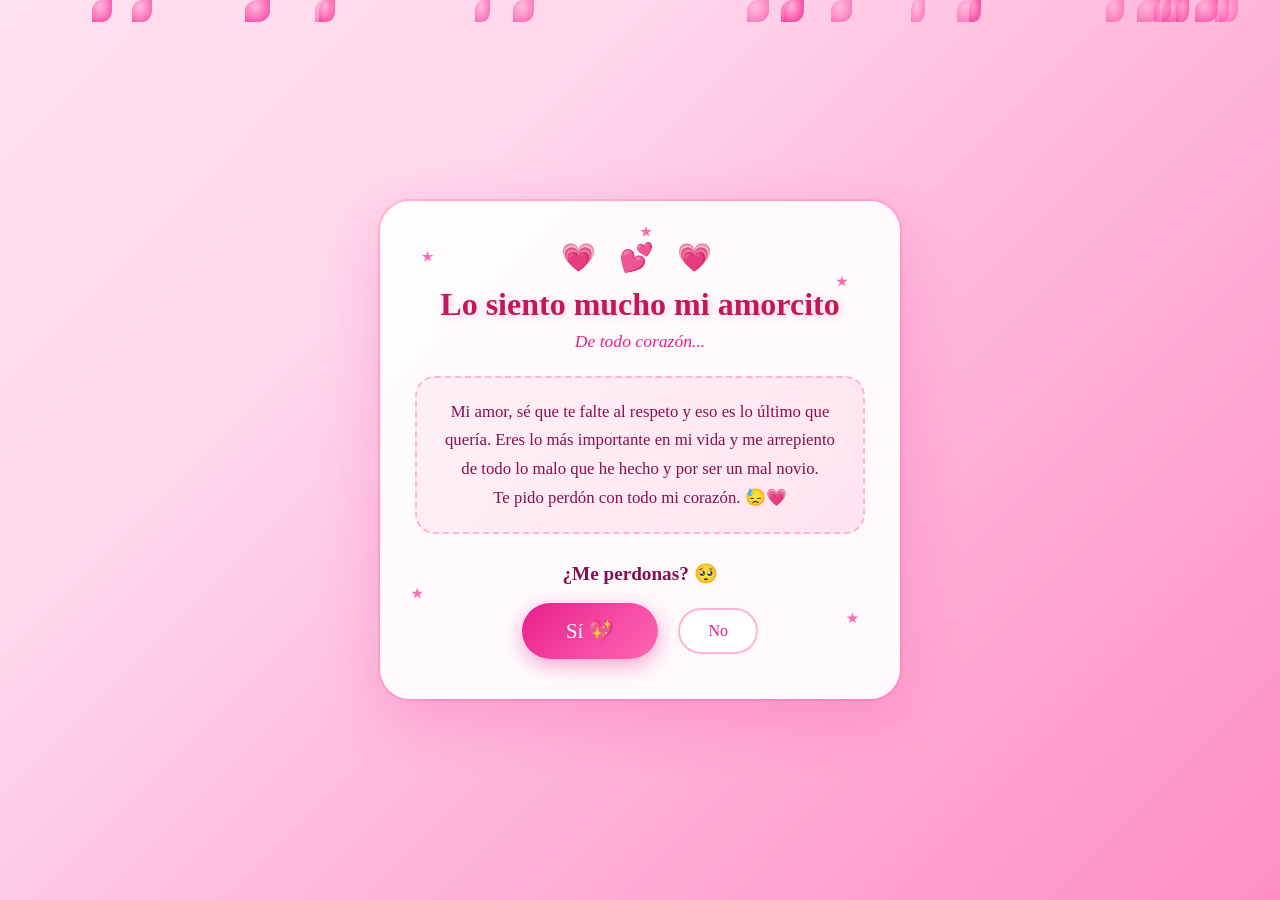
==== index.html @ a2af0051 "Add files via upload" ====
<!DOCTYPE html>
<html>
<head>
<meta charset="UTF-8">
<meta name="viewport" content="width=device-width, initial-scale=1.0">
<style>
  * { margin: 0; padding: 0; box-sizing: border-box; }

  body {
    font-family: 'Georgia', serif;
    background: linear-gradient(135deg, #ffe0f0 0%, #ffd6eb 30%, #ffb3d9 60%, #ff8fc4 100%);
    min-height: 100vh;
    overflow-x: hidden;
    position: relative;
  }

  .petals-container {
    position: fixed; top: 0; left: 0; width: 100%; height: 100%;
    pointer-events: none; z-index: 0; overflow: hidden;
  }

  .petal {
    position: absolute;
    width: 18px; height: 22px;
    background: radial-gradient(ellipse at 40% 30%, #ffb3d9, #ff69b4, #e91e8c);
    border-radius: 50% 0 50% 0;
    animation: fall linear infinite;
    opacity: 0.7;
  }

  @keyframes fall {
    0% { transform: translateY(-60px) rotate(0deg); opacity: 0.8; }
    100% { transform: translateY(110vh) rotate(720deg); opacity: 0; }
  }

  @keyframes float {
    0%, 100% { transform: translateY(0px) rotate(-2deg); }
    50% { transform: translateY(-12px) rotate(2deg); }
  }

  @keyframes pulse-heart {
    0%, 100% { transform: scale(1); }
    50% { transform: scale(1.15); }
  }

  @keyframes sparkle {
    0%, 100% { opacity: 0; transform: scale(0) rotate(0deg); }
    50% { opacity: 1; transform: scale(1) rotate(180deg); }
  }

  @keyframes shake {
    0%, 100% { transform: translateX(0); }
    20% { transform: translateX(-8px) rotate(-3deg); }
    40% { transform: translateX(8px) rotate(3deg); }
    60% { transform: translateX(-5px) rotate(-2deg); }
    80% { transform: translateX(5px) rotate(2deg); }
  }

  @keyframes confetti-fall {
    0% { transform: translateY(-20px) rotate(0deg); opacity: 1; }
    100% { transform: translateY(200px) rotate(720deg); opacity: 0; }
  }

  .page {
    position: relative; z-index: 1;
    min-height: 100vh;
    display: flex; flex-direction: column; align-items: center;
    justify-content: center;
    padding: 30px 20px;
  }

  .card {
    background: rgba(255,255,255,0.92);
    border-radius: 30px;
    padding: 40px 35px;
    max-width: 520px; width: 100%;
    box-shadow: 0 20px 60px rgba(233,30,140,0.2), 0 0 0 2px rgba(255,105,180,0.3);
    text-align: center;
    position: relative;
  }

  .hearts-deco {
    font-size: 28px;
    letter-spacing: 8px;
    animation: pulse-heart 1.5s ease-in-out infinite;
    margin-bottom: 12px;
    display: block;
  }

  h1 {
    font-size: 2rem;
    color: #c2185b;
    margin-bottom: 8px;
    text-shadow: 2px 2px 8px rgba(194,24,91,0.2);
  }

  .subtitle {
    color: #e91e8c;
    font-size: 1.1rem;
    font-style: italic;
    margin-bottom: 24px;
  }

  .message-box {
    background: linear-gradient(135deg, #fff0f7, #ffe4f0);
    border: 2px dashed #ffb3d9;
    border-radius: 20px;
    padding: 20px;
    margin-bottom: 28px;
    font-size: 1.05rem;
    color: #880e4f;
    line-height: 1.7;
  }

  .buttons-row {
    display: flex; justify-content: center; gap: 20px;
    margin-top: 10px;
    align-items: center;
    flex-wrap: wrap;
  }

  .btn-yes {
    background: linear-gradient(135deg, #e91e8c, #ff69b4);
    color: white;
    border: none;
    border-radius: 50px;
    padding: 16px 44px;
    font-size: 1.3rem;
    font-family: 'Georgia', serif;
    cursor: pointer;
    box-shadow: 0 6px 20px rgba(233,30,140,0.4);
    transition: transform 0.15s, box-shadow 0.15s;
    animation: pulse-heart 2s ease-in-out infinite;
    position: relative; z-index: 2;
  }

  .btn-yes:hover {
    transform: scale(1.08);
    box-shadow: 0 10px 30px rgba(233,30,140,0.5);
  }

  .btn-no {
    background: white;
    color: #e91e8c;
    border: 2px solid #ffb3d9;
    border-radius: 50px;
    padding: 12px 28px;
    font-size: 1rem;
    font-family: 'Georgia', serif;
    cursor: pointer;
    transition: all 0.3s ease;
    position: relative; z-index: 1;
  }

  .btn-no:hover { border-color: #e91e8c; }

  .question {
    font-size: 1.2rem;
    color: #880e4f;
    margin-bottom: 18px;
    font-weight: bold;
  }

  .sparkles {
    position: absolute; top: 0; left: 0; width: 100%; height: 100%;
    pointer-events: none; overflow: hidden; border-radius: 30px;
  }

  .sp {
    position: absolute;
    width: 12px; height: 12px;
    background: #ff69b4;
    clip-path: polygon(50% 0%, 61% 35%, 98% 35%, 68% 57%, 79% 91%, 50% 70%, 21% 91%, 32% 57%, 2% 35%, 39% 35%);
    animation: sparkle 2.5s ease-in-out infinite;
  }

  .yes-screen {
    display: none;
    flex-direction: column; align-items: center;
    justify-content: center;
    padding: 30px 20px;
  }

  .yes-heart {
    font-size: 5rem;
    animation: pulse-heart 0.7s ease-in-out infinite;
    margin-bottom: 16px;
  }

  .yes-title {
    font-size: 1.8rem; color: #c2185b;
    margin-bottom: 12px;
  }

  .yes-msg {
    font-size: 1.1rem; color: #880e4f;
    line-height: 1.7; max-width: 380px;
  }

  .confetti-piece {
    position: fixed;
    width: 10px; height: 10px;
    border-radius: 2px;
    pointer-events: none;
    animation: confetti-fall 2s ease-in forwards;
    z-index: 999;
  }

  @media (max-width: 400px) {
    h1 { font-size: 1.5rem; }
    .btn-yes { padding: 14px 32px; font-size: 1.1rem; }
  }
</style>
</head>
<body>

<audio id="musica" autoplay loop muted>
  <source src="diquesi.mp3" type="audio/mpeg">
</audio>

<div class="petals-container" id="petalsContainer"></div>

<div class="page" id="mainPage">
  <div class="card">
    <div class="sparkles">
      <div class="sp" style="top:10%;left:8%;animation-delay:0s;"></div>
      <div class="sp" style="top:15%;right:10%;animation-delay:0.6s;"></div>
      <div class="sp" style="top:5%;left:50%;animation-delay:1.2s;"></div>
      <div class="sp" style="bottom:20%;left:6%;animation-delay:1.8s;"></div>
      <div class="sp" style="bottom:15%;right:8%;animation-delay:0.9s;"></div>
    </div>

    <span class="hearts-deco">💗 💕 💗</span>
    <h1>Lo siento mucho mi amorcito</h1>
    <p class="subtitle">De todo corazón...</p>

    <div class="message-box" id="messageBox">
      Mi amor, sé que te falte al respeto y eso es lo último que quería.
      Eres lo más importante en mi vida y me arrepiento de todo lo malo que he hecho y por ser un mal novio.
      <br>Te pido perdón con todo mi corazón. 😓💗
    </div>

    <p class="question">¿Me perdonas? 🥺</p>

    <div class="buttons-row">
      <button class="btn-yes" id="btnYes" onclick="yesClicked()">Sí 💖</button>
      <button class="btn-no" id="btnNo" onclick="noClicked()">No</button>
    </div>
  </div>
</div>

<div class="page yes-screen" id="yesPage">
  <div class="card">
    <div class="yes-heart">💖</div>
    <h2 class="yes-title">Ya sabia que si mi amor, te mueres por este bombon 🤭💗</h2>
    <p class="yes-msg">
      Ño cieto amor, gracias mi amor. Prometo ser mejor cada día para ti.
      Te amo como eres y seras y como seas mi vida. Eres mi todo 💕🌸💕
    </p>
    <br>
    <span class="hearts-deco" style="font-size:2rem;">💗💖💗💖💗</span>
  </div>
</div>

<script>
  let noSize = 1;
  let yesSizeMultiplier = 1;

  function noClicked() {
    const btnNo = document.getElementById('btnNo');
    const btnYes = document.getElementById('btnYes');
    noSize = Math.max(0.4, noSize - 0.15);
    yesSizeMultiplier = Math.min(2.2, yesSizeMultiplier + 0.2);
    btnNo.style.transform = `scale(${noSize})`;
    btnNo.style.opacity = Math.max(0.3, noSize);
    btnYes.style.transform = `scale(${yesSizeMultiplier})`;
    btnYes.style.animation = 'shake 0.4s ease';
    setTimeout(() => btnYes.style.animation = 'pulse-heart 2s ease-in-out infinite', 420);
    if (noSize <= 0.4) { btnNo.style.display = 'none'; }
  }

  function yesClicked() {
    launchConfetti();
    setTimeout(() => {
      document.getElementById('mainPage').style.display = 'none';
      const yp = document.getElementById('yesPage');
      yp.style.display = 'flex';
      yp.style.animation = 'float 3s ease-in-out infinite';
    }, 600);
  }

  function launchConfetti() {
    const colors = ['#ff69b4','#ffb3d9','#c2185b','#e91e8c','#ff4081','#ff80ab'];
    for (let i = 0; i < 60; i++) {
      setTimeout(() => {
        const c = document.createElement('div');
        c.className = 'confetti-piece';
        c.style.background = colors[Math.floor(Math.random()*colors.length)];
        c.style.left = Math.random()*100 + 'vw';
        c.style.top = (Math.random()*30) + 'vh';
        c.style.transform = `rotate(${Math.random()*360}deg)`;
        c.style.animationDuration = (1.5+Math.random()) + 's';
        document.body.appendChild(c);
        setTimeout(() => c.remove(), 2500);
      }, i*30);
    }
  }

  function makePetals() {
    const container = document.getElementById('petalsContainer');
    for (let i = 0; i < 22; i++) {
      const p = document.createElement('div');
      p.className = 'petal';
      p.style.left = Math.random()*100 + '%';
      p.style.animationDuration = (4+Math.random()*6) + 's';
      p.style.animationDelay = (Math.random()*8) + 's';
      p.style.width = (12+Math.random()*14) + 'px';
      p.style.opacity = 0.5+Math.random()*0.4;
      container.appendChild(p);
    }
  }
  makePetals();

  document.addEventListener('click', function() {
    const audio = document.getElementById('musica');
    audio.muted = false;
    audio.volume = 0.5;
  }, { once: true });
</script>
</body>
</html>
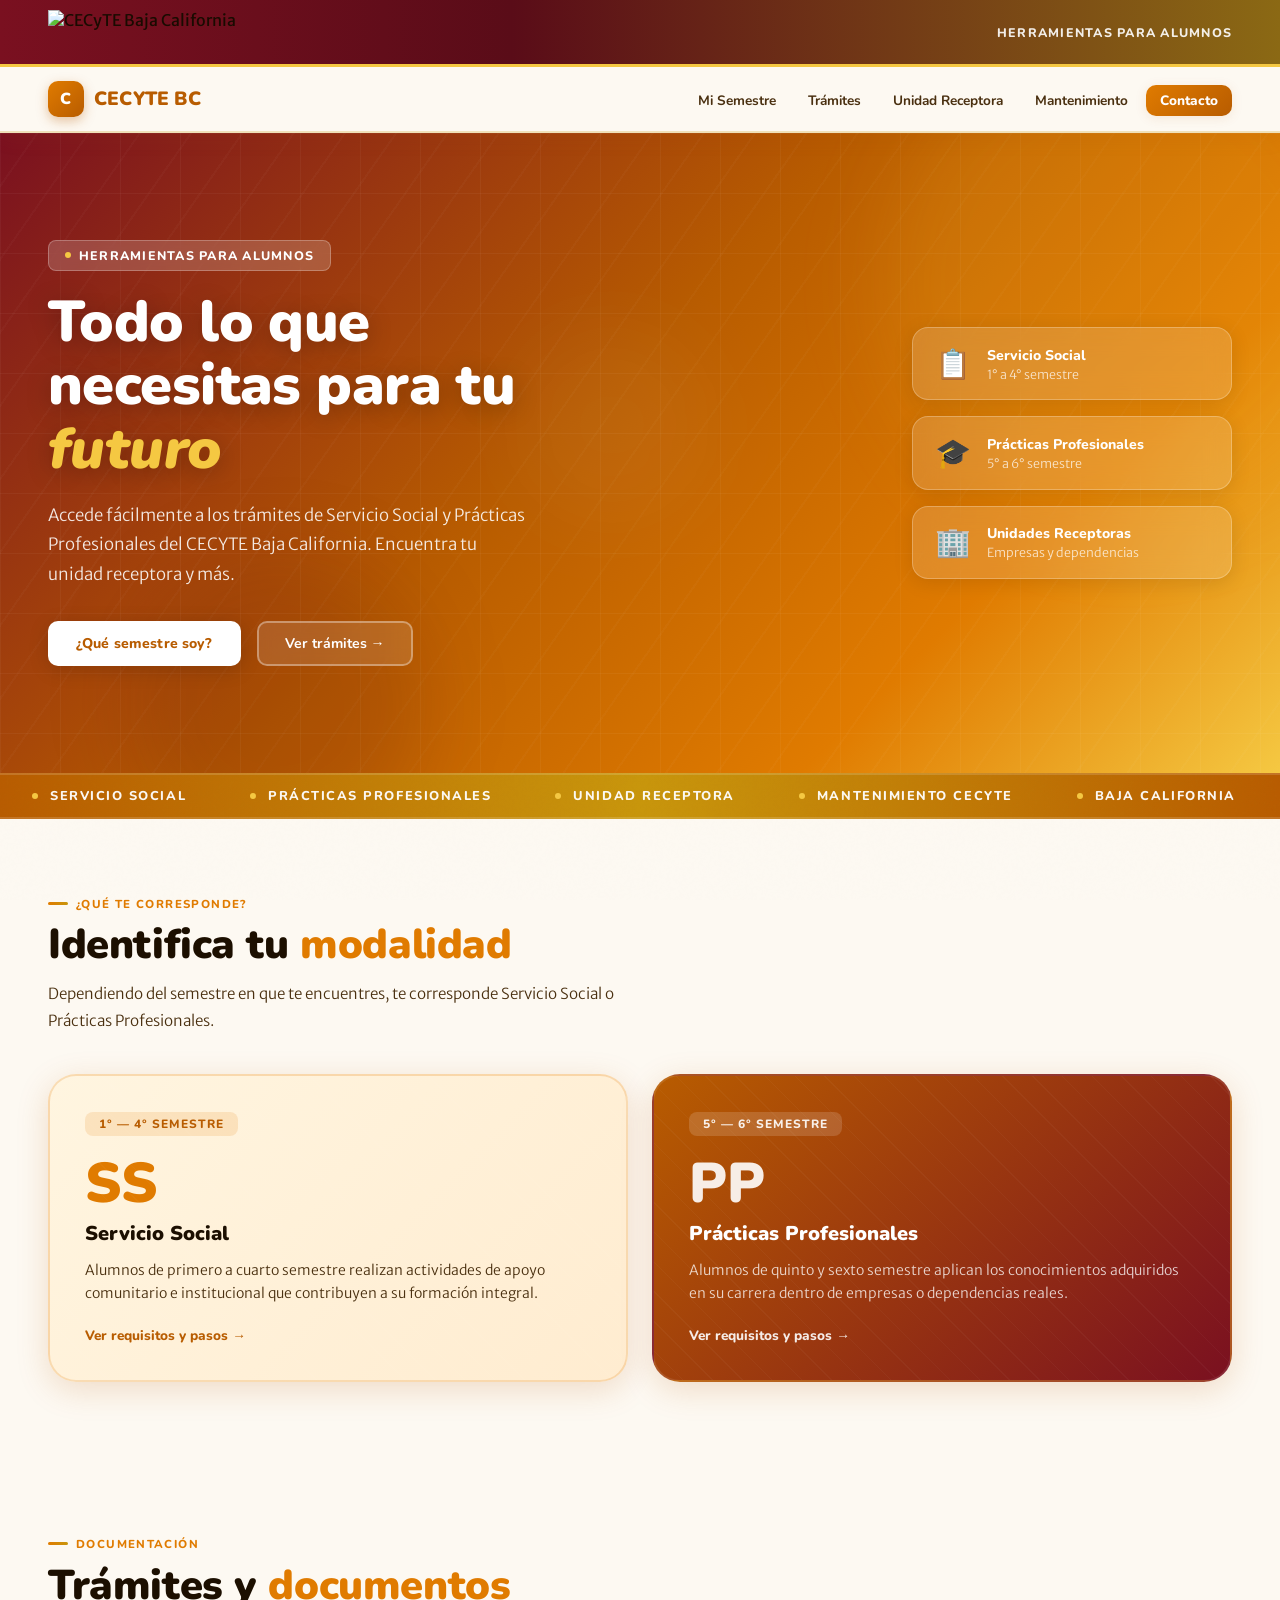
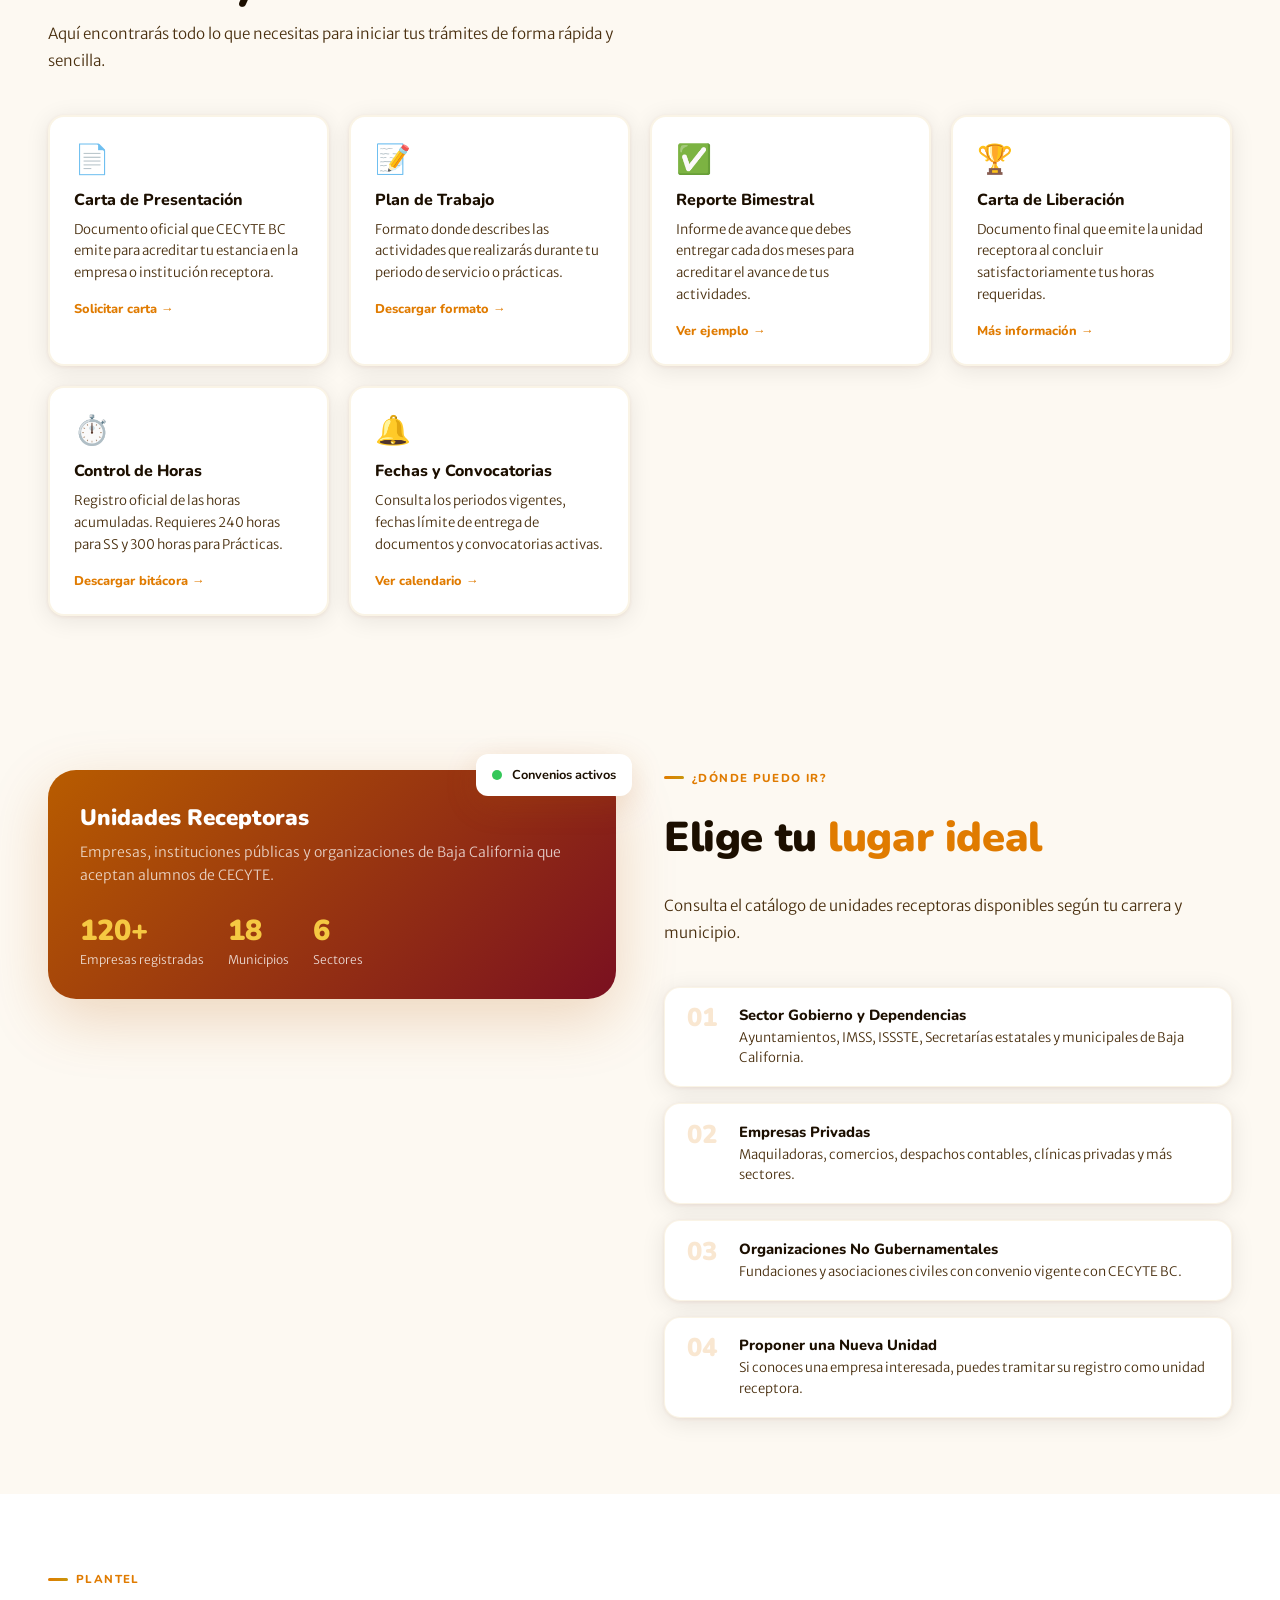
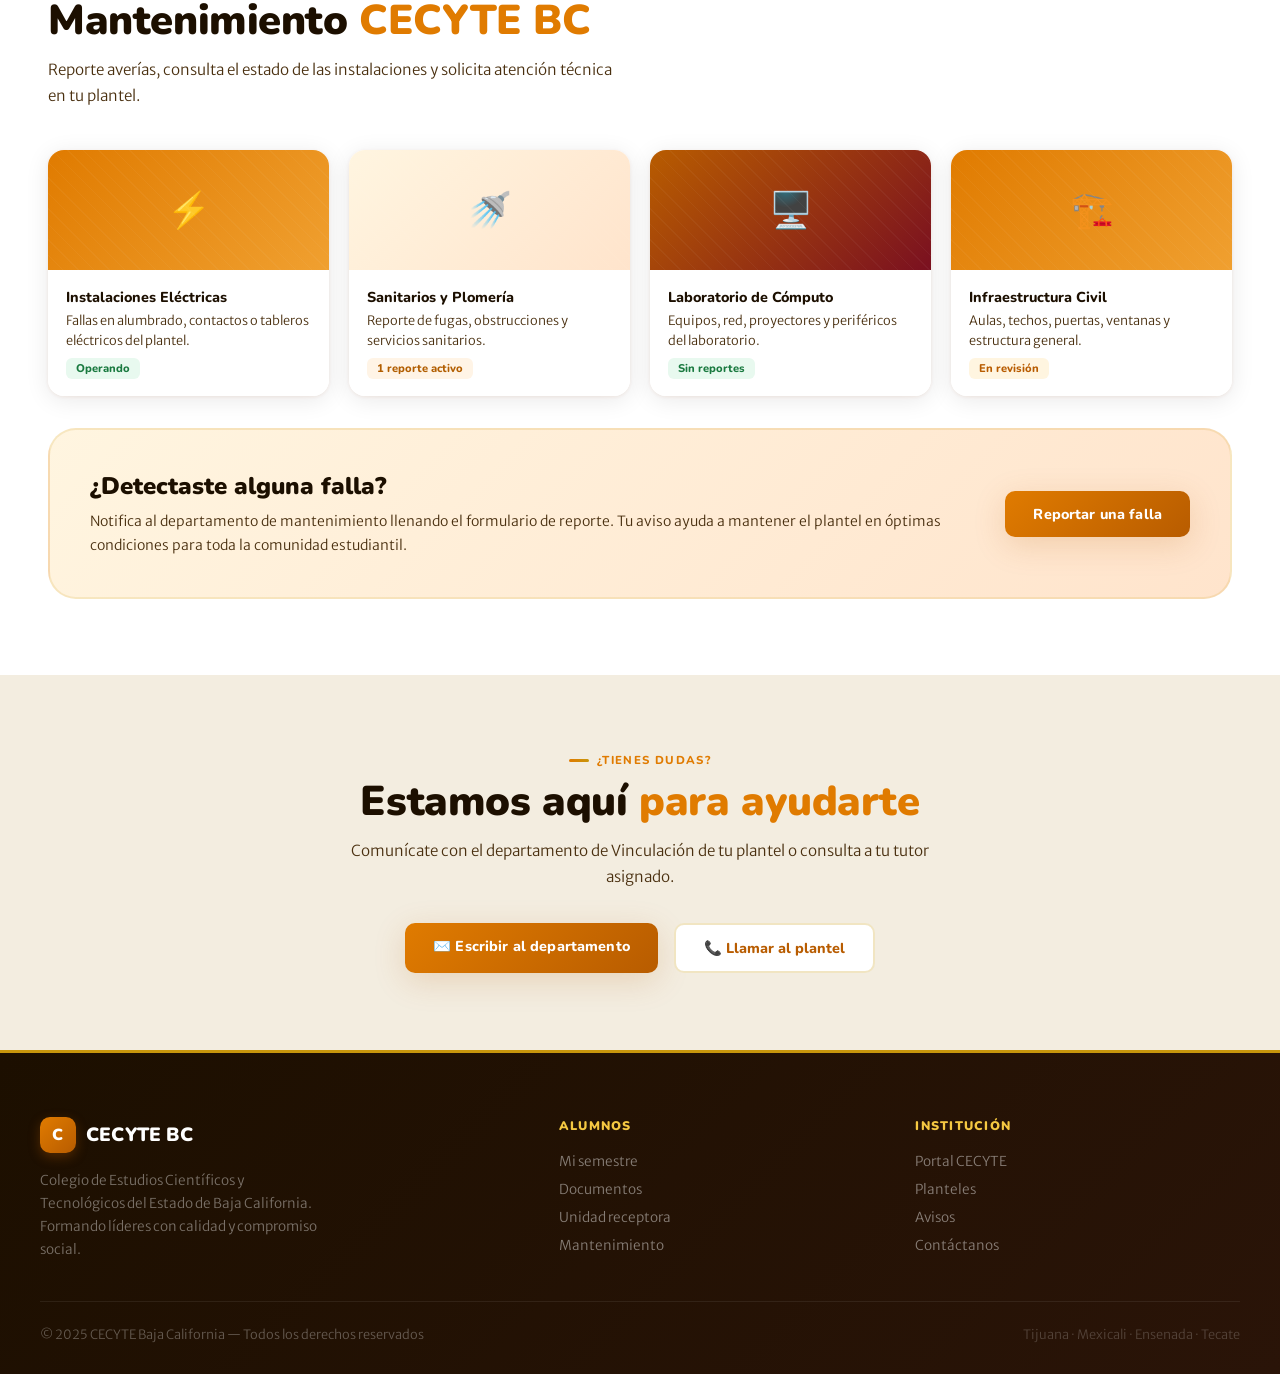
==== commit 6cd9aaaf: "Add files via upload" ====
--- a/index.html
+++ b/index.html
@@ -1,331 +1,418 @@
 <!DOCTYPE html>
-<html>
+<html lang="es">
 <head>
 <meta charset="UTF-8">
 <meta name="viewport" content="width=device-width, initial-scale=1.0">
-<style>
-  * { margin: 0; padding: 0; box-sizing: border-box; }
-
-  body {
-    font-family: 'Georgia', serif;
-    background: linear-gradient(135deg, #ffe0f0 0%, #ffd6eb 30%, #ffb3d9 60%, #ff8fc4 100%);
-    min-height: 100vh;
-    overflow-x: hidden;
-    position: relative;
-  }
-
-  .petals-container {
-    position: fixed; top: 0; left: 0; width: 100%; height: 100%;
-    pointer-events: none; z-index: 0; overflow: hidden;
-  }
-
-  .petal {
-    position: absolute;
-    width: 18px; height: 22px;
-    background: radial-gradient(ellipse at 40% 30%, #ffb3d9, #ff69b4, #e91e8c);
-    border-radius: 50% 0 50% 0;
-    animation: fall linear infinite;
-    opacity: 0.7;
-  }
-
-  @keyframes fall {
-    0% { transform: translateY(-60px) rotate(0deg); opacity: 0.8; }
-    100% { transform: translateY(110vh) rotate(720deg); opacity: 0; }
-  }
-
-  @keyframes float {
-    0%, 100% { transform: translateY(0px) rotate(-2deg); }
-    50% { transform: translateY(-12px) rotate(2deg); }
-  }
-
-  @keyframes pulse-heart {
-    0%, 100% { transform: scale(1); }
-    50% { transform: scale(1.15); }
-  }
-
-  @keyframes sparkle {
-    0%, 100% { opacity: 0; transform: scale(0) rotate(0deg); }
-    50% { opacity: 1; transform: scale(1) rotate(180deg); }
-  }
-
-  @keyframes shake {
-    0%, 100% { transform: translateX(0); }
-    20% { transform: translateX(-8px) rotate(-3deg); }
-    40% { transform: translateX(8px) rotate(3deg); }
-    60% { transform: translateX(-5px) rotate(-2deg); }
-    80% { transform: translateX(5px) rotate(2deg); }
-  }
-
-  @keyframes confetti-fall {
-    0% { transform: translateY(-20px) rotate(0deg); opacity: 1; }
-    100% { transform: translateY(200px) rotate(720deg); opacity: 0; }
-  }
-
-  .page {
-    position: relative; z-index: 1;
-    min-height: 100vh;
-    display: flex; flex-direction: column; align-items: center;
-    justify-content: center;
-    padding: 30px 20px;
-  }
-
-  .card {
-    background: rgba(255,255,255,0.92);
-    border-radius: 30px;
-    padding: 40px 35px;
-    max-width: 520px; width: 100%;
-    box-shadow: 0 20px 60px rgba(233,30,140,0.2), 0 0 0 2px rgba(255,105,180,0.3);
-    text-align: center;
-    position: relative;
-  }
-
-  .hearts-deco {
-    font-size: 28px;
-    letter-spacing: 8px;
-    animation: pulse-heart 1.5s ease-in-out infinite;
-    margin-bottom: 12px;
-    display: block;
-  }
-
-  h1 {
-    font-size: 2rem;
-    color: #c2185b;
-    margin-bottom: 8px;
-    text-shadow: 2px 2px 8px rgba(194,24,91,0.2);
-  }
-
-  .subtitle {
-    color: #e91e8c;
-    font-size: 1.1rem;
-    font-style: italic;
-    margin-bottom: 24px;
-  }
-
-  .message-box {
-    background: linear-gradient(135deg, #fff0f7, #ffe4f0);
-    border: 2px dashed #ffb3d9;
-    border-radius: 20px;
-    padding: 20px;
-    margin-bottom: 28px;
-    font-size: 1.05rem;
-    color: #880e4f;
-    line-height: 1.7;
-  }
-
-  .buttons-row {
-    display: flex; justify-content: center; gap: 20px;
-    margin-top: 10px;
-    align-items: center;
-    flex-wrap: wrap;
-  }
-
-  .btn-yes {
-    background: linear-gradient(135deg, #e91e8c, #ff69b4);
-    color: white;
-    border: none;
-    border-radius: 50px;
-    padding: 16px 44px;
-    font-size: 1.3rem;
-    font-family: 'Georgia', serif;
-    cursor: pointer;
-    box-shadow: 0 6px 20px rgba(233,30,140,0.4);
-    transition: transform 0.15s, box-shadow 0.15s;
-    animation: pulse-heart 2s ease-in-out infinite;
-    position: relative; z-index: 2;
-  }
-
-  .btn-yes:hover {
-    transform: scale(1.08);
-    box-shadow: 0 10px 30px rgba(233,30,140,0.5);
-  }
-
-  .btn-no {
-    background: white;
-    color: #e91e8c;
-    border: 2px solid #ffb3d9;
-    border-radius: 50px;
-    padding: 12px 28px;
-    font-size: 1rem;
-    font-family: 'Georgia', serif;
-    cursor: pointer;
-    transition: all 0.3s ease;
-    position: relative; z-index: 1;
-  }
-
-  .btn-no:hover { border-color: #e91e8c; }
-
-  .question {
-    font-size: 1.2rem;
-    color: #880e4f;
-    margin-bottom: 18px;
-    font-weight: bold;
-  }
-
-  .sparkles {
-    position: absolute; top: 0; left: 0; width: 100%; height: 100%;
-    pointer-events: none; overflow: hidden; border-radius: 30px;
-  }
-
-  .sp {
-    position: absolute;
-    width: 12px; height: 12px;
-    background: #ff69b4;
-    clip-path: polygon(50% 0%, 61% 35%, 98% 35%, 68% 57%, 79% 91%, 50% 70%, 21% 91%, 32% 57%, 2% 35%, 39% 35%);
-    animation: sparkle 2.5s ease-in-out infinite;
-  }
-
-  .yes-screen {
-    display: none;
-    flex-direction: column; align-items: center;
-    justify-content: center;
-    padding: 30px 20px;
-  }
-
-  .yes-heart {
-    font-size: 5rem;
-    animation: pulse-heart 0.7s ease-in-out infinite;
-    margin-bottom: 16px;
-  }
-
-  .yes-title {
-    font-size: 1.8rem; color: #c2185b;
-    margin-bottom: 12px;
-  }
-
-  .yes-msg {
-    font-size: 1.1rem; color: #880e4f;
-    line-height: 1.7; max-width: 380px;
-  }
-
-  .confetti-piece {
-    position: fixed;
-    width: 10px; height: 10px;
-    border-radius: 2px;
-    pointer-events: none;
-    animation: confetti-fall 2s ease-in forwards;
-    z-index: 999;
-  }
-
-  @media (max-width: 400px) {
-    h1 { font-size: 1.5rem; }
-    .btn-yes { padding: 14px 32px; font-size: 1.1rem; }
-  }
-</style>
+<title>CECYTE BC LA PRESA — Herramientas para Alumnos</title>
+<link href="https://fonts.googleapis.com/css2?family=Nunito:ital,wght@0,400;0,600;0,700;0,800;0,900;1,700&family=Merriweather+Sans:ital,wght@0,300;0,400;0,600;0,700;1,300&display=swap" rel="stylesheet">
+<link rel="stylesheet" href="style.css">
 </head>
 <body>
 
-<audio id="musica" autoplay loop muted>
-  <source src="diquesi.mp3" type="audio/mpeg">
-</audio>
-
-<div class="petals-container" id="petalsContainer"></div>
-
-<div class="page" id="mainPage">
-  <div class="card">
-    <div class="sparkles">
-      <div class="sp" style="top:10%;left:8%;animation-delay:0s;"></div>
-      <div class="sp" style="top:15%;right:10%;animation-delay:0.6s;"></div>
-      <div class="sp" style="top:5%;left:50%;animation-delay:1.2s;"></div>
-      <div class="sp" style="bottom:20%;left:6%;animation-delay:1.8s;"></div>
-      <div class="sp" style="bottom:15%;right:8%;animation-delay:0.9s;"></div>
-    </div>
-
-    <span class="hearts-deco">💗 💕 💗</span>
-    <h1>Lo siento mucho mi amorcito</h1>
-    <p class="subtitle">De todo corazón...</p>
-
-    <div class="message-box" id="messageBox">
-      Mi amor, sé que te falte al respeto y eso es lo último que quería.
-      Eres lo más importante en mi vida y me arrepiento de todo lo malo que he hecho y por ser un mal novio.
-      <br>Te pido perdón con todo mi corazón. 😓💗
-    </div>
-
-    <p class="question">¿Me perdonas? 🥺</p>
-
-    <div class="buttons-row">
-      <button class="btn-yes" id="btnYes" onclick="yesClicked()">Sí 💖</button>
-      <button class="btn-no" id="btnNo" onclick="noClicked()">No</button>
-    </div>
-  </div>
+<!-- INSTITUTIONAL BAR -->
+<div class="inst-bar">
+  <div class="inst-bar-logos">
+    <img src="img/cecytebc_horizontal.png" alt="CECyTE Baja California">
+  </div>
+  <div class="inst-bar-title">Herramientas para Alumnos</div>
 </div>
 
-<div class="page yes-screen" id="yesPage">
-  <div class="card">
-    <div class="yes-heart">💖</div>
-    <h2 class="yes-title">Ya sabia que si mi amor, te mueres por este bombon 🤭💗</h2>
-    <p class="yes-msg">
-      Ño cieto amor, gracias mi amor. Prometo ser mejor cada día para ti.
-      Te amo como eres y seras y como seas mi vida. Eres mi todo 💕🌸💕
-    </p>
-    <br>
-    <span class="hearts-deco" style="font-size:2rem;">💗💖💗💖💗</span>
-  </div>
+<!-- NAV -->
+<nav>
+  <div class="nav-inner">
+    <a class="nav-logo" href="#">
+      <div class="logo-badge">C</div>
+      CECYTE BC
+    </a>
+    <ul class="nav-links">
+      <li><a href="#semestre">Mi Semestre</a></li>
+      <li><a href="#tramites">Trámites</a></li>
+      <li><a href="#receptora">Unidad Receptora</a></li>
+      <li><a href="#mantenimiento">Mantenimiento</a></li>
+      <li><a href="#contacto" class="nav-cta">Contacto</a></li>
+    </ul>
+    <button class="hamburger" onclick="toggleMenu()" aria-label="Menú">
+      <span></span><span></span><span></span>
+    </button>
+  </div>
+</nav>
+<div class="mobile-menu" id="mobileMenu">
+  <a href="#semestre" onclick="toggleMenu()">Mi Semestre</a>
+  <a href="#tramites" onclick="toggleMenu()">Trámites</a>
+  <a href="#receptora" onclick="toggleMenu()">Unidad Receptora</a>
+  <a href="#mantenimiento" onclick="toggleMenu()">Mantenimiento</a>
+  <a href="#contacto" onclick="toggleMenu()">Contacto</a>
 </div>
 
-<script>
-  let noSize = 1;
-  let yesSizeMultiplier = 1;
-
-  function noClicked() {
-    const btnNo = document.getElementById('btnNo');
-    const btnYes = document.getElementById('btnYes');
-    noSize = Math.max(0.4, noSize - 0.15);
-    yesSizeMultiplier = Math.min(2.2, yesSizeMultiplier + 0.2);
-    btnNo.style.transform = `scale(${noSize})`;
-    btnNo.style.opacity = Math.max(0.3, noSize);
-    btnYes.style.transform = `scale(${yesSizeMultiplier})`;
-    btnYes.style.animation = 'shake 0.4s ease';
-    setTimeout(() => btnYes.style.animation = 'pulse-heart 2s ease-in-out infinite', 420);
-    if (noSize <= 0.4) { btnNo.style.display = 'none'; }
-  }
-
-  function yesClicked() {
-    launchConfetti();
-    setTimeout(() => {
-      document.getElementById('mainPage').style.display = 'none';
-      const yp = document.getElementById('yesPage');
-      yp.style.display = 'flex';
-      yp.style.animation = 'float 3s ease-in-out infinite';
-    }, 600);
-  }
-
-  function launchConfetti() {
-    const colors = ['#ff69b4','#ffb3d9','#c2185b','#e91e8c','#ff4081','#ff80ab'];
-    for (let i = 0; i < 60; i++) {
-      setTimeout(() => {
-        const c = document.createElement('div');
-        c.className = 'confetti-piece';
-        c.style.background = colors[Math.floor(Math.random()*colors.length)];
-        c.style.left = Math.random()*100 + 'vw';
-        c.style.top = (Math.random()*30) + 'vh';
-        c.style.transform = `rotate(${Math.random()*360}deg)`;
-        c.style.animationDuration = (1.5+Math.random()) + 's';
-        document.body.appendChild(c);
-        setTimeout(() => c.remove(), 2500);
-      }, i*30);
-    }
-  }
-
-  function makePetals() {
-    const container = document.getElementById('petalsContainer');
-    for (let i = 0; i < 22; i++) {
-      const p = document.createElement('div');
-      p.className = 'petal';
-      p.style.left = Math.random()*100 + '%';
-      p.style.animationDuration = (4+Math.random()*6) + 's';
-      p.style.animationDelay = (Math.random()*8) + 's';
-      p.style.width = (12+Math.random()*14) + 'px';
-      p.style.opacity = 0.5+Math.random()*0.4;
-      container.appendChild(p);
-    }
-  }
-  makePetals();
-
-  document.addEventListener('click', function() {
-    const audio = document.getElementById('musica');
-    audio.muted = false;
-    audio.volume = 0.5;
-  }, { once: true });
-</script>
+<!-- HERO -->
+<section class="hero">
+  <div class="hero-bg"></div>
+  <div class="hero-blob1"></div>
+  <div class="hero-blob2"></div>
+  <div class="hero-blob3"></div>
+  <div class="hero-grid"></div>
+  <div class="hero-inner container">
+    <div class="hero-text">
+      <div class="hero-tag">
+        <span></span>
+        Herramientas para Alumnos
+      </div>
+      <h1 class="hero-title">
+        Todo lo que<br>necesitas para tu <em>futuro</em>
+      </h1>
+      <p class="hero-desc">
+        Accede fácilmente a los trámites de Servicio Social y Prácticas Profesionales del CECYTE Baja California. Encuentra tu unidad receptora y más.
+      </p>
+      <div class="hero-btns">
+        <a href="#semestre" class="btn-white">¿Qué semestre soy?</a>
+        <a href="#tramites" class="btn-ghost">Ver trámites →</a>
+      </div>
+    </div>
+    <div class="hero-visual">
+      <div class="hero-card">
+        <div class="hero-card-icon">📋</div>
+        <div class="hero-card-text">
+          <strong>Servicio Social</strong>
+          <span>1° a 4° semestre</span>
+        </div>
+      </div>
+      <div class="hero-card">
+        <div class="hero-card-icon">🎓</div>
+        <div class="hero-card-text">
+          <strong>Prácticas Profesionales</strong>
+          <span>5° a 6° semestre</span>
+        </div>
+      </div>
+      <div class="hero-card">
+        <div class="hero-card-icon">🏢</div>
+        <div class="hero-card-text">
+          <strong>Unidades Receptoras</strong>
+          <span>Empresas y dependencias</span>
+        </div>
+      </div>
+    </div>
+  </div>
+</section>
+
+<!-- MARQUEE -->
+<div class="checker-strip">
+  <div class="checker-inner">
+    <div class="checker-item"><span class="checker-dot"></span>Servicio Social</div>
+    <div class="checker-item"><span class="checker-dot"></span>Prácticas Profesionales</div>
+    <div class="checker-item"><span class="checker-dot"></span>Unidad Receptora</div>
+    <div class="checker-item"><span class="checker-dot"></span>Mantenimiento CECYTE</div>
+    <div class="checker-item"><span class="checker-dot"></span>Baja California</div>
+    <div class="checker-item"><span class="checker-dot"></span>Servicio Social</div>
+    <div class="checker-item"><span class="checker-dot"></span>Prácticas Profesionales</div>
+    <div class="checker-item"><span class="checker-dot"></span>Unidad Receptora</div>
+    <div class="checker-item"><span class="checker-dot"></span>Mantenimiento CECYTE</div>
+    <div class="checker-item"><span class="checker-dot"></span>Baja California</div>
+  </div>
+</div>
+
+<!-- SEMESTRE SELECTOR -->
+<section class="semestre-section section-pad" id="semestre">
+  <div class="container">
+    <div class="section-label">¿Qué te corresponde?</div>
+    <h2 class="section-title">Identifica tu <span>modalidad</span></h2>
+    <p class="section-desc">Dependiendo del semestre en que te encuentres, te corresponde Servicio Social o Prácticas Profesionales.</p>
+
+    <div class="semestre-wrap">
+      <div class="semestre-card ss fade-up" onclick="openModal('ss')">
+        <div class="semestre-badge">1° — 4° semestre</div>
+        <div class="semestre-number">SS</div>
+        <div class="card-title">Servicio Social</div>
+        <p class="card-desc">Alumnos de primero a cuarto semestre realizan actividades de apoyo comunitario e institucional que contribuyen a su formación integral.</p>
+        <div class="semestre-arrow">Ver requisitos y pasos →</div>
+      </div>
+
+      <div class="semestre-card pp fade-up" onclick="openModal('pp')">
+        <div class="semestre-badge">5° — 6° semestre</div>
+        <div class="semestre-number">PP</div>
+        <div class="card-title">Prácticas Profesionales</div>
+        <p class="card-desc">Alumnos de quinto y sexto semestre aplican los conocimientos adquiridos en su carrera dentro de empresas o dependencias reales.</p>
+        <div class="semestre-arrow">Ver requisitos y pasos →</div>
+      </div>
+    </div>
+  </div>
+</section>
+
+<!-- TRÁMITES -->
+<section class="section-pad" id="tramites" style="background: var(--offwhite);">
+  <div class="container">
+    <div class="section-label">Documentación</div>
+    <h2 class="section-title">Trámites y <span>documentos</span></h2>
+    <p class="section-desc">Aquí encontrarás todo lo que necesitas para iniciar tus trámites de forma rápida y sencilla.</p>
+
+    <div class="info-grid">
+      <div class="info-card fade-up">
+        <div class="info-card-icon">📄</div>
+        <h3>Carta de Presentación</h3>
+        <p>Documento oficial que CECYTE BC emite para acreditar tu estancia en la empresa o institución receptora.</p>
+        <a href="#" class="info-card-link">Solicitar carta →</a>
+      </div>
+      <div class="info-card fade-up">
+        <div class="info-card-icon">📝</div>
+        <h3>Plan de Trabajo</h3>
+        <p>Formato donde describes las actividades que realizarás durante tu periodo de servicio o prácticas.</p>
+        <a href="#" class="info-card-link">Descargar formato →</a>
+      </div>
+      <div class="info-card fade-up">
+        <div class="info-card-icon">✅</div>
+        <h3>Reporte Bimestral</h3>
+        <p>Informe de avance que debes entregar cada dos meses para acreditar el avance de tus actividades.</p>
+        <a href="#" class="info-card-link">Ver ejemplo →</a>
+      </div>
+      <div class="info-card fade-up">
+        <div class="info-card-icon">🏆</div>
+        <h3>Carta de Liberación</h3>
+        <p>Documento final que emite la unidad receptora al concluir satisfactoriamente tus horas requeridas.</p>
+        <a href="#" class="info-card-link">Más información →</a>
+      </div>
+      <div class="info-card fade-up">
+        <div class="info-card-icon">⏱️</div>
+        <h3>Control de Horas</h3>
+        <p>Registro oficial de las horas acumuladas. Requieres 240 horas para SS y 300 horas para Prácticas.</p>
+        <a href="#" class="info-card-link">Descargar bitácora →</a>
+      </div>
+      <div class="info-card fade-up">
+        <div class="info-card-icon">🔔</div>
+        <h3>Fechas y Convocatorias</h3>
+        <p>Consulta los periodos vigentes, fechas límite de entrega de documentos y convocatorias activas.</p>
+        <a href="#" class="info-card-link">Ver calendario →</a>
+      </div>
+    </div>
+  </div>
+</section>
+
+<!-- UNIDAD RECEPTORA -->
+<section class="receptora-section section-pad" id="receptora">
+  <div class="container">
+    <div class="receptora-grid">
+      <div class="receptora-visual">
+        <div class="receptora-main-card">
+          <h3>Unidades Receptoras</h3>
+          <p>Empresas, instituciones públicas y organizaciones de Baja California que aceptan alumnos de CECYTE.</p>
+          <div class="counter-row">
+            <div class="counter-item"><span class="num">120+</span><span class="lbl">Empresas registradas</span></div>
+            <div class="counter-item"><span class="num">18</span><span class="lbl">Municipios</span></div>
+            <div class="counter-item"><span class="num">6</span><span class="lbl">Sectores</span></div>
+          </div>
+        </div>
+        <div class="receptora-float">
+          <span class="dot"></span>
+          <span>Convenios activos</span>
+        </div>
+      </div>
+
+      <div class="receptora-list">
+        <div class="section-label" style="margin-bottom:0.75rem;">¿Dónde puedo ir?</div>
+        <h2 class="section-title" style="margin-bottom:1rem;">Elige tu <span>lugar ideal</span></h2>
+        <p class="section-desc" style="margin-bottom:1.5rem;">Consulta el catálogo de unidades receptoras disponibles según tu carrera y municipio.</p>
+
+        <div class="receptora-item fade-up">
+          <div class="receptora-num">01</div>
+          <div>
+            <h4>Sector Gobierno y Dependencias</h4>
+            <p>Ayuntamientos, IMSS, ISSSTE, Secretarías estatales y municipales de Baja California.</p>
+          </div>
+        </div>
+        <div class="receptora-item fade-up">
+          <div class="receptora-num">02</div>
+          <div>
+            <h4>Empresas Privadas</h4>
+            <p>Maquiladoras, comercios, despachos contables, clínicas privadas y más sectores.</p>
+          </div>
+        </div>
+        <div class="receptora-item fade-up">
+          <div class="receptora-num">03</div>
+          <div>
+            <h4>Organizaciones No Gubernamentales</h4>
+            <p>Fundaciones y asociaciones civiles con convenio vigente con CECYTE BC.</p>
+          </div>
+        </div>
+        <div class="receptora-item fade-up">
+          <div class="receptora-num">04</div>
+          <div>
+            <h4>Proponer una Nueva Unidad</h4>
+            <p>Si conoces una empresa interesada, puedes tramitar su registro como unidad receptora.</p>
+          </div>
+        </div>
+      </div>
+    </div>
+  </div>
+</section>
+
+<!-- MANTENIMIENTO -->
+<section class="mant-section section-pad" id="mantenimiento">
+  <div class="container">
+    <div class="mant-header">
+      <div>
+        <div class="section-label">Plantel</div>
+        <h2 class="section-title">Mantenimiento <span>CECYTE BC</span></h2>
+        <p class="section-desc" style="margin-bottom:0;">Reporte averías, consulta el estado de las instalaciones y solicita atención técnica en tu plantel.</p>
+      </div>
+    </div>
+
+    <div class="mant-grid">
+      <div class="mant-card fade-up">
+        <div class="mant-card-top orange">⚡</div>
+        <div class="mant-card-body">
+          <h4>Instalaciones Eléctricas</h4>
+          <p>Fallas en alumbrado, contactos o tableros eléctricos del plantel.</p>
+          <span class="mant-status ok">Operando</span>
+        </div>
+      </div>
+      <div class="mant-card fade-up">
+        <div class="mant-card-top pale">🚿</div>
+        <div class="mant-card-body">
+          <h4>Sanitarios y Plomería</h4>
+          <p>Reporte de fugas, obstrucciones y servicios sanitarios.</p>
+          <span class="mant-status warn">1 reporte activo</span>
+        </div>
+      </div>
+      <div class="mant-card fade-up">
+        <div class="mant-card-top dark">🖥️</div>
+        <div class="mant-card-body">
+          <h4>Laboratorio de Cómputo</h4>
+          <p>Equipos, red, proyectores y periféricos del laboratorio.</p>
+          <span class="mant-status ok">Sin reportes</span>
+        </div>
+      </div>
+      <div class="mant-card fade-up">
+        <div class="mant-card-top orange">🏗️</div>
+        <div class="mant-card-body">
+          <h4>Infraestructura Civil</h4>
+          <p>Aulas, techos, puertas, ventanas y estructura general.</p>
+          <span class="mant-status info">En revisión</span>
+        </div>
+      </div>
+    </div>
+
+    <div class="mant-report">
+      <div class="mant-report-text">
+        <h3>¿Detectaste alguna falla?</h3>
+        <p>Notifica al departamento de mantenimiento llenando el formulario de reporte. Tu aviso ayuda a mantener el plantel en óptimas condiciones para toda la comunidad estudiantil.</p>
+      </div>
+      <a href="#" class="btn-orange">Reportar una falla</a>
+    </div>
+  </div>
+</section>
+
+<!-- CONTACT -->
+<section class="section-pad" id="contacto" style="background:var(--gray-light);">
+  <div class="container" style="text-align:center; max-width:640px;">
+    <div class="section-label" style="justify-content:center;">¿Tienes dudas?</div>
+    <h2 class="section-title">Estamos aquí <span>para ayudarte</span></h2>
+    <p class="section-desc" style="margin:0 auto 2rem; text-align:center;">Comunícate con el departamento de Vinculación de tu plantel o consulta a tu tutor asignado.</p>
+    <div style="display:flex; gap:1rem; justify-content:center; flex-wrap:wrap;">
+      <a href="mailto:vinculacion@cecytebc.edu.mx" class="btn-orange">✉️ Escribir al departamento</a>
+      <a href="tel:6641234567" class="btn-ghost" style="background:white;color:var(--orange-deep);border:2px solid rgba(200,150,12,0.25);font-family:'Nunito',sans-serif;font-weight:800;font-size:0.9rem;padding:13px 28px;border-radius:10px;text-decoration:none;display:inline-block;transition:all 0.25s;">📞 Llamar al plantel</a>
+    </div>
+  </div>
+</section>
+
+<!-- FOOTER -->
+<footer id="contacto2">
+  <div class="container">
+    <div class="footer-grid">
+      <div class="footer-brand">
+        <a class="nav-logo" href="#">
+          <div class="logo-badge">C</div>
+          CECYTE BC
+        </a>
+        <p>Colegio de Estudios Científicos y Tecnológicos del Estado de Baja California. Formando líderes con calidad y compromiso social.</p>
+      </div>
+      <div class="footer-col">
+        <h5>Alumnos</h5>
+        <ul>
+          <li><a href="#semestre">Mi semestre</a></li>
+          <li><a href="#tramites">Documentos</a></li>
+          <li><a href="#receptora">Unidad receptora</a></li>
+          <li><a href="#mantenimiento">Mantenimiento</a></li>
+        </ul>
+      </div>
+      <div class="footer-col">
+        <h5>Institución</h5>
+        <ul>
+          <li><a href="#">Portal CECYTE</a></li>
+          <li><a href="#">Planteles</a></li>
+          <li><a href="#">Avisos</a></li>
+          <li><a href="#">Contáctanos</a></li>
+        </ul>
+      </div>
+    </div>
+    <div class="footer-bottom">
+      <p>© 2025 CECYTE Baja California — Todos los derechos reservados</p>
+      <p style="color:rgba(255,255,255,0.2);">Tijuana · Mexicali · Ensenada · Tecate</p>
+    </div>
+  </div>
+</footer>
+
+<!-- MODAL SS -->
+<div class="modal-overlay" id="modalSS" onclick="closeModal(event,'modalSS')">
+  <div class="modal">
+    <button class="modal-close" onclick="document.getElementById('modalSS').classList.remove('open')">✕</button>
+    <div style="display:inline-block;background:var(--orange-pale);border-radius:8px;padding:6px 14px;font-size:0.75rem;font-weight:800;color:var(--orange-deep);letter-spacing:0.06em;text-transform:uppercase;margin-bottom:0.75rem;font-family:'Nunito',sans-serif;">1° – 4° Semestre</div>
+    <h2>Servicio Social</h2>
+    <p class="modal-sub">Conoce los pasos para iniciar y concluir tu Servicio Social en CECYTE BC.</p>
+    <div class="modal-steps">
+      <div class="modal-step">
+        <div class="step-num">1</div>
+        <div><h4>Solicita la carta de presentación</h4><p>Acércate al Departamento de Vinculación de tu plantel con tu número de matrícula.</p></div>
+      </div>
+      <div class="modal-step">
+        <div class="step-num">2</div>
+        <div><h4>Elige tu unidad receptora</h4><p>Consulta el catálogo de empresas e instituciones disponibles con convenio vigente.</p></div>
+      </div>
+      <div class="modal-step">
+        <div class="step-num">3</div>
+        <div><h4>Elabora tu plan de trabajo</h4><p>Con apoyo de tu tutor, define las actividades que realizarás durante las 240 horas.</p></div>
+      </div>
+      <div class="modal-step">
+        <div class="step-num">4</div>
+        <div><h4>Entrega reportes bimestrales</h4><p>Reporta tu avance cada dos meses al Departamento de Vinculación.</p></div>
+      </div>
+      <div class="modal-step">
+        <div class="step-num">5</div>
+        <div><h4>Obtén la carta de liberación</h4><p>Al completar las 240 horas, solicita la carta de liberación firmada y sellada.</p></div>
+      </div>
+    </div>
+  </div>
+</div>
+
+<!-- MODAL PP -->
+<div class="modal-overlay" id="modalPP" onclick="closeModal(event,'modalPP')">
+  <div class="modal">
+    <button class="modal-close" onclick="document.getElementById('modalPP').classList.remove('open')">✕</button>
+    <div style="display:inline-block;background:linear-gradient(135deg,var(--orange),var(--orange-deep));border-radius:8px;padding:6px 14px;font-size:0.75rem;font-weight:800;color:white;letter-spacing:0.06em;text-transform:uppercase;margin-bottom:0.75rem;font-family:'Nunito',sans-serif;">5° – 6° Semestre</div>
+    <h2>Prácticas Profesionales</h2>
+    <p class="modal-sub">Sigue estos pasos para completar tus Prácticas Profesionales en CECYTE BC.</p>
+    <div class="modal-steps">
+      <div class="modal-step">
+        <div class="step-num">1</div>
+        <div><h4>Verifica que cursas 5° o 6°</h4><p>Las Prácticas Profesionales se realizan en los dos últimos semestres de tu carrera técnica.</p></div>
+      </div>
+      <div class="modal-step">
+        <div class="step-num">2</div>
+        <div><h4>Solicita tu carta al plantel</h4><p>El Departamento de Vinculación emitirá tu carta de presentación oficial.</p></div>
+      </div>
+      <div class="modal-step">
+        <div class="step-num">3</div>
+        <div><h4>Selecciona la empresa</h4><p>Elige una empresa del catálogo relacionada con tu especialidad técnica.</p></div>
+      </div>
+      <div class="modal-step">
+        <div class="step-num">4</div>
+        <div><h4>Cumple las 300 horas</h4><p>Registra tu asistencia diariamente y mantén comunicación con tu asesor en el plantel.</p></div>
+      </div>
+      <div class="modal-step">
+        <div class="step-num">5</div>
+        <div><h4>Presenta tu informe final</h4><p>Elabora y entrega el informe técnico de las actividades realizadas para obtener la liberación.</p></div>
+      </div>
+    </div>
+  </div>
+</div>
+
+<script src="javascript.js"></script>
 </body>
-</html>+</html>
--- a/style.css
+++ b/style.css
@@ -0,0 +1,646 @@
+@import url('https://fonts.googleapis.com/css2?family=Nunito:ital,wght@0,400;0,600;0,700;0,800;0,900;1,700&family=Merriweather+Sans:ital,wght@0,300;0,400;0,600;0,700;1,300&display=swap');
+
+:root {
+  --orange:       #E07B00;
+  --orange-deep:  #B85C00;
+  --orange-soft:  #F0A030;
+  --orange-glow:  rgba(224,123,0,0.18);
+  --orange-pale:  #FFF5E0;
+  --gold:         #C8960C;
+  --gold-light:   #F5C842;
+  --white:        #FFFFFF;
+  --offwhite:     #FDF9F2;
+  --gray-light:   #F3EDE0;
+  --gray-mid:     #C4AD8A;
+  --text-dark:    #1C0F00;
+  --text-mid:     #4A3010;
+  --shadow-sm:    0 2px 12px rgba(180,90,0,0.12);
+  --shadow-md:    0 8px 32px rgba(180,90,0,0.18);
+  --shadow-lg:    0 20px 60px rgba(180,90,0,0.22);
+  --shadow-card:  0 4px 24px rgba(26,15,0,0.09), 0 1px 4px rgba(180,90,0,0.09);
+  --radius:       16px;
+  --radius-lg:    28px;
+  --font-display: 'Nunito', sans-serif;
+  --font-body:    'Merriweather Sans', sans-serif;
+}
+
+*, *::before, *::after { box-sizing: border-box; margin: 0; padding: 0; }
+html { scroll-behavior: smooth; }
+
+body {
+  font-family: var(--font-body);
+  background: var(--offwhite);
+  color: var(--text-dark);
+  overflow-x: hidden;
+  min-height: 100vh;
+}
+
+/* ─── NOISE TEXTURE OVERLAY ─── */
+body::before {
+  content: '';
+  position: fixed; inset: 0;
+  background-image: url("data:image/svg+xml,%3Csvg viewBox='0 0 256 256' xmlns='http://www.w3.org/2000/svg'%3E%3Cfilter id='n'%3E%3CfeTurbulence type='fractalNoise' baseFrequency='0.9' numOctaves='4' stitchTiles='stitch'/%3E%3C/filter%3E%3Crect width='100%25' height='100%25' filter='url(%23n)' opacity='0.025'/%3E%3C/svg%3E");
+  pointer-events: none;
+  z-index: 0;
+  opacity: 0.4;
+}
+
+/* ─── INSTITUTIONAL HEADER BAR ─── */
+.inst-bar {
+  background: linear-gradient(90deg, #7A1020 0%, #5A0C18 40%, #8B6914 100%);
+  padding: 10px clamp(1rem,5vw,3rem);
+  display: flex; align-items: center; justify-content: space-between;
+  border-bottom: 3px solid var(--gold-light);
+  position: relative; z-index: 101;
+}
+.inst-bar-logos {
+  display: flex; align-items: center; gap: 2rem;
+}
+.inst-bar-logos img {
+  height: 44px; width: auto; object-fit: contain;
+  filter: brightness(1.08) contrast(1.05);
+}
+.inst-bar-divider {
+  width: 1px; height: 40px; background: rgba(255,255,255,0.25);
+}
+.inst-bar-title {
+  font-family: var(--font-display);
+  font-weight: 800; font-size: 0.78rem; letter-spacing: 0.1em;
+  color: rgba(255,255,255,0.9); text-transform: uppercase;
+}
+
+/* ─── NAV ─── */
+nav {
+  position: sticky; top: 0; z-index: 100;
+  background: rgba(253,249,242,0.92);
+  backdrop-filter: blur(16px);
+  -webkit-backdrop-filter: blur(16px);
+  border-bottom: 2px solid rgba(200,150,12,0.25);
+  box-shadow: 0 2px 24px rgba(180,90,0,0.10);
+  padding: 0 clamp(1rem,5vw,3rem);
+}
+.nav-inner {
+  max-width: 1200px; margin: 0 auto;
+  display: flex; align-items: center; justify-content: space-between;
+  height: 64px; gap: 1rem;
+}
+.nav-logo {
+  font-family: var(--font-display);
+  font-weight: 900; font-size: 1.2rem;
+  color: var(--orange-deep);
+  letter-spacing: 0.01em;
+  text-decoration: none;
+  display: flex; align-items: center; gap: 10px;
+  flex-shrink: 0;
+}
+.logo-badge {
+  width: 36px; height: 36px; border-radius: 10px;
+  background: linear-gradient(135deg, var(--orange), var(--orange-deep));
+  display: flex; align-items: center; justify-content: center;
+  box-shadow: 0 4px 12px rgba(180,90,0,0.35);
+  font-size: 1rem; color: white; font-weight: 900;
+  font-family: var(--font-display);
+}
+.nav-links {
+  display: flex; gap: 0.25rem; align-items: center;
+  list-style: none;
+}
+.nav-links a {
+  font-family: var(--font-display);
+  font-size: 0.85rem; font-weight: 700;
+  color: var(--text-mid);
+  text-decoration: none;
+  padding: 6px 14px; border-radius: 10px;
+  transition: all 0.2s ease;
+  white-space: nowrap;
+}
+.nav-links a:hover {
+  background: var(--orange-glow);
+  color: var(--orange-deep);
+}
+.nav-cta {
+  background: linear-gradient(135deg, var(--orange), var(--orange-deep)) !important;
+  color: white !important;
+  box-shadow: var(--shadow-sm);
+  font-weight: 800 !important;
+}
+.nav-cta:hover {
+  background: var(--orange-deep) !important;
+  transform: translateY(-1px);
+  box-shadow: var(--shadow-md) !important;
+}
+
+/* hamburger */
+.hamburger {
+  display: none; flex-direction: column; gap: 5px;
+  background: none; border: none; cursor: pointer; padding: 8px;
+}
+.hamburger span {
+  display: block; width: 24px; height: 2.5px;
+  background: var(--orange-deep); border-radius: 2px;
+  transition: all 0.3s ease;
+}
+.mobile-menu {
+  display: none; flex-direction: column;
+  padding: 1rem clamp(1rem,5vw,3rem) 1.5rem;
+  background: rgba(253,249,242,0.97);
+  border-bottom: 2px solid rgba(200,150,12,0.2);
+  gap: 0.5rem;
+}
+.mobile-menu.open { display: flex; }
+.mobile-menu a {
+  font-family: var(--font-display);
+  font-size: 0.95rem; font-weight: 700;
+  color: var(--text-mid); text-decoration: none;
+  padding: 10px 16px; border-radius: 10px;
+  transition: all 0.2s;
+}
+.mobile-menu a:hover { background: var(--orange-pale); color: var(--orange-deep); }
+
+/* ─── HERO ─── */
+.hero {
+  position: relative; overflow: hidden;
+  min-height: min(640px, 90vh);
+  display: flex; align-items: center;
+  padding: clamp(3rem,8vw,6rem) clamp(1rem,5vw,3rem);
+}
+.hero-bg {
+  position: absolute; inset: 0;
+  background: linear-gradient(135deg, #7A1020 0%, var(--orange-deep) 45%, var(--orange) 75%, var(--gold-light) 100%);
+  z-index: 0;
+}
+/* Diagonal band overlay */
+.hero-bg::after {
+  content: '';
+  position: absolute; inset: 0;
+  background: repeating-linear-gradient(
+    -55deg,
+    transparent,
+    transparent 40px,
+    rgba(255,255,255,0.025) 40px,
+    rgba(255,255,255,0.025) 42px
+  );
+}
+.hero-blob1, .hero-blob2, .hero-blob3 {
+  position: absolute; border-radius: 50%;
+  background: rgba(255,255,255,0.06);
+  filter: blur(40px);
+}
+.hero-blob1 { width: 500px; height: 500px; top: -100px; right: -100px; background: rgba(255,200,50,0.12); }
+.hero-blob2 { width: 300px; height: 300px; bottom: -80px; left: 10%; background: rgba(90,12,24,0.15); }
+.hero-blob3 { width: 200px; height: 200px; top: 30%; left: 40%; background: rgba(255,255,255,0.04); }
+
+/* grid lines deco */
+.hero-grid {
+  position: absolute; inset: 0; z-index: 0;
+  background-image:
+    linear-gradient(rgba(255,255,255,0.04) 1px, transparent 1px),
+    linear-gradient(90deg, rgba(255,255,255,0.04) 1px, transparent 1px);
+  background-size: 60px 60px;
+}
+.hero-inner {
+  position: relative; z-index: 1;
+  max-width: 1200px; margin: 0 auto; width: 100%;
+  display: grid; grid-template-columns: 1fr 1fr; gap: 3rem; align-items: center;
+}
+.hero-tag {
+  display: inline-flex; align-items: center; gap: 8px;
+  background: rgba(255,255,255,0.18); color: white;
+  font-family: var(--font-display);
+  font-size: 0.78rem; font-weight: 800; letter-spacing: 0.1em; text-transform: uppercase;
+  padding: 6px 16px; border-radius: 8px;
+  border: 1px solid rgba(255,255,255,0.25);
+  margin-bottom: 1.25rem;
+  backdrop-filter: blur(8px);
+}
+.hero-tag span { width: 6px; height: 6px; background: var(--gold-light); border-radius: 50%; display: block; animation: pulse 2s infinite; }
+@keyframes pulse { 0%,100%{opacity:1;transform:scale(1)} 50%{opacity:0.5;transform:scale(1.5)} }
+
+.hero-title {
+  font-family: var(--font-display);
+  font-size: clamp(2.2rem, 5vw, 3.6rem);
+  font-weight: 900; color: white;
+  line-height: 1.1; letter-spacing: -0.01em;
+  text-shadow: 0 4px 24px rgba(0,0,0,0.25);
+  margin-bottom: 1.25rem;
+}
+.hero-title em { font-style: italic; color: var(--gold-light); }
+
+.hero-desc {
+  font-size: clamp(0.9rem, 2vw, 1.05rem);
+  color: rgba(255,255,255,0.88);
+  line-height: 1.75; font-weight: 300;
+  margin-bottom: 2rem; max-width: 480px;
+}
+.hero-btns { display: flex; gap: 1rem; flex-wrap: wrap; }
+
+.btn-white {
+  background: white; color: var(--orange-deep);
+  font-family: var(--font-display); font-weight: 800;
+  font-size: 0.88rem; padding: 13px 28px;
+  border-radius: 10px; border: none; cursor: pointer;
+  text-decoration: none; display: inline-block;
+  box-shadow: 0 4px 20px rgba(0,0,0,0.15);
+  transition: all 0.25s;
+  letter-spacing: 0.01em;
+}
+.btn-white:hover { transform: translateY(-2px); box-shadow: 0 8px 32px rgba(0,0,0,0.2); }
+
+.btn-ghost {
+  background: rgba(255,255,255,0.12);
+  color: white; border: 2px solid rgba(255,255,255,0.35);
+  font-family: var(--font-display); font-weight: 700;
+  font-size: 0.88rem; padding: 11px 26px;
+  border-radius: 10px; cursor: pointer;
+  text-decoration: none; display: inline-block;
+  backdrop-filter: blur(8px);
+  transition: all 0.25s;
+}
+.btn-ghost:hover { background: rgba(255,255,255,0.22); transform: translateY(-2px); }
+
+/* Hero cards */
+.hero-visual {
+  display: flex; flex-direction: column; gap: 1rem; align-items: flex-end;
+}
+.hero-card {
+  background: rgba(255,255,255,0.15);
+  backdrop-filter: blur(12px);
+  border: 1px solid rgba(255,255,255,0.25);
+  border-radius: var(--radius);
+  padding: 1.1rem 1.4rem;
+  display: flex; align-items: center; gap: 1rem;
+  max-width: 320px; width: 100%;
+  transition: all 0.3s;
+  box-shadow: 0 4px 20px rgba(0,0,0,0.1);
+}
+.hero-card:hover { transform: translateX(-6px); background: rgba(255,255,255,0.22); }
+.hero-card-icon { font-size: 1.8rem; flex-shrink: 0; }
+.hero-card-text { display: flex; flex-direction: column; gap: 2px; }
+.hero-card-text strong {
+  font-family: var(--font-display); font-weight: 800; font-size: 0.88rem; color: white;
+}
+.hero-card-text span { font-size: 0.78rem; color: rgba(255,255,255,0.75); font-weight: 300; }
+
+/* ─── MARQUEE STRIP ─── */
+.checker-strip {
+  background: linear-gradient(90deg, var(--orange-deep) 0%, var(--gold) 50%, var(--orange-deep) 100%);
+  padding: 12px 0; overflow: hidden;
+  border-top: 2px solid rgba(255,255,255,0.15);
+  border-bottom: 2px solid rgba(255,255,255,0.15);
+}
+.checker-inner {
+  display: flex; gap: 0; white-space: nowrap;
+  animation: scroll 30s linear infinite;
+  width: max-content;
+}
+@keyframes scroll { 0%{transform:translateX(0)} 100%{transform:translateX(-50%)} }
+.checker-item {
+  display: flex; align-items: center; gap: 12px;
+  padding: 0 2rem;
+  font-family: var(--font-display); font-weight: 800;
+  font-size: 0.8rem; letter-spacing: 0.12em; text-transform: uppercase;
+  color: rgba(255,255,255,0.95);
+}
+.checker-dot { width: 6px; height: 6px; border-radius: 50%; background: var(--gold-light); flex-shrink: 0; }
+
+/* ─── SECTIONS ─── */
+.section-pad { padding: clamp(3rem,6vw,5rem) clamp(1rem,5vw,3rem); }
+.container { max-width: 1200px; margin: 0 auto; }
+
+.section-label {
+  display: flex; align-items: center; gap: 8px;
+  font-family: var(--font-display); font-weight: 800;
+  font-size: 0.72rem; letter-spacing: 0.12em; text-transform: uppercase;
+  color: var(--orange); margin-bottom: 0.6rem;
+}
+.section-label::before {
+  content: ''; display: block;
+  width: 20px; height: 3px; border-radius: 2px;
+  background: linear-gradient(90deg, var(--orange), var(--gold));
+}
+.section-title {
+  font-family: var(--font-display);
+  font-size: clamp(1.7rem, 4vw, 2.6rem);
+  font-weight: 900; color: var(--text-dark);
+  line-height: 1.15; letter-spacing: -0.01em;
+  margin-bottom: 0.75rem;
+}
+.section-title span { color: var(--orange); }
+.section-desc {
+  font-size: 0.95rem; color: var(--text-mid);
+  line-height: 1.75; font-weight: 300; max-width: 580px;
+  margin-bottom: 2.5rem;
+}
+
+/* ─── SEMESTRE CARDS ─── */
+.semestre-section { background: var(--offwhite); }
+.semestre-wrap {
+  display: grid; grid-template-columns: 1fr 1fr; gap: 1.5rem;
+  margin-top: 0.5rem;
+}
+.semestre-card {
+  border-radius: var(--radius-lg); padding: 2.2rem;
+  cursor: pointer; position: relative; overflow: hidden;
+  transition: all 0.35s cubic-bezier(0.34,1.56,0.64,1);
+  box-shadow: var(--shadow-md);
+}
+.semestre-card::before {
+  content: ''; position: absolute; inset: 0;
+  background: repeating-linear-gradient(
+    45deg, transparent, transparent 20px,
+    rgba(255,255,255,0.03) 20px, rgba(255,255,255,0.03) 21px
+  );
+}
+.semestre-card:hover { transform: translateY(-8px) scale(1.01); box-shadow: var(--shadow-lg); }
+.semestre-card.ss {
+  background: linear-gradient(135deg, var(--orange-pale) 0%, #FFECD0 100%);
+  border: 2px solid rgba(224,123,0,0.2);
+}
+.semestre-card.pp {
+  background: linear-gradient(135deg, var(--orange-deep) 0%, #7A1020 100%);
+  border: 2px solid rgba(255,255,255,0.1);
+}
+.semestre-badge {
+  display: inline-block; border-radius: 8px; padding: 4px 14px;
+  font-family: var(--font-display); font-size: 0.75rem; font-weight: 800;
+  letter-spacing: 0.08em; text-transform: uppercase; margin-bottom: 1.25rem;
+}
+.ss .semestre-badge { background: rgba(224,123,0,0.15); color: var(--orange-deep); }
+.pp .semestre-badge { background: rgba(255,255,255,0.15); color: rgba(255,255,255,0.9); }
+.semestre-number {
+  font-family: var(--font-display); font-weight: 900; font-size: 3.5rem;
+  line-height: 1; margin-bottom: 0.5rem;
+}
+.ss .semestre-number { color: var(--orange); }
+.pp .semestre-number { color: rgba(255,255,255,0.9); }
+.card-title {
+  font-family: var(--font-display); font-weight: 900; font-size: 1.25rem;
+  margin-bottom: 0.75rem;
+}
+.ss .card-title { color: var(--text-dark); }
+.pp .card-title { color: white; }
+.card-desc { font-size: 0.875rem; line-height: 1.7; font-weight: 300; margin-bottom: 1.25rem; }
+.ss .card-desc { color: var(--text-mid); }
+.pp .card-desc { color: rgba(255,255,255,0.78); }
+.semestre-arrow {
+  font-family: var(--font-display); font-weight: 800; font-size: 0.85rem;
+  transition: gap 0.2s;
+}
+.ss .semestre-arrow { color: var(--orange-deep); }
+.pp .semestre-arrow { color: rgba(255,255,255,0.9); }
+
+/* ─── INFO CARDS GRID ─── */
+.info-grid {
+  display: grid; grid-template-columns: repeat(auto-fit, minmax(260px, 1fr));
+  gap: 1.25rem;
+}
+.info-card {
+  background: white; border-radius: var(--radius);
+  padding: 1.5rem; border: 2px solid rgba(200,150,12,0.1);
+  box-shadow: var(--shadow-card);
+  transition: all 0.3s;
+}
+.info-card:hover {
+  transform: translateY(-4px); box-shadow: var(--shadow-md);
+  border-color: rgba(224,123,0,0.25);
+}
+.info-card-icon { font-size: 1.8rem; margin-bottom: 0.75rem; }
+.info-card h3 {
+  font-family: var(--font-display); font-weight: 800; font-size: 1rem;
+  color: var(--text-dark); margin-bottom: 0.5rem;
+}
+.info-card p { font-size: 0.83rem; color: var(--text-mid); line-height: 1.65; font-weight: 300; }
+.info-card-link {
+  display: inline-block; margin-top: 1rem;
+  font-family: var(--font-display); font-weight: 800; font-size: 0.8rem;
+  color: var(--orange); text-decoration: none;
+  transition: gap 0.2s;
+}
+.info-card-link:hover { color: var(--orange-deep); }
+
+/* ─── RECEPTORA ─── */
+.receptora-section { background: var(--offwhite); }
+.receptora-grid {
+  display: grid; grid-template-columns: 1fr 1fr; gap: 3rem; align-items: start;
+}
+.receptora-visual { position: relative; }
+.receptora-main-card {
+  background: linear-gradient(135deg, var(--orange-deep) 0%, #7A1020 100%);
+  border-radius: var(--radius-lg); padding: 2rem;
+  box-shadow: var(--shadow-lg);
+}
+.receptora-main-card h3 {
+  font-family: var(--font-display); font-weight: 900; font-size: 1.4rem;
+  color: white; margin-bottom: 0.5rem;
+}
+.receptora-main-card p { font-size: 0.875rem; color: rgba(255,255,255,0.75); line-height: 1.65; font-weight: 300; margin-bottom: 1.5rem; }
+.counter-row { display: flex; gap: 1.5rem; flex-wrap: wrap; }
+.counter-item { display: flex; flex-direction: column; gap: 2px; }
+.counter-item .num {
+  font-family: var(--font-display); font-weight: 900; font-size: 1.8rem;
+  color: var(--gold-light); display: block;
+}
+.counter-item .lbl { font-size: 0.75rem; opacity: 0.8; font-weight: 300; color: white; }
+
+.receptora-float {
+  position: absolute; top: -16px; right: -16px;
+  background: white; border-radius: 12px;
+  padding: 12px 16px; box-shadow: var(--shadow-md);
+  display: flex; align-items: center; gap: 10px;
+}
+.receptora-float .dot { width: 10px; height: 10px; background: #34C759; border-radius: 50%; animation: pulse 2s infinite; }
+.receptora-float span { font-size: 0.8rem; font-weight: 700; color: var(--text-dark); font-family: var(--font-display); }
+
+.receptora-list { display: flex; flex-direction: column; gap: 1rem; }
+.receptora-item {
+  background: white; border-radius: var(--radius);
+  padding: 1.1rem 1.4rem; display: flex; align-items: flex-start; gap: 1rem;
+  box-shadow: var(--shadow-card);
+  border: 1px solid rgba(200,150,12,0.1);
+  transition: all 0.2s;
+}
+.receptora-item:hover { box-shadow: var(--shadow-md); border-color: rgba(224,123,0,0.2); transform: translateX(4px); }
+.receptora-num {
+  font-family: var(--font-display); font-weight: 900;
+  font-size: 1.6rem; color: rgba(224,123,0,0.18);
+  line-height: 1; flex-shrink: 0; min-width: 36px;
+}
+.receptora-item h4 {
+  font-family: var(--font-display); font-weight: 800;
+  font-size: 0.92rem; color: var(--text-dark); margin-bottom: 3px;
+}
+.receptora-item p { font-size: 0.82rem; color: var(--text-mid); line-height: 1.55; font-weight: 300; }
+
+/* ─── MANTENIMIENTO ─── */
+.mant-section { background: var(--white); }
+.mant-header { display: flex; justify-content: space-between; align-items: flex-end; gap: 1rem; margin-bottom: 2.5rem; flex-wrap: wrap; }
+.mant-grid {
+  display: grid; grid-template-columns: repeat(auto-fit, minmax(220px, 1fr));
+  gap: 1.25rem; margin-bottom: 2rem;
+}
+.mant-card {
+  border-radius: var(--radius); overflow: hidden;
+  box-shadow: var(--shadow-card);
+  transition: all 0.3s;
+  cursor: pointer;
+}
+.mant-card:hover { transform: translateY(-4px); box-shadow: var(--shadow-lg); }
+.mant-card-top {
+  height: 120px; display: flex; align-items: center; justify-content: center;
+  font-size: 2.2rem; position: relative; overflow: hidden;
+}
+.mant-card-top::after {
+  content: ''; position: absolute; inset: 0;
+  background: repeating-linear-gradient(
+    45deg, transparent, transparent 10px,
+    rgba(255,255,255,0.04) 10px, rgba(255,255,255,0.04) 11px
+  );
+}
+.mant-card-top.orange { background: linear-gradient(135deg, var(--orange), var(--orange-soft)); }
+.mant-card-top.pale   { background: linear-gradient(135deg, var(--orange-pale), #FFE4CC); }
+.mant-card-top.dark   { background: linear-gradient(135deg, var(--orange-deep), #7A1020); }
+.mant-card-body { background: white; padding: 1.1rem; }
+.mant-card-body h4 {
+  font-family: var(--font-display); font-weight: 800;
+  font-size: 0.9rem; color: var(--text-dark); margin-bottom: 4px;
+}
+.mant-card-body p { font-size: 0.8rem; color: var(--text-mid); line-height: 1.5; font-weight: 300; }
+.mant-status {
+  display: inline-block; font-size: 0.7rem; font-weight: 800;
+  font-family: var(--font-display);
+  padding: 3px 10px; border-radius: 6px; margin-top: 8px;
+}
+.mant-status.ok  { background: #E8F9EF; color: #1A7A40; }
+.mant-status.warn { background: #FFF4E6; color: #B25E00; }
+.mant-status.info { background: var(--orange-pale); color: var(--orange-deep); }
+
+.mant-report {
+  background: linear-gradient(135deg, var(--orange-pale), #FFE4CC);
+  border-radius: var(--radius-lg); padding: clamp(1.5rem,4vw,2.5rem);
+  border: 2px solid rgba(200,150,12,0.15);
+  display: flex; align-items: center; gap: 2rem; flex-wrap: wrap;
+}
+.mant-report-text { flex: 1; min-width: 220px; }
+.mant-report-text h3 {
+  font-family: var(--font-display); font-weight: 900;
+  font-size: clamp(1.2rem,2.5vw,1.5rem); color: var(--text-dark);
+  margin-bottom: 0.5rem;
+}
+.mant-report-text p { font-size: 0.875rem; color: var(--text-mid); line-height: 1.65; font-weight: 300; }
+.btn-orange {
+  background: linear-gradient(135deg, var(--orange), var(--orange-deep));
+  color: white; font-family: var(--font-display); font-weight: 800;
+  font-size: 0.9rem; padding: 13px 28px; border-radius: 10px;
+  border: none; cursor: pointer; text-decoration: none; display: inline-block;
+  box-shadow: var(--shadow-md); transition: all 0.25s;
+  letter-spacing: 0.01em; flex-shrink: 0;
+}
+.btn-orange:hover { transform: translateY(-2px); box-shadow: var(--shadow-lg); }
+
+/* ─── FOOTER ─── */
+footer {
+  background: linear-gradient(135deg, #1C0F00 0%, #2A1408 100%);
+  padding: clamp(2.5rem,5vw,4rem) 0 clamp(1.5rem,3vw,2rem);
+  border-top: 3px solid var(--gold);
+}
+.footer-grid {
+  display: grid; grid-template-columns: 1.5fr 1fr 1fr; gap: 2rem;
+  margin-bottom: 2.5rem;
+}
+.footer-brand .nav-logo { color: white; margin-bottom: 1rem; display: flex; }
+.footer-brand p { font-size: 0.85rem; color: rgba(255,255,255,0.4); line-height: 1.7; font-weight: 300; max-width: 280px; }
+.footer-col h5 {
+  font-family: var(--font-display); font-weight: 900;
+  font-size: 0.78rem; letter-spacing: 0.1em; text-transform: uppercase;
+  color: var(--gold-light); margin-bottom: 1rem;
+}
+.footer-col ul { list-style: none; display: flex; flex-direction: column; gap: 0.5rem; }
+.footer-col a {
+  font-size: 0.85rem; color: rgba(255,255,255,0.45);
+  text-decoration: none; transition: color 0.2s;
+  font-weight: 300;
+}
+.footer-col a:hover { color: var(--orange-soft); }
+.footer-bottom {
+  border-top: 1px solid rgba(255,255,255,0.07);
+  padding-top: 1.5rem; display: flex; justify-content: space-between; align-items: center; flex-wrap: wrap; gap: 1rem;
+}
+.footer-bottom p { font-size: 0.8rem; color: rgba(255,255,255,0.3); font-weight: 300; }
+
+/* ─── MODAL ─── */
+.modal-overlay {
+  position: fixed; inset: 0; z-index: 200;
+  background: rgba(26,15,0,0.6); backdrop-filter: blur(4px);
+  display: none; align-items: center; justify-content: center;
+  padding: 1rem;
+}
+.modal-overlay.open { display: flex; }
+.modal {
+  background: white; border-radius: var(--radius-lg);
+  padding: clamp(1.5rem,4vw,2.5rem); max-width: 560px; width: 100%;
+  box-shadow: 0 40px 80px rgba(0,0,0,0.25);
+  animation: modalIn 0.3s ease;
+  position: relative; max-height: 85vh; overflow-y: auto;
+  border-top: 4px solid var(--orange);
+}
+@keyframes modalIn { from{transform:scale(0.95) translateY(20px);opacity:0} to{transform:scale(1) translateY(0);opacity:1} }
+.modal-close {
+  position: absolute; top: 1rem; right: 1rem;
+  background: var(--gray-light); border: none; width: 32px; height: 32px;
+  border-radius: 8px; cursor: pointer; font-size: 1rem;
+  display: flex; align-items: center; justify-content: center;
+  color: var(--text-mid); transition: all 0.2s;
+}
+.modal-close:hover { background: var(--orange-pale); color: var(--orange-deep); }
+.modal h2 {
+  font-family: var(--font-display); font-weight: 900;
+  font-size: 1.4rem; color: var(--text-dark); margin-bottom: 0.5rem;
+}
+.modal .modal-sub { font-size: 0.875rem; color: var(--text-mid); margin-bottom: 1.5rem; font-weight: 300; }
+.modal-steps { display: flex; flex-direction: column; gap: 1rem; }
+.modal-step {
+  display: flex; align-items: flex-start; gap: 1rem;
+  background: var(--offwhite); border-radius: 12px; padding: 1rem;
+  border: 1px solid rgba(200,150,12,0.12);
+}
+.step-num {
+  width: 28px; height: 28px; border-radius: 8px;
+  background: linear-gradient(135deg, var(--orange), var(--orange-deep));
+  color: white; font-family: var(--font-display); font-weight: 900; font-size: 0.8rem;
+  display: flex; align-items: center; justify-content: center; flex-shrink: 0;
+}
+.modal-step h4 { font-family: var(--font-display); font-weight: 800; font-size: 0.9rem; margin-bottom: 2px; }
+.modal-step p { font-size: 0.82rem; color: var(--text-mid); line-height: 1.5; font-weight: 300; }
+
+/* ─── RESPONSIVE ─── */
+@media (max-width: 768px) {
+  .inst-bar-logos img { height: 32px; }
+  .inst-bar-title { display: none; }
+  .nav-links { display: none; }
+  .hamburger { display: flex; }
+  .hero-inner { grid-template-columns: 1fr; }
+  .hero-visual { align-items: flex-start; }
+  .hero-card { max-width: 100%; }
+  .semestre-wrap { grid-template-columns: 1fr; }
+  .receptora-grid { grid-template-columns: 1fr; }
+  .receptora-float { display: none; }
+  .footer-grid { grid-template-columns: 1fr 1fr; }
+  .footer-brand { grid-column: 1 / -1; }
+}
+@media (max-width: 480px) {
+  .footer-grid { grid-template-columns: 1fr; }
+  .counter-row { gap: 1rem; }
+  .hero-btns { flex-direction: column; }
+  .btn-white, .btn-ghost { text-align: center; }
+  .inst-bar { justify-content: center; }
+}
+
+/* ─── ANIMATIONS ─── */
+.fade-up {
+  opacity: 0; transform: translateY(24px);
+  transition: opacity 0.6s ease, transform 0.6s ease;
+}
+.fade-up.visible { opacity: 1; transform: translateY(0); }
+.fade-up:nth-child(2) { transition-delay: 0.1s; }
+.fade-up:nth-child(3) { transition-delay: 0.2s; }
+.fade-up:nth-child(4) { transition-delay: 0.3s; }
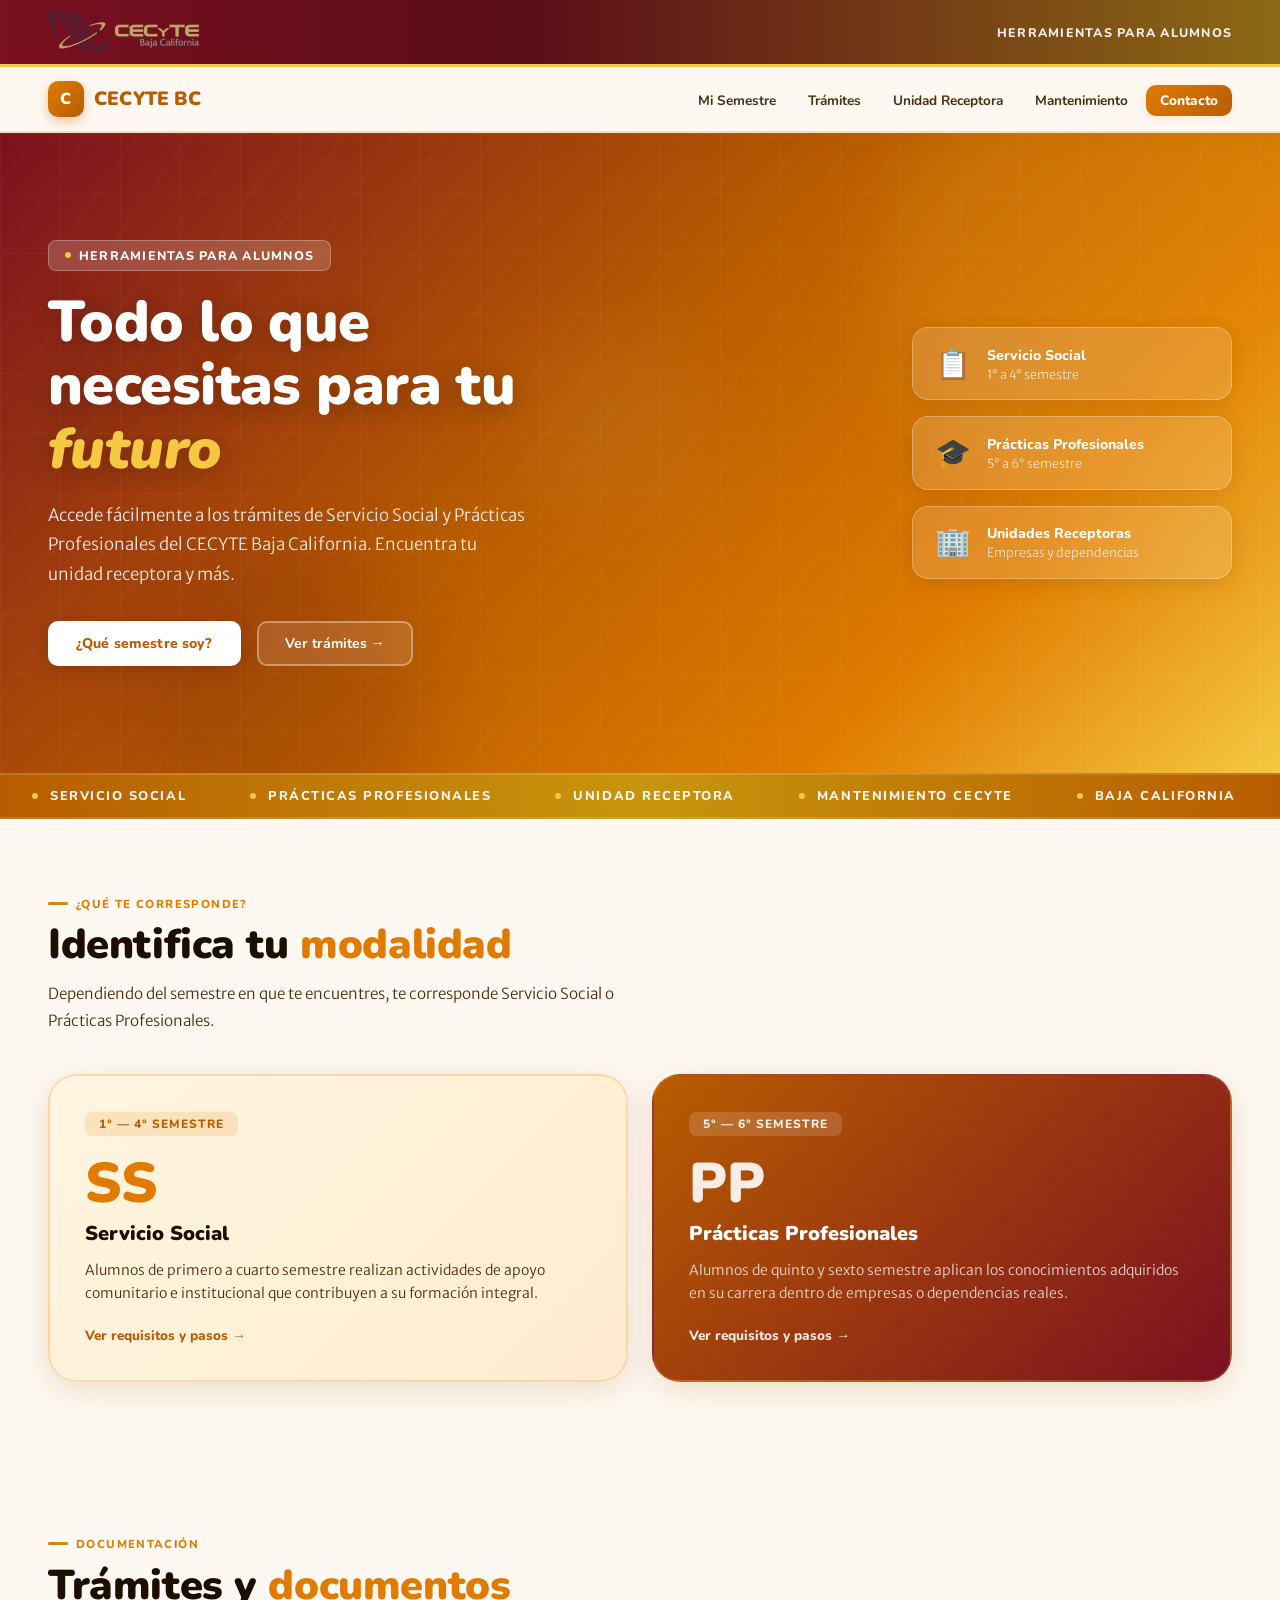
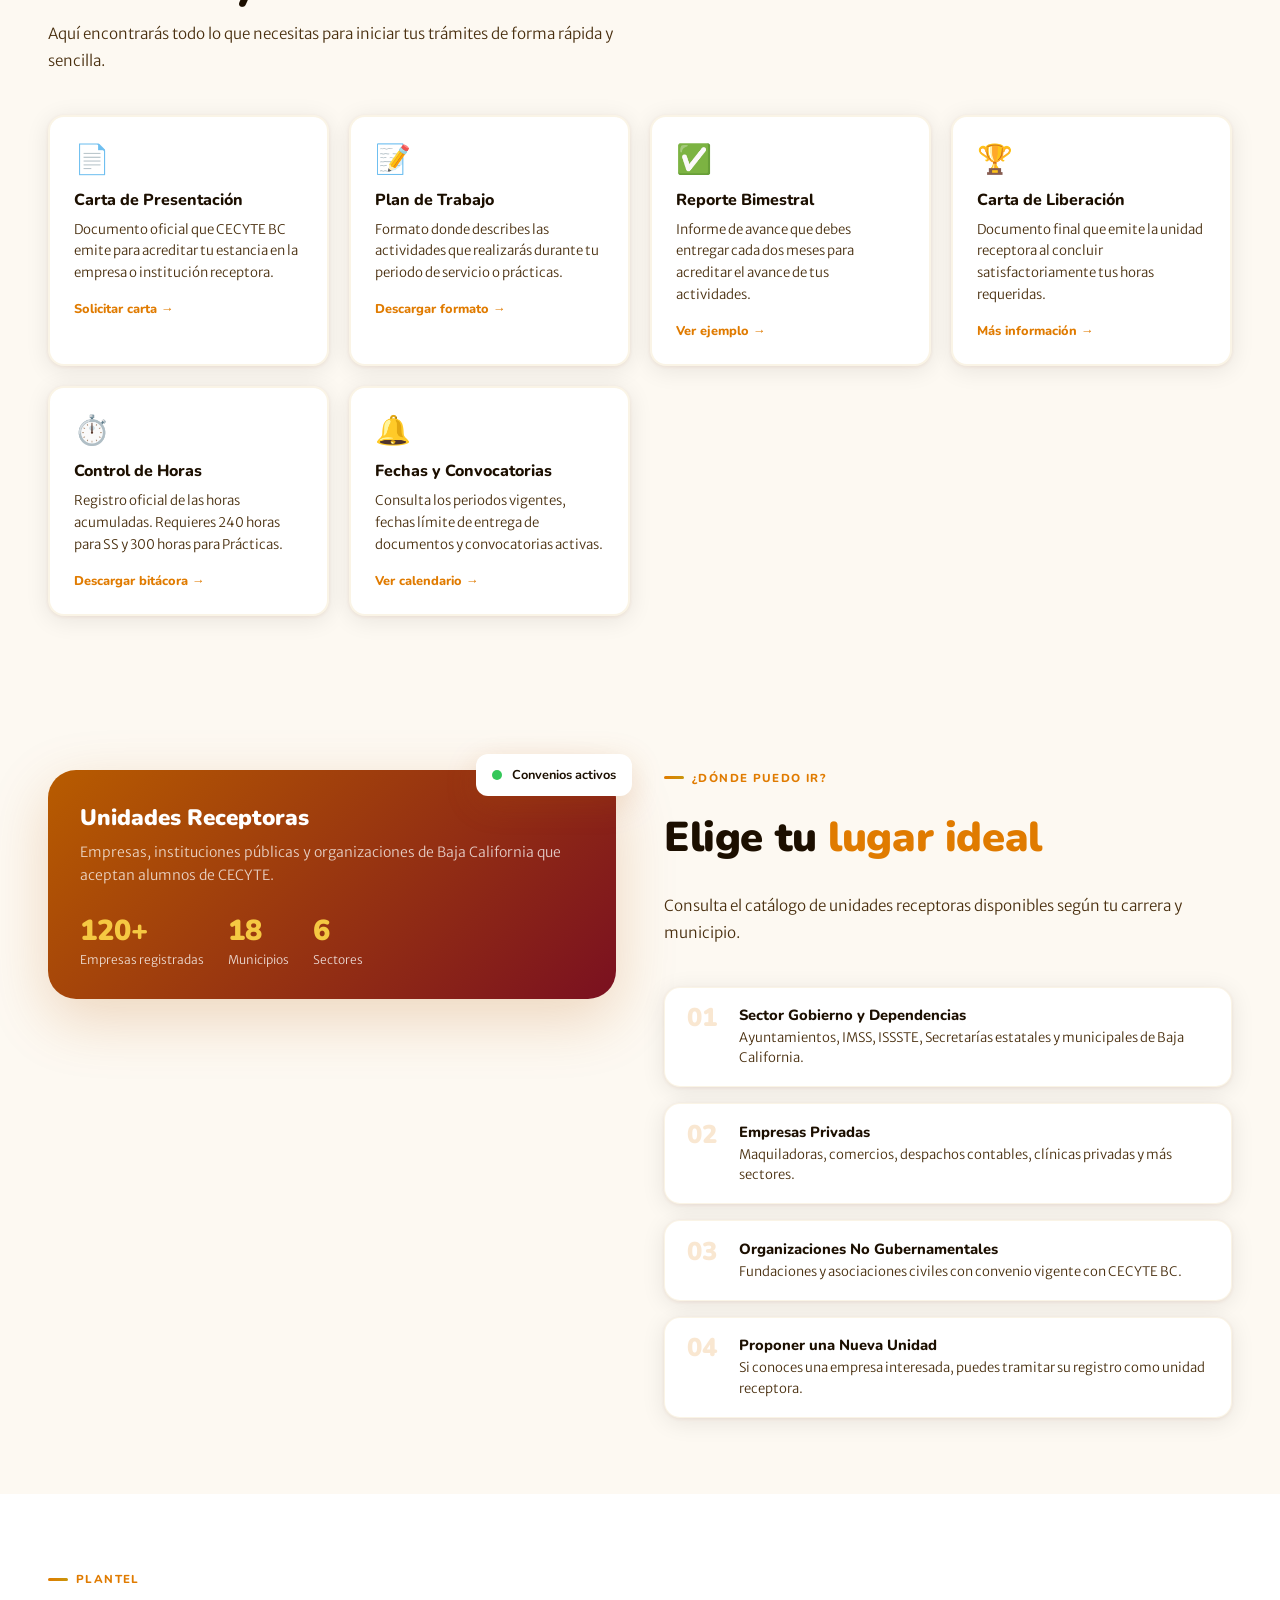
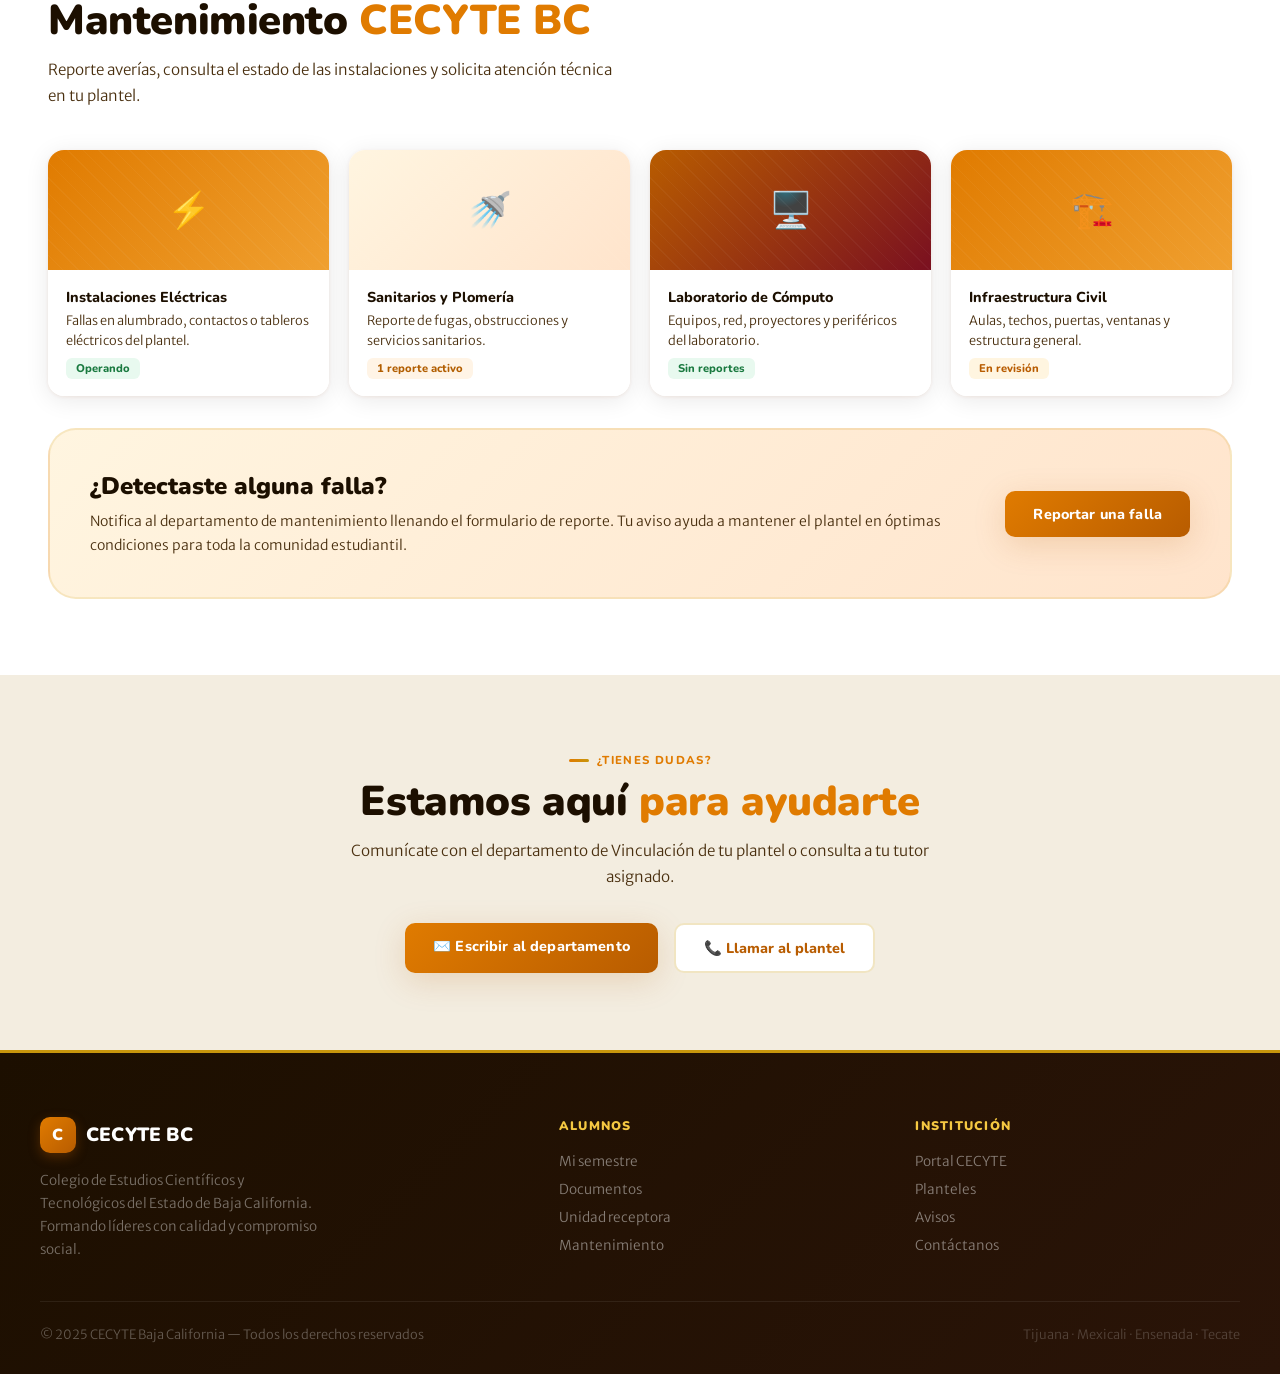
==== commit de4468f9: "Update index.html" ====
--- a/index.html
+++ b/index.html
@@ -12,7 +12,7 @@
 <!-- INSTITUTIONAL BAR -->
 <div class="inst-bar">
   <div class="inst-bar-logos">
-    <img src="img/cecytebc_horizontal.png" alt="CECyTE Baja California">
+    <img src="cecytebc_horizontal.png" alt="CECyTE Baja California">
   </div>
   <div class="inst-bar-title">Herramientas para Alumnos</div>
 </div>
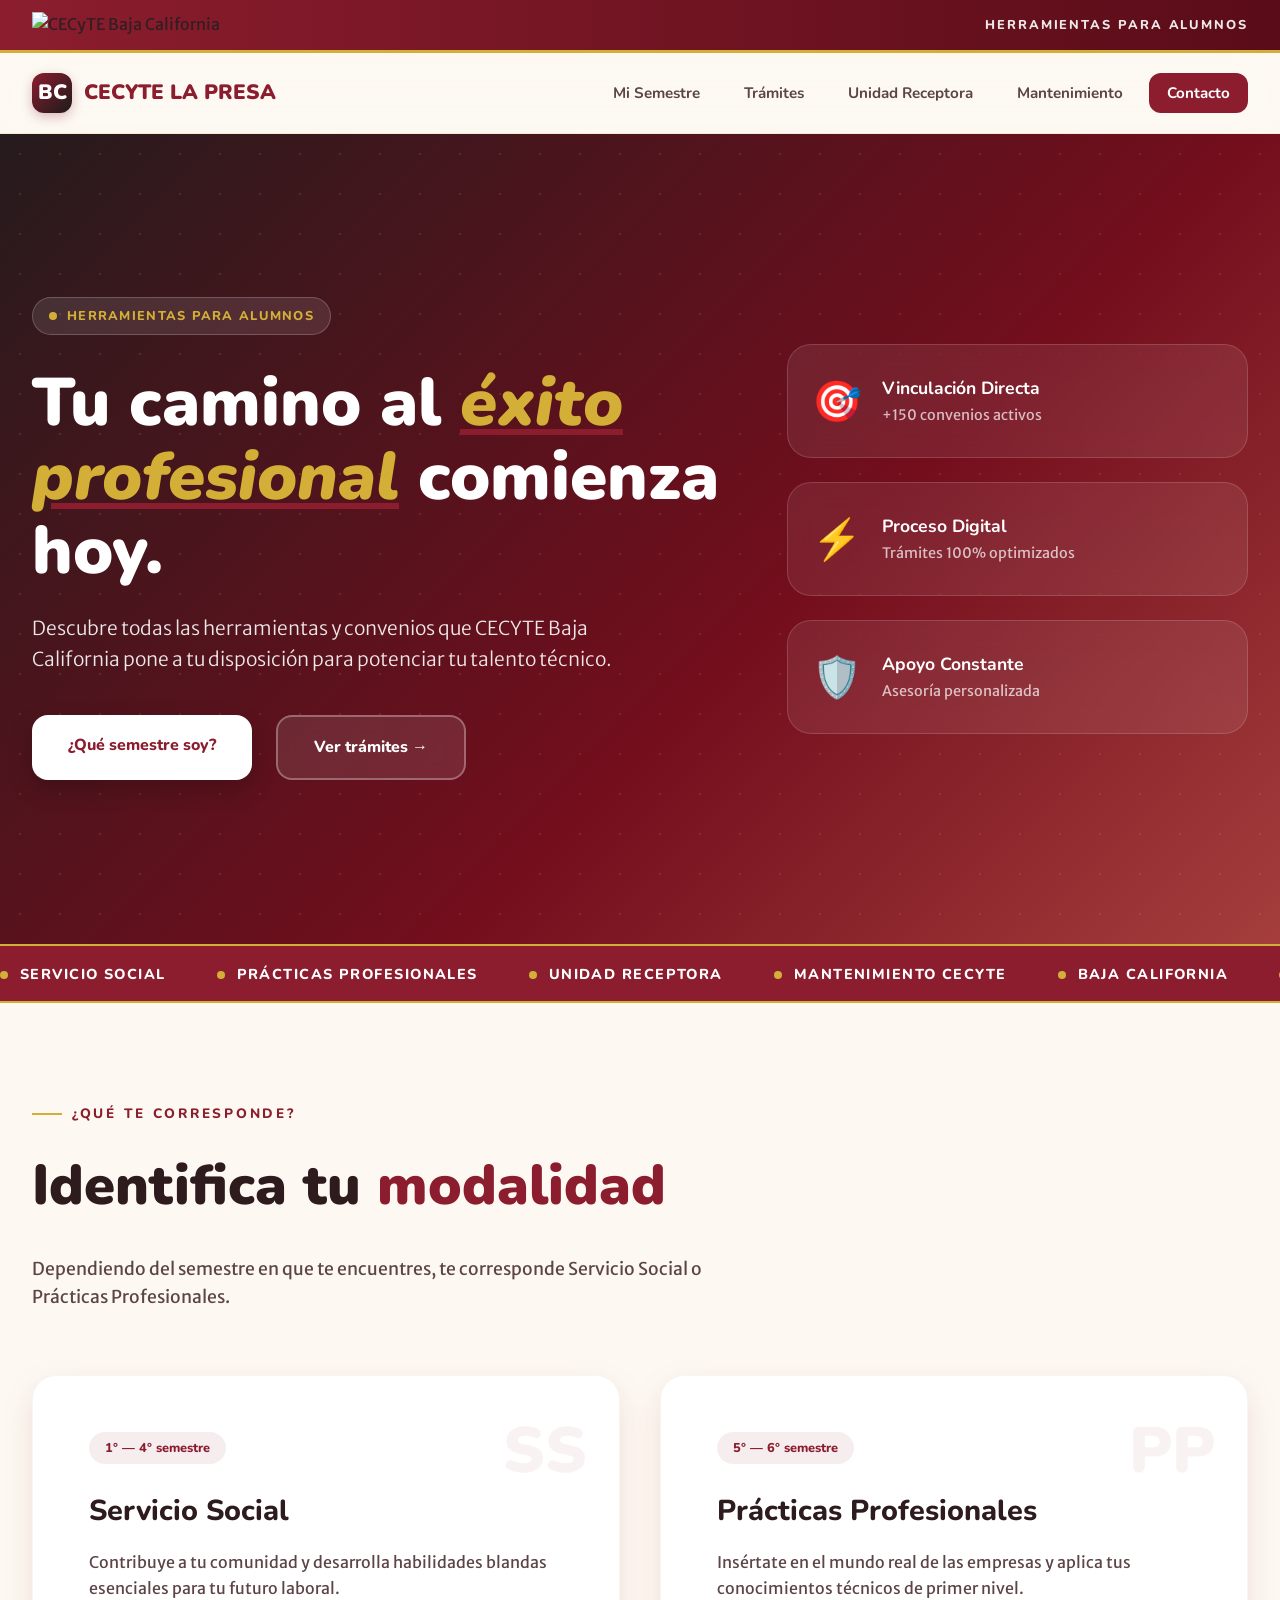
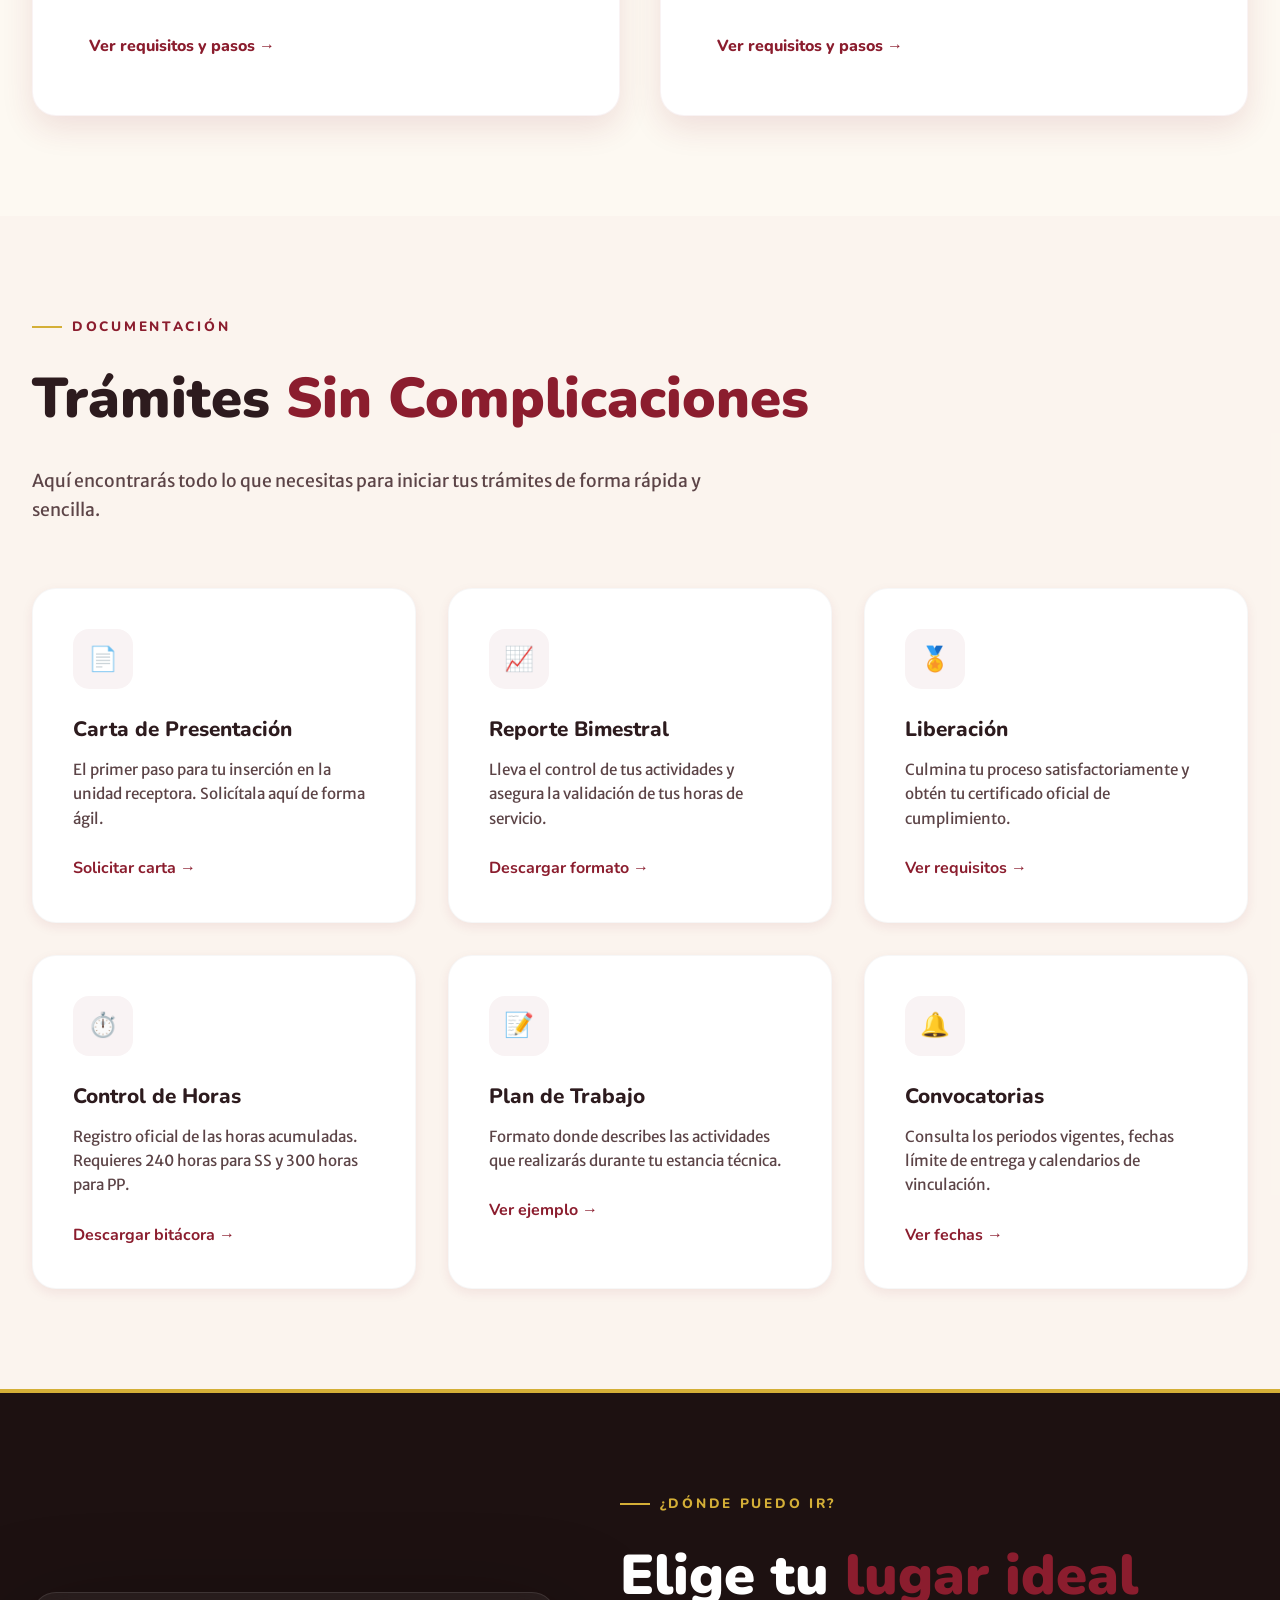
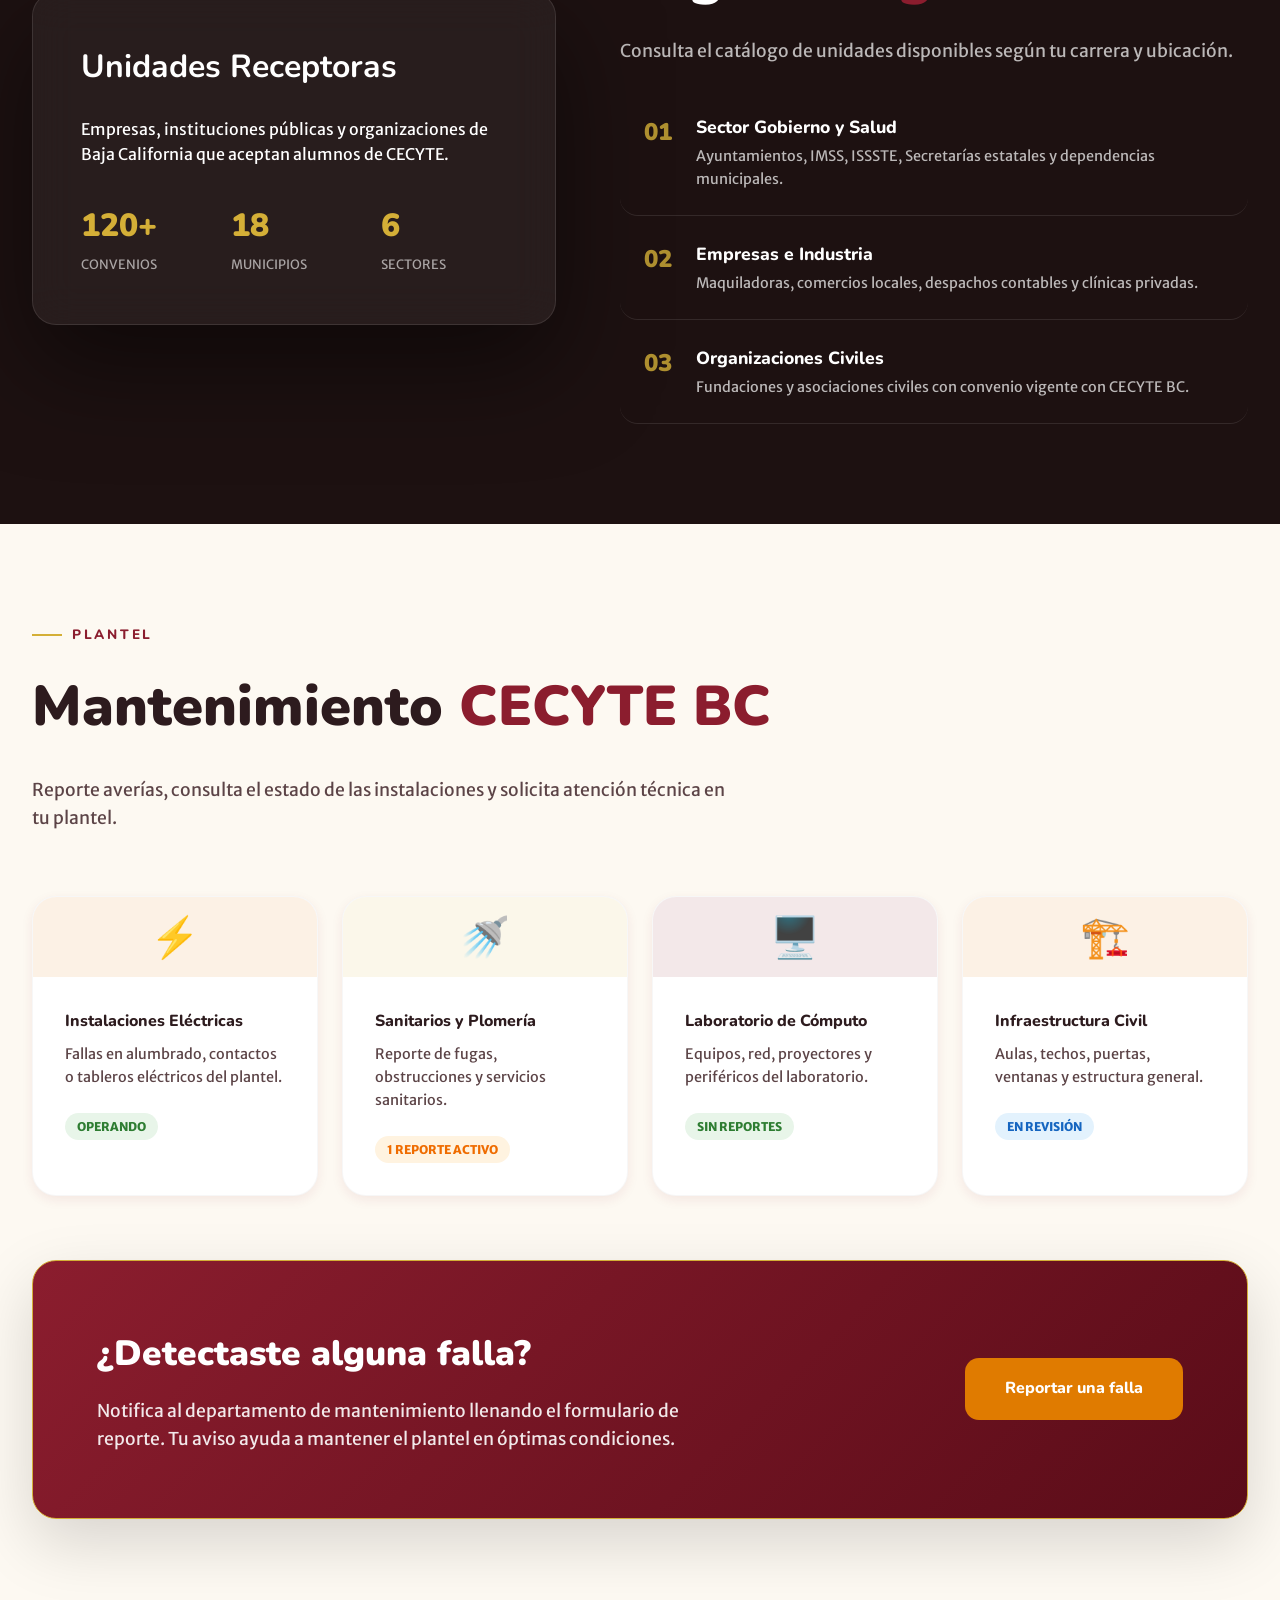
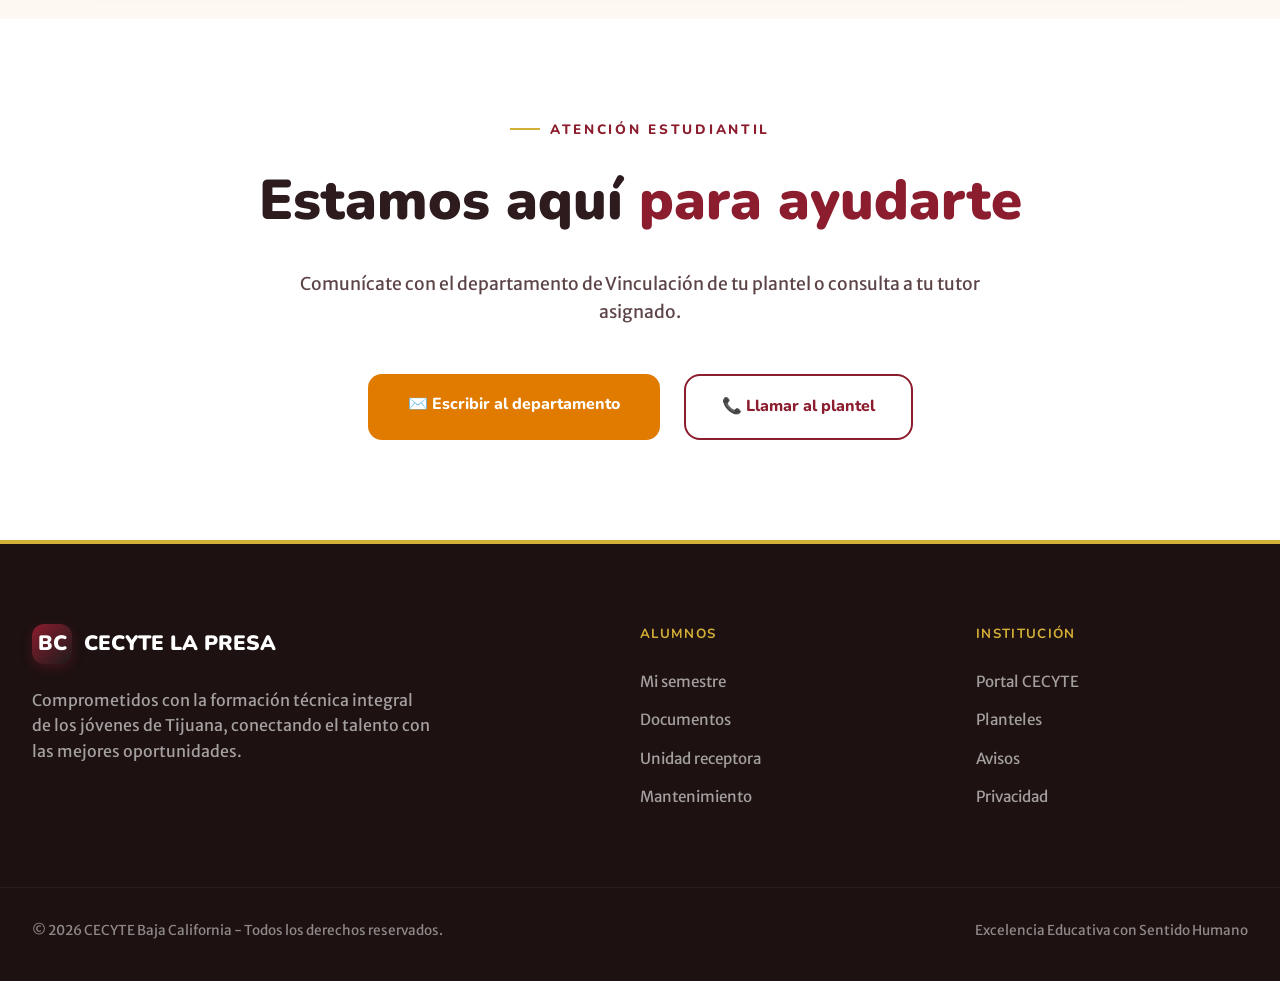
==== commit e53de0a3: "Add files via upload" ====
--- a/index.html
+++ b/index.html
@@ -1,418 +1,369 @@
 <!DOCTYPE html>
-<html lang="es">
-<head>
-<meta charset="UTF-8">
-<meta name="viewport" content="width=device-width, initial-scale=1.0">
+
+<html lang="es"><head>
+<meta charset="utf-8"/>
+<meta content="width=device-width, initial-scale=1.0" name="viewport"/>
 <title>CECYTE BC LA PRESA — Herramientas para Alumnos</title>
-<link href="https://fonts.googleapis.com/css2?family=Nunito:ital,wght@0,400;0,600;0,700;0,800;0,900;1,700&family=Merriweather+Sans:ital,wght@0,300;0,400;0,600;0,700;1,300&display=swap" rel="stylesheet">
-<link rel="stylesheet" href="style.css">
+<link href="https://fonts.googleapis.com/css2?family=Nunito:ital,wght@0,400;0,600;0,700;0,800;0,900;1,700&amp;family=Merriweather+Sans:ital,wght@0,300;0,400;0,600;0,700;1,300&amp;display=swap" rel="stylesheet"/>
+<link href="estilo.css" rel="stylesheet"/>
 </head>
 <body>
-
-<!-- INSTITUTIONAL BAR -->
 <div class="inst-bar">
-  <div class="inst-bar-logos">
-    <img src="cecytebc_horizontal.png" alt="CECyTE Baja California">
-  </div>
-  <div class="inst-bar-title">Herramientas para Alumnos</div>
-</div>
-
-<!-- NAV -->
+<div class="inst-bar-logos">
+<img alt="CECyTE Baja California" src="img/cecytebc_horizontal.png"/>
+</div>
+<div class="inst-bar-title">Herramientas para Alumnos</div>
+</div>
 <nav>
-  <div class="nav-inner">
-    <a class="nav-logo" href="#">
-      <div class="logo-badge">C</div>
-      CECYTE BC
+<div class="nav-inner">
+<a class="nav-logo" href="#">
+<div class="logo-badge">BC</div>
+      CECYTE LA PRESA
     </a>
-    <ul class="nav-links">
-      <li><a href="#semestre">Mi Semestre</a></li>
-      <li><a href="#tramites">Trámites</a></li>
-      <li><a href="#receptora">Unidad Receptora</a></li>
-      <li><a href="#mantenimiento">Mantenimiento</a></li>
-      <li><a href="#contacto" class="nav-cta">Contacto</a></li>
-    </ul>
-    <button class="hamburger" onclick="toggleMenu()" aria-label="Menú">
-      <span></span><span></span><span></span>
-    </button>
-  </div>
+<ul class="nav-links">
+<li><a href="#semestre">Mi Semestre</a></li>
+<li><a href="#tramites">Trámites</a></li>
+<li><a href="#receptora">Unidad Receptora</a></li>
+<li><a href="#mantenimiento">Mantenimiento</a></li>
+<li><a class="nav-cta" href="#contacto">Contacto</a></li>
+</ul>
+<button aria-label="Menú" class="hamburger" onclick="toggleMenu()">
+<span></span><span></span><span></span>
+</button>
+</div>
 </nav>
 <div class="mobile-menu" id="mobileMenu">
-  <a href="#semestre" onclick="toggleMenu()">Mi Semestre</a>
-  <a href="#tramites" onclick="toggleMenu()">Trámites</a>
-  <a href="#receptora" onclick="toggleMenu()">Unidad Receptora</a>
-  <a href="#mantenimiento" onclick="toggleMenu()">Mantenimiento</a>
-  <a href="#contacto" onclick="toggleMenu()">Contacto</a>
-</div>
-
-<!-- HERO -->
-<section class="hero">
-  <div class="hero-bg"></div>
-  <div class="hero-blob1"></div>
-  <div class="hero-blob2"></div>
-  <div class="hero-blob3"></div>
-  <div class="hero-grid"></div>
-  <div class="hero-inner container">
-    <div class="hero-text">
-      <div class="hero-tag">
-        <span></span>
+<a href="#semestre" onclick="toggleMenu()">Mi Semestre</a>
+<a href="#tramites" onclick="toggleMenu()">Trámites</a>
+<a href="#receptora" onclick="toggleMenu()">Unidad Receptora</a>
+<a href="#mantenimiento" onclick="toggleMenu()">Mantenimiento</a>
+<a href="#contacto" onclick="toggleMenu()">Contacto</a>
+</div>
+<header class="hero" id="inicio">
+<div class="hero-overlay"></div>
+<div class="hero-grid"></div>
+<div class="container hero-inner">
+<div class="hero-text">
+<div class="hero-tag">
+<span></span>
         Herramientas para Alumnos
       </div>
-      <h1 class="hero-title">
-        Todo lo que<br>necesitas para tu <em>futuro</em>
+<h1 class="hero-title">
+        Tu camino al <em>éxito profesional</em> comienza hoy.
       </h1>
-      <p class="hero-desc">
-        Accede fácilmente a los trámites de Servicio Social y Prácticas Profesionales del CECYTE Baja California. Encuentra tu unidad receptora y más.
+<p class="hero-desc">
+        Descubre todas las herramientas y convenios que CECYTE Baja California pone a tu disposición para potenciar tu talento técnico.
       </p>
-      <div class="hero-btns">
-        <a href="#semestre" class="btn-white">¿Qué semestre soy?</a>
-        <a href="#tramites" class="btn-ghost">Ver trámites →</a>
-      </div>
-    </div>
-    <div class="hero-visual">
-      <div class="hero-card">
-        <div class="hero-card-icon">📋</div>
-        <div class="hero-card-text">
-          <strong>Servicio Social</strong>
-          <span>1° a 4° semestre</span>
-        </div>
-      </div>
-      <div class="hero-card">
-        <div class="hero-card-icon">🎓</div>
-        <div class="hero-card-text">
-          <strong>Prácticas Profesionales</strong>
-          <span>5° a 6° semestre</span>
-        </div>
-      </div>
-      <div class="hero-card">
-        <div class="hero-card-icon">🏢</div>
-        <div class="hero-card-text">
-          <strong>Unidades Receptoras</strong>
-          <span>Empresas y dependencias</span>
-        </div>
-      </div>
-    </div>
-  </div>
-</section>
-
-<!-- MARQUEE -->
+<div class="hero-btns">
+<a class="btn-white" href="#semestre">¿Qué semestre soy?</a>
+<a class="btn-ghost" href="#tramites">Ver trámites →</a>
+</div>
+</div>
+<div class="hero-visual">
+<div class="hero-card">
+<div class="hero-card-icon">🎯</div>
+<div class="hero-card-text">
+<strong>Vinculación Directa</strong>
+<span>+150 convenios activos</span>
+</div>
+</div>
+<div class="hero-card">
+<div class="hero-card-icon">⚡</div>
+<div class="hero-card-text">
+<strong>Proceso Digital</strong>
+<span>Trámites 100% optimizados</span>
+</div>
+</div>
+<div class="hero-card">
+<div class="hero-card-icon">🛡️</div>
+<div class="hero-card-text">
+<strong>Apoyo Constante</strong>
+<span>Asesoría personalizada</span>
+</div>
+</div>
+</div>
+</div>
+</header>
 <div class="checker-strip">
-  <div class="checker-inner">
-    <div class="checker-item"><span class="checker-dot"></span>Servicio Social</div>
-    <div class="checker-item"><span class="checker-dot"></span>Prácticas Profesionales</div>
-    <div class="checker-item"><span class="checker-dot"></span>Unidad Receptora</div>
-    <div class="checker-item"><span class="checker-dot"></span>Mantenimiento CECYTE</div>
-    <div class="checker-item"><span class="checker-dot"></span>Baja California</div>
-    <div class="checker-item"><span class="checker-dot"></span>Servicio Social</div>
-    <div class="checker-item"><span class="checker-dot"></span>Prácticas Profesionales</div>
-    <div class="checker-item"><span class="checker-dot"></span>Unidad Receptora</div>
-    <div class="checker-item"><span class="checker-dot"></span>Mantenimiento CECYTE</div>
-    <div class="checker-item"><span class="checker-dot"></span>Baja California</div>
-  </div>
-</div>
-
-<!-- SEMESTRE SELECTOR -->
-<section class="semestre-section section-pad" id="semestre">
-  <div class="container">
-    <div class="section-label">¿Qué te corresponde?</div>
-    <h2 class="section-title">Identifica tu <span>modalidad</span></h2>
-    <p class="section-desc">Dependiendo del semestre en que te encuentres, te corresponde Servicio Social o Prácticas Profesionales.</p>
-
-    <div class="semestre-wrap">
-      <div class="semestre-card ss fade-up" onclick="openModal('ss')">
-        <div class="semestre-badge">1° — 4° semestre</div>
-        <div class="semestre-number">SS</div>
-        <div class="card-title">Servicio Social</div>
-        <p class="card-desc">Alumnos de primero a cuarto semestre realizan actividades de apoyo comunitario e institucional que contribuyen a su formación integral.</p>
-        <div class="semestre-arrow">Ver requisitos y pasos →</div>
-      </div>
-
-      <div class="semestre-card pp fade-up" onclick="openModal('pp')">
-        <div class="semestre-badge">5° — 6° semestre</div>
-        <div class="semestre-number">PP</div>
-        <div class="card-title">Prácticas Profesionales</div>
-        <p class="card-desc">Alumnos de quinto y sexto semestre aplican los conocimientos adquiridos en su carrera dentro de empresas o dependencias reales.</p>
-        <div class="semestre-arrow">Ver requisitos y pasos →</div>
-      </div>
-    </div>
-  </div>
-</section>
-
-<!-- TRÁMITES -->
-<section class="section-pad" id="tramites" style="background: var(--offwhite);">
-  <div class="container">
-    <div class="section-label">Documentación</div>
-    <h2 class="section-title">Trámites y <span>documentos</span></h2>
-    <p class="section-desc">Aquí encontrarás todo lo que necesitas para iniciar tus trámites de forma rápida y sencilla.</p>
-
-    <div class="info-grid">
-      <div class="info-card fade-up">
-        <div class="info-card-icon">📄</div>
-        <h3>Carta de Presentación</h3>
-        <p>Documento oficial que CECYTE BC emite para acreditar tu estancia en la empresa o institución receptora.</p>
-        <a href="#" class="info-card-link">Solicitar carta →</a>
-      </div>
-      <div class="info-card fade-up">
-        <div class="info-card-icon">📝</div>
-        <h3>Plan de Trabajo</h3>
-        <p>Formato donde describes las actividades que realizarás durante tu periodo de servicio o prácticas.</p>
-        <a href="#" class="info-card-link">Descargar formato →</a>
-      </div>
-      <div class="info-card fade-up">
-        <div class="info-card-icon">✅</div>
-        <h3>Reporte Bimestral</h3>
-        <p>Informe de avance que debes entregar cada dos meses para acreditar el avance de tus actividades.</p>
-        <a href="#" class="info-card-link">Ver ejemplo →</a>
-      </div>
-      <div class="info-card fade-up">
-        <div class="info-card-icon">🏆</div>
-        <h3>Carta de Liberación</h3>
-        <p>Documento final que emite la unidad receptora al concluir satisfactoriamente tus horas requeridas.</p>
-        <a href="#" class="info-card-link">Más información →</a>
-      </div>
-      <div class="info-card fade-up">
-        <div class="info-card-icon">⏱️</div>
-        <h3>Control de Horas</h3>
-        <p>Registro oficial de las horas acumuladas. Requieres 240 horas para SS y 300 horas para Prácticas.</p>
-        <a href="#" class="info-card-link">Descargar bitácora →</a>
-      </div>
-      <div class="info-card fade-up">
-        <div class="info-card-icon">🔔</div>
-        <h3>Fechas y Convocatorias</h3>
-        <p>Consulta los periodos vigentes, fechas límite de entrega de documentos y convocatorias activas.</p>
-        <a href="#" class="info-card-link">Ver calendario →</a>
-      </div>
-    </div>
-  </div>
-</section>
-
-<!-- UNIDAD RECEPTORA -->
+<div class="checker-inner">
+<div class="checker-item"><span class="checker-dot"></span>Servicio Social</div>
+<div class="checker-item"><span class="checker-dot"></span>Prácticas Profesionales</div>
+<div class="checker-item"><span class="checker-dot"></span>Unidad Receptora</div>
+<div class="checker-item"><span class="checker-dot"></span>Mantenimiento CECYTE</div>
+<div class="checker-item"><span class="checker-dot"></span>Baja California</div>
+<!-- Duplicate for smooth loop -->
+<div class="checker-item"><span class="checker-dot"></span>Servicio Social</div>
+<div class="checker-item"><span class="checker-dot"></span>Prácticas Profesionales</div>
+<div class="checker-item"><span class="checker-dot"></span>Unidad Receptora</div>
+<div class="checker-item"><span class="checker-dot"></span>Mantenimiento CECYTE</div>
+<div class="checker-item"><span class="checker-dot"></span>Baja California</div>
+</div>
+</div>
+<section class="section-pad" id="semestre">
+<div class="container">
+<div class="section-label">¿Qué te corresponde?</div>
+<h2 class="section-title">Identifica tu <span>modalidad</span></h2>
+<p class="section-desc">Dependiendo del semestre en que te encuentres, te corresponde Servicio Social o Prácticas Profesionales.</p>
+<div class="semestre-wrap">
+<div class="semestre-card fade-up" onclick="openModal('ss')">
+<div class="semestre-badge">1° — 4° semestre</div>
+<div class="semestre-number">SS</div>
+<div class="card-title">Servicio Social</div>
+<p class="card-desc">Contribuye a tu comunidad y desarrolla habilidades blandas esenciales para tu futuro laboral.</p>
+<div class="semestre-arrow">Ver requisitos y pasos →</div>
+</div>
+<div class="semestre-card fade-up" onclick="openModal('pp')">
+<div class="semestre-badge">5° — 6° semestre</div>
+<div class="semestre-number">PP</div>
+<div class="card-title">Prácticas Profesionales</div>
+<p class="card-desc">Insértate en el mundo real de las empresas y aplica tus conocimientos técnicos de primer nivel.</p>
+<div class="semestre-arrow">Ver requisitos y pasos →</div>
+</div>
+</div>
+</div>
+</section>
+<section class="section-pad" id="tramites" style="background: rgba(139,29,46,0.02);">
+<div class="container">
+<div class="section-label">Documentación</div>
+<h2 class="section-title">Trámites <span>Sin Complicaciones</span></h2>
+<p class="section-desc">Aquí encontrarás todo lo que necesitas para iniciar tus trámites de forma rápida y sencilla.</p>
+<div class="info-grid">
+<div class="info-card fade-up">
+<div class="info-card-icon">📄</div>
+<h3>Carta de Presentación</h3>
+<p>El primer paso para tu inserción en la unidad receptora. Solicítala aquí de forma ágil.</p>
+<a class="info-card-link" href="#">Solicitar carta →</a>
+</div>
+<div class="info-card fade-up">
+<div class="info-card-icon">📈</div>
+<h3>Reporte Bimestral</h3>
+<p>Lleva el control de tus actividades y asegura la validación de tus horas de servicio.</p>
+<a class="info-card-link" href="#">Descargar formato →</a>
+</div>
+<div class="info-card fade-up">
+<div class="info-card-icon">🏅</div>
+<h3>Liberación</h3>
+<p>Culmina tu proceso satisfactoriamente y obtén tu certificado oficial de cumplimiento.</p>
+<a class="info-card-link" href="#">Ver requisitos →</a>
+</div>
+<div class="info-card fade-up">
+<div class="info-card-icon">⏱️</div>
+<h3>Control de Horas</h3>
+<p>Registro oficial de las horas acumuladas. Requieres 240 horas para SS y 300 horas para PP.</p>
+<a class="info-card-link" href="#">Descargar bitácora →</a>
+</div>
+<div class="info-card fade-up">
+<div class="info-card-icon">📝</div>
+<h3>Plan de Trabajo</h3>
+<p>Formato donde describes las actividades que realizarás durante tu estancia técnica.</p>
+<a class="info-card-link" href="#">Ver ejemplo →</a>
+</div>
+<div class="info-card fade-up">
+<div class="info-card-icon">🔔</div>
+<h3>Convocatorias</h3>
+<p>Consulta los periodos vigentes, fechas límite de entrega y calendarios de vinculación.</p>
+<a class="info-card-link" href="#">Ver fechas →</a>
+</div>
+</div>
+</div>
+</section>
 <section class="receptora-section section-pad" id="receptora">
-  <div class="container">
-    <div class="receptora-grid">
-      <div class="receptora-visual">
-        <div class="receptora-main-card">
-          <h3>Unidades Receptoras</h3>
-          <p>Empresas, instituciones públicas y organizaciones de Baja California que aceptan alumnos de CECYTE.</p>
-          <div class="counter-row">
-            <div class="counter-item"><span class="num">120+</span><span class="lbl">Empresas registradas</span></div>
-            <div class="counter-item"><span class="num">18</span><span class="lbl">Municipios</span></div>
-            <div class="counter-item"><span class="num">6</span><span class="lbl">Sectores</span></div>
-          </div>
-        </div>
-        <div class="receptora-float">
-          <span class="dot"></span>
-          <span>Convenios activos</span>
-        </div>
-      </div>
-
-      <div class="receptora-list">
-        <div class="section-label" style="margin-bottom:0.75rem;">¿Dónde puedo ir?</div>
-        <h2 class="section-title" style="margin-bottom:1rem;">Elige tu <span>lugar ideal</span></h2>
-        <p class="section-desc" style="margin-bottom:1.5rem;">Consulta el catálogo de unidades receptoras disponibles según tu carrera y municipio.</p>
-
-        <div class="receptora-item fade-up">
-          <div class="receptora-num">01</div>
-          <div>
-            <h4>Sector Gobierno y Dependencias</h4>
-            <p>Ayuntamientos, IMSS, ISSSTE, Secretarías estatales y municipales de Baja California.</p>
-          </div>
-        </div>
-        <div class="receptora-item fade-up">
-          <div class="receptora-num">02</div>
-          <div>
-            <h4>Empresas Privadas</h4>
-            <p>Maquiladoras, comercios, despachos contables, clínicas privadas y más sectores.</p>
-          </div>
-        </div>
-        <div class="receptora-item fade-up">
-          <div class="receptora-num">03</div>
-          <div>
-            <h4>Organizaciones No Gubernamentales</h4>
-            <p>Fundaciones y asociaciones civiles con convenio vigente con CECYTE BC.</p>
-          </div>
-        </div>
-        <div class="receptora-item fade-up">
-          <div class="receptora-num">04</div>
-          <div>
-            <h4>Proponer una Nueva Unidad</h4>
-            <p>Si conoces una empresa interesada, puedes tramitar su registro como unidad receptora.</p>
-          </div>
-        </div>
-      </div>
-    </div>
-  </div>
-</section>
-
-<!-- MANTENIMIENTO -->
+<div class="container">
+<div class="receptora-grid">
+<div class="receptora-visual">
+<div class="receptora-main-card">
+<h3>Unidades Receptoras</h3>
+<p>Empresas, instituciones públicas y organizaciones de Baja California que aceptan alumnos de CECYTE.</p>
+<div class="counter-row">
+<div class="counter-item"><span class="num">120+</span><span class="lbl">Convenios</span></div>
+<div class="counter-item"><span class="num">18</span><span class="lbl">Municipios</span></div>
+<div class="counter-item"><span class="num">6</span><span class="lbl">Sectores</span></div>
+</div>
+</div>
+</div>
+<div class="receptora-list">
+<div class="section-label" style="color:var(--secondary);">¿Dónde puedo ir?</div>
+<h2 class="section-title" style="color:white; margin-bottom:1rem;">Elige tu <span>lugar ideal</span></h2>
+<p class="section-desc" style="color:rgba(255,255,255,0.7); margin-bottom:1.5rem;">Consulta el catálogo de unidades disponibles según tu carrera y ubicación.</p>
+<div class="receptora-item fade-up">
+<div class="receptora-num">01</div>
+<div>
+<h4>Sector Gobierno y Salud</h4>
+<p>Ayuntamientos, IMSS, ISSSTE, Secretarías estatales y dependencias municipales.</p>
+</div>
+</div>
+<div class="receptora-item fade-up">
+<div class="receptora-num">02</div>
+<div>
+<h4>Empresas e Industria</h4>
+<p>Maquiladoras, comercios locales, despachos contables y clínicas privadas.</p>
+</div>
+</div>
+<div class="receptora-item fade-up">
+<div class="receptora-num">03</div>
+<div>
+<h4>Organizaciones Civiles</h4>
+<p>Fundaciones y asociaciones civiles con convenio vigente con CECYTE BC.</p>
+</div>
+</div>
+</div>
+</div>
+</div>
+</section>
 <section class="mant-section section-pad" id="mantenimiento">
-  <div class="container">
-    <div class="mant-header">
-      <div>
-        <div class="section-label">Plantel</div>
-        <h2 class="section-title">Mantenimiento <span>CECYTE BC</span></h2>
-        <p class="section-desc" style="margin-bottom:0;">Reporte averías, consulta el estado de las instalaciones y solicita atención técnica en tu plantel.</p>
-      </div>
-    </div>
-
-    <div class="mant-grid">
-      <div class="mant-card fade-up">
-        <div class="mant-card-top orange">⚡</div>
-        <div class="mant-card-body">
-          <h4>Instalaciones Eléctricas</h4>
-          <p>Fallas en alumbrado, contactos o tableros eléctricos del plantel.</p>
-          <span class="mant-status ok">Operando</span>
-        </div>
-      </div>
-      <div class="mant-card fade-up">
-        <div class="mant-card-top pale">🚿</div>
-        <div class="mant-card-body">
-          <h4>Sanitarios y Plomería</h4>
-          <p>Reporte de fugas, obstrucciones y servicios sanitarios.</p>
-          <span class="mant-status warn">1 reporte activo</span>
-        </div>
-      </div>
-      <div class="mant-card fade-up">
-        <div class="mant-card-top dark">🖥️</div>
-        <div class="mant-card-body">
-          <h4>Laboratorio de Cómputo</h4>
-          <p>Equipos, red, proyectores y periféricos del laboratorio.</p>
-          <span class="mant-status ok">Sin reportes</span>
-        </div>
-      </div>
-      <div class="mant-card fade-up">
-        <div class="mant-card-top orange">🏗️</div>
-        <div class="mant-card-body">
-          <h4>Infraestructura Civil</h4>
-          <p>Aulas, techos, puertas, ventanas y estructura general.</p>
-          <span class="mant-status info">En revisión</span>
-        </div>
-      </div>
-    </div>
-
-    <div class="mant-report">
-      <div class="mant-report-text">
-        <h3>¿Detectaste alguna falla?</h3>
-        <p>Notifica al departamento de mantenimiento llenando el formulario de reporte. Tu aviso ayuda a mantener el plantel en óptimas condiciones para toda la comunidad estudiantil.</p>
-      </div>
-      <a href="#" class="btn-orange">Reportar una falla</a>
-    </div>
-  </div>
-</section>
-
-<!-- CONTACT -->
-<section class="section-pad" id="contacto" style="background:var(--gray-light);">
-  <div class="container" style="text-align:center; max-width:640px;">
-    <div class="section-label" style="justify-content:center;">¿Tienes dudas?</div>
-    <h2 class="section-title">Estamos aquí <span>para ayudarte</span></h2>
-    <p class="section-desc" style="margin:0 auto 2rem; text-align:center;">Comunícate con el departamento de Vinculación de tu plantel o consulta a tu tutor asignado.</p>
-    <div style="display:flex; gap:1rem; justify-content:center; flex-wrap:wrap;">
-      <a href="mailto:vinculacion@cecytebc.edu.mx" class="btn-orange">✉️ Escribir al departamento</a>
-      <a href="tel:6641234567" class="btn-ghost" style="background:white;color:var(--orange-deep);border:2px solid rgba(200,150,12,0.25);font-family:'Nunito',sans-serif;font-weight:800;font-size:0.9rem;padding:13px 28px;border-radius:10px;text-decoration:none;display:inline-block;transition:all 0.25s;">📞 Llamar al plantel</a>
-    </div>
-  </div>
-</section>
-
-<!-- FOOTER -->
-<footer id="contacto2">
-  <div class="container">
-    <div class="footer-grid">
-      <div class="footer-brand">
-        <a class="nav-logo" href="#">
-          <div class="logo-badge">C</div>
-          CECYTE BC
-        </a>
-        <p>Colegio de Estudios Científicos y Tecnológicos del Estado de Baja California. Formando líderes con calidad y compromiso social.</p>
-      </div>
-      <div class="footer-col">
-        <h5>Alumnos</h5>
-        <ul>
-          <li><a href="#semestre">Mi semestre</a></li>
-          <li><a href="#tramites">Documentos</a></li>
-          <li><a href="#receptora">Unidad receptora</a></li>
-          <li><a href="#mantenimiento">Mantenimiento</a></li>
-        </ul>
-      </div>
-      <div class="footer-col">
-        <h5>Institución</h5>
-        <ul>
-          <li><a href="#">Portal CECYTE</a></li>
-          <li><a href="#">Planteles</a></li>
-          <li><a href="#">Avisos</a></li>
-          <li><a href="#">Contáctanos</a></li>
-        </ul>
-      </div>
-    </div>
-    <div class="footer-bottom">
-      <p>© 2025 CECYTE Baja California — Todos los derechos reservados</p>
-      <p style="color:rgba(255,255,255,0.2);">Tijuana · Mexicali · Ensenada · Tecate</p>
-    </div>
-  </div>
+<div class="container">
+<div class="mant-header">
+<div class="section-label">Plantel</div>
+<h2 class="section-title">Mantenimiento <span>CECYTE BC</span></h2>
+<p class="section-desc">Reporte averías, consulta el estado de las instalaciones y solicita atención técnica en tu plantel.</p>
+</div>
+<div class="mant-grid">
+<div class="mant-card fade-up">
+<div class="mant-card-top orange">⚡</div>
+<div class="mant-card-body">
+<h4>Instalaciones Eléctricas</h4>
+<p>Fallas en alumbrado, contactos o tableros eléctricos del plantel.</p>
+<span class="mant-status ok">Operando</span>
+</div>
+</div>
+<div class="mant-card fade-up">
+<div class="mant-card-top pale">🚿</div>
+<div class="mant-card-body">
+<h4>Sanitarios y Plomería</h4>
+<p>Reporte de fugas, obstrucciones y servicios sanitarios.</p>
+<span class="mant-status warn">1 reporte activo</span>
+</div>
+</div>
+<div class="mant-card fade-up">
+<div class="mant-card-top dark">🖥️</div>
+<div class="mant-card-body">
+<h4>Laboratorio de Cómputo</h4>
+<p>Equipos, red, proyectores y periféricos del laboratorio.</p>
+<span class="mant-status ok">Sin reportes</span>
+</div>
+</div>
+<div class="mant-card fade-up">
+<div class="mant-card-top orange">🏗️</div>
+<div class="mant-card-body">
+<h4>Infraestructura Civil</h4>
+<p>Aulas, techos, puertas, ventanas y estructura general.</p>
+<span class="mant-status info">En revisión</span>
+</div>
+</div>
+</div>
+<div class="mant-report">
+<div class="mant-report-text">
+<h3>¿Detectaste alguna falla?</h3>
+<p>Notifica al departamento de mantenimiento llenando el formulario de reporte. Tu aviso ayuda a mantener el plantel en óptimas condiciones.</p>
+</div>
+<a class="btn-orange" href="#">Reportar una falla</a>
+</div>
+</div>
+</section>
+<section class="section-pad" id="contacto" style="background:var(--white);">
+<div class="container" style="text-align:center;">
+<div class="section-label" style="justify-content:center;">Atención Estudiantil</div>
+<h2 class="section-title">Estamos aquí <span>para ayudarte</span></h2>
+<p class="section-desc" style="margin: 0 auto 3rem;">Comunícate con el departamento de Vinculación de tu plantel o consulta a tu tutor asignado.</p>
+<div style="display:flex; gap:1.5rem; justify-content:center; flex-wrap:wrap;">
+<a class="btn-orange" href="mailto:vinculacion@cecytebc.edu.mx">✉️ Escribir al departamento</a>
+<a class="btn-ghost" href="tel:6641234567" style="color:var(--primary); border-color:var(--primary);">📞 Llamar al plantel</a>
+</div>
+</div>
+</section>
+<footer>
+<div class="container footer-grid">
+<div class="footer-brand">
+<a class="nav-logo" href="#" style="color:white;">
+<div class="logo-badge">BC</div>
+        CECYTE LA PRESA
+      </a>
+<p>Comprometidos con la formación técnica integral de los jóvenes de Tijuana, conectando el talento con las mejores oportunidades.</p>
+</div>
+<div class="footer-col">
+<h5>Alumnos</h5>
+<ul>
+<li><a href="#semestre">Mi semestre</a></li>
+<li><a href="#tramites">Documentos</a></li>
+<li><a href="#receptora">Unidad receptora</a></li>
+<li><a href="#mantenimiento">Mantenimiento</a></li>
+</ul>
+</div>
+<div class="footer-col">
+<h5>Institución</h5>
+<ul>
+<li><a href="#">Portal CECYTE</a></li>
+<li><a href="#">Planteles</a></li>
+<li><a href="#">Avisos</a></li>
+<li><a href="#">Privacidad</a></li>
+</ul>
+</div>
+</div>
+<div class="container footer-bottom">
+<p>© 2026 CECYTE Baja California - Todos los derechos reservados.</p>
+<p>Excelencia Educativa con Sentido Humano</p>
+</div>
 </footer>
-
-<!-- MODAL SS -->
+<!-- MODALS -->
 <div class="modal-overlay" id="modalSS" onclick="closeModal(event,'modalSS')">
-  <div class="modal">
-    <button class="modal-close" onclick="document.getElementById('modalSS').classList.remove('open')">✕</button>
-    <div style="display:inline-block;background:var(--orange-pale);border-radius:8px;padding:6px 14px;font-size:0.75rem;font-weight:800;color:var(--orange-deep);letter-spacing:0.06em;text-transform:uppercase;margin-bottom:0.75rem;font-family:'Nunito',sans-serif;">1° – 4° Semestre</div>
-    <h2>Servicio Social</h2>
-    <p class="modal-sub">Conoce los pasos para iniciar y concluir tu Servicio Social en CECYTE BC.</p>
-    <div class="modal-steps">
-      <div class="modal-step">
-        <div class="step-num">1</div>
-        <div><h4>Solicita la carta de presentación</h4><p>Acércate al Departamento de Vinculación de tu plantel con tu número de matrícula.</p></div>
-      </div>
-      <div class="modal-step">
-        <div class="step-num">2</div>
-        <div><h4>Elige tu unidad receptora</h4><p>Consulta el catálogo de empresas e instituciones disponibles con convenio vigente.</p></div>
-      </div>
-      <div class="modal-step">
-        <div class="step-num">3</div>
-        <div><h4>Elabora tu plan de trabajo</h4><p>Con apoyo de tu tutor, define las actividades que realizarás durante las 240 horas.</p></div>
-      </div>
-      <div class="modal-step">
-        <div class="step-num">4</div>
-        <div><h4>Entrega reportes bimestrales</h4><p>Reporta tu avance cada dos meses al Departamento de Vinculación.</p></div>
-      </div>
-      <div class="modal-step">
-        <div class="step-num">5</div>
-        <div><h4>Obtén la carta de liberación</h4><p>Al completar las 240 horas, solicita la carta de liberación firmada y sellada.</p></div>
-      </div>
-    </div>
-  </div>
-</div>
-
-<!-- MODAL PP -->
+<div class="modal">
+<button class="modal-close" onclick="document.getElementById('modalSS').classList.remove('open')">✕</button>
+<div class="semestre-badge">1° — 4° SEMESTRE</div>
+<h2>Servicio Social</h2>
+<p class="modal-sub">Contribuye a tu comunidad y desarrolla habilidades blandas esenciales.</p>
+<div class="modal-steps">
+<div class="modal-step">
+<div class="step-num">1</div>
+<div><h4>Carta de presentación</h4><p>Solicítala en Vinculación con tu número de matrícula.</p></div>
+</div>
+<div class="modal-step">
+<div class="step-num">2</div>
+<div><h4>Elección de unidad</h4><p>Selecciona una institución del catálogo con convenio.</p></div>
+</div>
+<div class="modal-step">
+<div class="step-num">3</div>
+<div><h4>Plan de Trabajo</h4><p>Define las actividades junto a tu tutor para tus 240 horas.</p></div>
+</div>
+<div class="modal-step">
+<div class="step-num">4</div>
+<div><h4>Reportes</h4><p>Entrega tus informes bimestrales para validar tu avance.</p></div>
+</div>
+<div class="modal-step">
+<div class="step-num">5</div>
+<div><h4>Liberación</h4><p>Obtén tu certificado tras completar satisfactoriamente el periodo.</p></div>
+</div>
+</div>
+</div>
+</div>
 <div class="modal-overlay" id="modalPP" onclick="closeModal(event,'modalPP')">
-  <div class="modal">
-    <button class="modal-close" onclick="document.getElementById('modalPP').classList.remove('open')">✕</button>
-    <div style="display:inline-block;background:linear-gradient(135deg,var(--orange),var(--orange-deep));border-radius:8px;padding:6px 14px;font-size:0.75rem;font-weight:800;color:white;letter-spacing:0.06em;text-transform:uppercase;margin-bottom:0.75rem;font-family:'Nunito',sans-serif;">5° – 6° Semestre</div>
-    <h2>Prácticas Profesionales</h2>
-    <p class="modal-sub">Sigue estos pasos para completar tus Prácticas Profesionales en CECYTE BC.</p>
-    <div class="modal-steps">
-      <div class="modal-step">
-        <div class="step-num">1</div>
-        <div><h4>Verifica que cursas 5° o 6°</h4><p>Las Prácticas Profesionales se realizan en los dos últimos semestres de tu carrera técnica.</p></div>
-      </div>
-      <div class="modal-step">
-        <div class="step-num">2</div>
-        <div><h4>Solicita tu carta al plantel</h4><p>El Departamento de Vinculación emitirá tu carta de presentación oficial.</p></div>
-      </div>
-      <div class="modal-step">
-        <div class="step-num">3</div>
-        <div><h4>Selecciona la empresa</h4><p>Elige una empresa del catálogo relacionada con tu especialidad técnica.</p></div>
-      </div>
-      <div class="modal-step">
-        <div class="step-num">4</div>
-        <div><h4>Cumple las 300 horas</h4><p>Registra tu asistencia diariamente y mantén comunicación con tu asesor en el plantel.</p></div>
-      </div>
-      <div class="modal-step">
-        <div class="step-num">5</div>
-        <div><h4>Presenta tu informe final</h4><p>Elabora y entrega el informe técnico de las actividades realizadas para obtener la liberación.</p></div>
-      </div>
-    </div>
-  </div>
-</div>
-
+<div class="modal">
+<button class="modal-close" onclick="document.getElementById('modalPP').classList.remove('open')">✕</button>
+<div class="semestre-badge" style="background:var(--secondary); color:white;">5° — 6° SEMESTRE</div>
+<h2>Prácticas Profesionales</h2>
+<p class="modal-sub">Insértate en el mundo real de las empresas y aplica tus conocimientos técnicos.</p>
+<div class="modal-steps">
+<div class="modal-step">
+<div class="step-num">1</div>
+<div><h4>Estatus Académico</h4><p>Verifica que cursas el 5° o 6° semestre de tu carrera técnica.</p></div>
+</div>
+<div class="modal-step">
+<div class="step-num">2</div>
+<div><h4>Vinculación Empresarial</h4><p>Elige una empresa del sector industrial o comercial afin a tu carrera.</p></div>
+</div>
+<div class="modal-step">
+<div class="step-num">3</div>
+<div><h4>Acreditación</h4><p>Registra tus 300 horas de práctica en el sector productivo.</p></div>
+</div>
+<div class="modal-step">
+<div class="step-num">4</div>
+<div><h4>Informe Final</h4><p>Presenta un reporte técnico detallado de las actividades realizadas.</p></div>
+</div>
+<div class="modal-step">
+<div class="step-num">5</div>
+<div><h4>Certificación</h4><p>Recibe tu carta de liberación avalada por la unidad receptora.</p></div>
+</div>
+</div>
+</div>
+</div>
 <script src="javascript.js"></script>
-</body>
-</html>
+</body></html>
--- a/estilo.css
+++ b/estilo.css
@@ -0,0 +1,1118 @@
+/* ══════════════════════════════════════════
+   VARIABLES GLOBALES
+══════════════════════════════════════════ */
+:root {
+  --primary: #8B1D2E;
+  /* Guinda institucional */
+  --primary-light: #1d1b1b;
+  --secondary: #D4AF37;
+  /* Dorado metálico */
+  --accent: #E07B00;
+  /* Naranja vibrante */
+  --bg-dark: #1d1111;
+  --bg-light: #FDF9F2;
+  --white: #FFFFFF;
+  --text-dark: #2D1B1E;
+  --text-mid: #5C4447;
+  --radius: 24px;
+  --shadow-sm: 0 4px 12px rgba(139, 29, 46, 0.08);
+  --shadow-md: 0 12px 32px rgba(139, 29, 46, 0.12);
+  --shadow-lg: 0 24px 64px rgba(0, 0, 0, 0.15);
+  --font-display: 'Nunito', sans-serif;
+  --font-body: 'Merriweather Sans', sans-serif;
+}
+
+/* ══════════════════════════════════════════
+   RESET BÁSICO
+══════════════════════════════════════════ */
+*,
+*::before,
+*::after {
+  box-sizing: border-box;
+  margin: 0;
+  padding: 0;
+}
+
+html {
+  scroll-behavior: smooth;
+}
+
+body {
+  font-family: var(--font-body);
+  background: var(--bg-light);
+  color: var(--text-dark);
+  line-height: 1.6;
+  overflow-x: hidden;
+}
+
+/* Textura de fondo sutil usando imagen del plantel */
+body::before {
+  content: "";
+  position: fixed;
+  top: 0;
+  left: 0;
+  width: 100%;
+  height: 100%;
+  background: url('img/cecyte_patio.jpg') center/cover no-repeat;
+  opacity: 0.05;
+  pointer-events: none;
+  z-index: 9999;
+}
+
+/* ── Contenedor principal centrado ── */
+.container {
+  max-width: 1300px;
+  margin: 0 auto;
+  padding: 0 2rem;
+}
+
+/* ── Espaciado estándar de secciones ── */
+.section-pad {
+  padding: 100px 0;
+}
+
+/* ══════════════════════════════════════════
+   BARRA INSTITUCIONAL (parte superior)
+══════════════════════════════════════════ */
+.inst-bar {
+  background: linear-gradient(90deg, var(--primary) 0%, #5A0C18 100%);
+  padding: 12px 2rem;
+  display: flex;
+  align-items: center;
+  justify-content: space-between;
+  border-bottom: 3px solid var(--secondary);
+  position: relative;
+  z-index: 101;
+}
+
+.inst-bar img {
+  height: 40px;
+  width: auto;
+  filter: brightness(1.1);
+}
+
+.inst-bar-title {
+  font-family: var(--font-display);
+  font-weight: 800;
+  font-size: 0.8rem;
+  letter-spacing: 0.15em;
+  color: rgba(255, 255, 255, 0.9);
+  text-transform: uppercase;
+}
+
+/* ══════════════════════════════════════════
+   BARRA DE NAVEGACIÓN
+══════════════════════════════════════════ */
+nav {
+  position: sticky;
+  top: 0;
+  z-index: 100;
+  background: rgba(253, 249, 242, 0.85);
+  backdrop-filter: blur(20px);
+  -webkit-backdrop-filter: blur(20px);
+  border-bottom: 1px solid rgba(212, 175, 55, 0.2);
+}
+
+.nav-inner {
+  max-width: 1300px;
+  margin: 0 auto;
+  padding: 0 2rem;
+  display: flex;
+  align-items: center;
+  justify-content: space-between;
+  height: 80px;
+}
+
+.nav-logo {
+  font-family: var(--font-display);
+  font-weight: 900;
+  font-size: 1.3rem;
+  color: var(--primary);
+  text-decoration: none;
+  display: flex;
+  align-items: center;
+  gap: 12px;
+}
+
+/* Insignia cuadrada con las siglas "BC" */
+.logo-badge {
+  width: 40px;
+  height: 40px;
+  border-radius: 12px;
+  background: linear-gradient(135deg, var(--primary), var(--primary-light));
+  display: flex;
+  align-items: center;
+  justify-content: center;
+  color: white;
+  font-weight: 900;
+  box-shadow: 0 4px 12px rgba(139, 29, 46, 0.3);
+}
+
+.nav-links {
+  display: flex;
+  list-style: none;
+  gap: 0.5rem;
+}
+
+.nav-links a {
+  font-family: var(--font-display);
+  font-size: 0.95rem;
+  font-weight: 700;
+  color: var(--text-mid);
+  text-decoration: none;
+  padding: 10px 18px;
+  border-radius: 12px;
+  transition: all 0.3s;
+}
+
+.nav-links a:hover {
+  background: rgba(139, 29, 46, 0.05);
+  color: var(--primary);
+}
+
+/* Botón resaltado de contacto en la barra */
+.nav-cta {
+  background: var(--primary) !important;
+  color: white !important;
+}
+
+.nav-cta:hover {
+  transform: translateY(-2px);
+  box-shadow: 0 4px 12px rgba(139, 29, 46, 0.2);
+}
+
+/* ── Botón hamburguesa (solo visible en móvil) ── */
+.hamburger {
+  display: none;
+  background: none;
+  border: none;
+  cursor: pointer;
+}
+
+.hamburger span {
+  display: block;
+  width: 25px;
+  height: 3px;
+  background: var(--primary);
+  margin: 5px 0;
+  border-radius: 3px;
+}
+
+/* ── Menú desplegable para móvil ── */
+.mobile-menu {
+  position: fixed;
+  top: 115px;
+  left: 0;
+  width: 100%;
+  background: var(--bg-light);
+  transform: translateY(-120%);
+  transition: 0.4s cubic-bezier(0.4, 0, 0.2, 1);
+  z-index: 99;
+  display: flex;
+  flex-direction: column;
+  padding: 2rem;
+  border-bottom: 2px solid var(--secondary);
+}
+
+.mobile-menu.open {
+  transform: translateY(0);
+}
+
+.mobile-menu a {
+  font-family: var(--font-display);
+  font-weight: 700;
+  font-size: 1.2rem;
+  color: var(--text-dark);
+  text-decoration: none;
+  margin-bottom: 1.5rem;
+}
+
+/* ══════════════════════════════════════════
+   SECCIÓN HERO (portada principal)
+══════════════════════════════════════════ */
+.hero {
+  height: 90vh;
+  min-height: 750px;
+  position: relative;
+  overflow: hidden;
+  display: flex;
+  align-items: center;
+}
+
+/* Capa de degradado oscuro sobre el hero */
+.hero-overlay {
+  position: absolute;
+  inset: 0;
+  background: linear-gradient(135deg, rgba(26, 15, 17, 0.95) 0%, rgba(109, 3, 19, 0.956) 60%, rgba(138, 6, 6, 0.767) 100%);
+  z-index: -1;
+}
+
+/* Patrón de puntos decorativo sobre el hero */
+.hero-grid {
+  position: absolute;
+  inset: 0;
+  background-image: radial-gradient(rgba(212, 175, 55, 0.15) 1px, transparent 1px);
+  background-size: 40px 40px;
+  z-index: -1;
+}
+
+/* Cuadrícula de dos columnas: texto + tarjetas */
+.hero-inner {
+  display: grid;
+  grid-template-columns: 1.2fr 0.8fr;
+  gap: 4rem;
+  align-items: center;
+  width: 100%;
+}
+
+/* Etiqueta decorativa encima del título */
+.hero-tag {
+  display: inline-flex;
+  align-items: center;
+  gap: 10px;
+  padding: 8px 16px;
+  background: rgba(255, 255, 255, 0.1);
+  border: 1px solid rgba(255, 255, 255, 0.2);
+  border-radius: 50px;
+  color: var(--secondary);
+  font-family: var(--font-display);
+  font-weight: 800;
+  font-size: 0.8rem;
+  text-transform: uppercase;
+  letter-spacing: 0.1em;
+  margin-bottom: 2rem;
+}
+
+.hero-tag span {
+  width: 8px;
+  height: 8px;
+  background: var(--secondary);
+  border-radius: 50%;
+}
+
+.hero-title {
+  font-family: var(--font-display);
+  font-size: clamp(2.5rem, 6vw, 4.2rem);
+  font-weight: 900;
+  color: white;
+  line-height: 1.1;
+  margin-bottom: 1.5rem;
+}
+
+/* Texto en cursiva dorada del título */
+.hero-title em {
+  font-style: italic;
+  color: var(--secondary);
+  text-decoration: underline;
+  text-decoration-color: var(--primary);
+}
+
+.hero-desc {
+  font-size: 1.2rem;
+  color: rgba(255, 255, 255, 0.9);
+  max-width: 600px;
+  margin-bottom: 2.5rem;
+  font-weight: 300;
+}
+
+.hero-btns {
+  display: flex;
+  gap: 1.5rem;
+}
+
+/* ── Botones del hero ── */
+.btn-white {
+  background: var(--white);
+  color: var(--primary);
+  padding: 18px 36px;
+  border-radius: 16px;
+  font-family: var(--font-display);
+  font-weight: 800;
+  text-decoration: none;
+  transition: all 0.4s cubic-bezier(0.34, 1.56, 0.64, 1);
+  box-shadow: 0 10px 25px rgba(0, 0, 0, 0.2);
+}
+
+.btn-white:hover {
+  transform: translateY(-5px) scale(1.05);
+  box-shadow: 0 15px 35px rgba(0, 0, 0, 0.3);
+}
+
+.btn-ghost {
+  background: rgba(255, 255, 255, 0.1);
+  color: white;
+  border: 2px solid rgba(255, 255, 255, 0.3);
+  padding: 18px 36px;
+  border-radius: 16px;
+  font-family: var(--font-display);
+  font-weight: 800;
+  text-decoration: none;
+  transition: all 0.3s;
+  backdrop-filter: blur(10px);
+}
+
+.btn-ghost:hover {
+  background: rgba(255, 255, 255, 0.2);
+  border-color: white;
+  transform: translateY(-5px);
+}
+
+/* ── Tarjetas flotantes de estadísticas en el hero ── */
+.hero-visual {
+  display: flex;
+  flex-direction: column;
+  gap: 1.5rem;
+}
+
+.hero-card {
+  background: rgba(255, 255, 255, 0.08);
+  backdrop-filter: blur(15px);
+  border: 1px solid rgba(255, 255, 255, 0.15);
+  padding: 1.5rem;
+  border-radius: var(--radius);
+  display: flex;
+  align-items: center;
+  gap: 1.25rem;
+  transition: all 0.4s cubic-bezier(0.34, 1.56, 0.64, 1);
+}
+
+.hero-card:hover {
+  transform: translateX(-15px);
+  background: rgba(255, 255, 255, 0.15);
+  border-color: var(--secondary);
+}
+
+.hero-card-icon {
+  font-size: 2.5rem;
+}
+
+.hero-card-text strong {
+  display: block;
+  color: white;
+  font-family: var(--font-display);
+  font-size: 1.1rem;
+}
+
+.hero-card-text span {
+  color: rgba(255, 255, 255, 0.7);
+  font-size: 0.9rem;
+}
+
+/* ══════════════════════════════════════════
+   BANDA MARQUEE (texto animado)
+══════════════════════════════════════════ */
+.checker-strip {
+  background: var(--primary);
+  padding: 15px 0;
+  border-top: 2px solid var(--secondary);
+  border-bottom: 2px solid var(--secondary);
+  overflow: hidden;
+  white-space: nowrap;
+}
+
+.checker-inner {
+  display: inline-block;
+  animation: marquee 30s linear infinite;
+}
+
+.checker-item {
+  display: inline-flex;
+  align-items: center;
+  color: white;
+  font-family: var(--font-display);
+  font-weight: 800;
+  font-size: 0.9rem;
+  text-transform: uppercase;
+  margin-right: 3rem;
+  letter-spacing: 0.1em;
+}
+
+.checker-dot {
+  width: 8px;
+  height: 8px;
+  background: var(--secondary);
+  border-radius: 50%;
+  margin-right: 12px;
+}
+
+/* Animación de desplazamiento horizontal */
+@keyframes marquee {
+  0% {
+    transform: translateX(0);
+  }
+
+  100% {
+    transform: translateX(-50%);
+  }
+}
+
+/* ══════════════════════════════════════════
+   ENCABEZADOS DE SECCIÓN (reutilizables)
+══════════════════════════════════════════ */
+.section-label {
+  color: var(--primary);
+  font-family: var(--font-display);
+  font-weight: 800;
+  text-transform: uppercase;
+  letter-spacing: 0.2em;
+  font-size: 0.85rem;
+  margin-bottom: 1rem;
+  display: flex;
+  align-items: center;
+  gap: 10px;
+}
+
+/* Línea dorada decorativa antes de la etiqueta */
+.section-label::before {
+  content: "";
+  width: 30px;
+  height: 2px;
+  background: var(--secondary);
+}
+
+.section-title {
+  font-family: var(--font-display);
+  font-size: clamp(2.5rem, 5vw, 3.5rem);
+  font-weight: 900;
+  color: var(--text-dark);
+  margin-bottom: 1.5rem;
+}
+
+/* Palabra resaltada dentro del título */
+.section-title span {
+  color: var(--primary);
+}
+
+.section-desc {
+  font-size: 1.1rem;
+  color: var(--text-mid);
+  max-width: 700px;
+  margin-bottom: 4rem;
+}
+
+/* ══════════════════════════════════════════
+   TARJETAS DE SEMESTRE (SS y PP)
+══════════════════════════════════════════ */
+.semestre-wrap {
+  display: grid;
+  grid-template-columns: 1fr 1fr;
+  gap: 2.5rem;
+}
+
+.semestre-card {
+  background: var(--white);
+  padding: 3.5rem;
+  border-radius: var(--radius);
+  box-shadow: var(--shadow-md);
+  transition: all 0.4s cubic-bezier(0.34, 1.56, 0.64, 1);
+  cursor: pointer;
+  position: relative;
+  overflow: hidden;
+  border: 1px solid rgba(139, 29, 46, 0.05);
+}
+
+.semestre-card:hover {
+  transform: translateY(-15px);
+  box-shadow: var(--shadow-lg);
+  border-color: var(--secondary);
+}
+
+/* Barra superior de color que aparece al hacer hover */
+.semestre-card::before {
+  content: "";
+  position: absolute;
+  top: 0;
+  left: 0;
+  width: 100%;
+  height: 8px;
+  background: linear-gradient(90deg, var(--primary), var(--secondary));
+  opacity: 0;
+  transition: 0.3s;
+}
+
+.semestre-card:hover::before {
+  opacity: 1;
+}
+
+/* Etiqueta de rango de semestre */
+.semestre-badge {
+  display: inline-block;
+  padding: 6px 16px;
+  border-radius: 50px;
+  background: rgba(139, 29, 46, 0.08);
+  color: var(--primary);
+  font-family: var(--font-display);
+  font-weight: 800;
+  font-size: 0.8rem;
+  margin-bottom: 1.5rem;
+}
+
+/* Siglas grandes decorativas (SS / PP) en segundo plano */
+.semestre-number {
+  position: absolute;
+  top: 1.5rem;
+  right: 2rem;
+  font-family: var(--font-display);
+  font-weight: 900;
+  font-size: 4rem;
+  opacity: 0.05;
+  color: var(--primary);
+}
+
+.card-title {
+  font-family: var(--font-display);
+  font-size: 1.8rem;
+  font-weight: 800;
+  margin-bottom: 1rem;
+}
+
+.card-desc {
+  color: var(--text-mid);
+  margin-bottom: 2rem;
+  font-size: 1rem;
+}
+
+.semestre-arrow {
+  font-family: var(--font-display);
+  font-weight: 800;
+  color: var(--primary);
+  transition: 0.3s;
+}
+
+.semestre-card:hover .semestre-arrow {
+  transform: translateX(10px);
+  color: var(--secondary);
+}
+
+/* ══════════════════════════════════════════
+   CUADRÍCULA DE TRÁMITES
+══════════════════════════════════════════ */
+.info-grid {
+  display: grid;
+  grid-template-columns: repeat(auto-fit, minmax(350px, 1fr));
+  gap: 2rem;
+}
+
+.info-card {
+  background: var(--white);
+  padding: 2.5rem;
+  border-radius: var(--radius);
+  box-shadow: var(--shadow-sm);
+  transition: all 0.4s cubic-bezier(0.34, 1.56, 0.64, 1);
+  border: 1px solid rgba(0, 0, 0, 0.03);
+}
+
+.info-card:hover {
+  transform: translateY(-10px);
+  box-shadow: var(--shadow-md);
+  border-color: var(--secondary);
+}
+
+/* Ícono de cada tarjeta de trámite */
+.info-card-icon {
+  width: 60px;
+  height: 60px;
+  border-radius: 16px;
+  background: rgba(139, 29, 46, 0.05);
+  display: flex;
+  align-items: center;
+  justify-content: center;
+  font-size: 1.5rem;
+  margin-bottom: 1.5rem;
+  transition: 0.3s;
+}
+
+/* El ícono cambia a fondo guinda al hacer hover */
+.info-card:hover .info-card-icon {
+  background: var(--primary);
+  color: white;
+  transform: rotate(-5deg);
+}
+
+.info-card h3 {
+  font-family: var(--font-display);
+  font-weight: 800;
+  margin-bottom: 0.75rem;
+  font-size: 1.3rem;
+}
+
+.info-card p {
+  color: var(--text-mid);
+  margin-bottom: 1.5rem;
+  font-size: 0.95rem;
+}
+
+.info-card-link {
+  font-family: var(--font-display);
+  font-weight: 700;
+  color: var(--primary);
+  text-decoration: none;
+  display: inline-flex;
+  align-items: center;
+  gap: 5px;
+}
+
+.info-card-link:hover {
+  text-decoration: underline;
+}
+
+/* ══════════════════════════════════════════
+   SECCIÓN UNIDAD RECEPTORA
+══════════════════════════════════════════ */
+.receptora-section {
+  background: var(--bg-dark);
+  color: white;
+  border-top: 4px solid var(--secondary);
+}
+
+.receptora-grid {
+  display: grid;
+  grid-template-columns: 1fr 1.2fr;
+  gap: 4rem;
+  align-items: center;
+}
+
+.receptora-visual {
+  position: relative;
+}
+
+/* Tarjeta con estadísticas de convenios */
+.receptora-main-card {
+  background: rgba(255, 255, 255, 0.05);
+  border: 1px solid rgba(255, 255, 255, 0.1);
+  padding: 3rem;
+  border-radius: var(--radius);
+  backdrop-filter: blur(20px);
+  box-shadow: 0 40px 100px rgba(0, 0, 0, 0.5);
+}
+
+.receptora-main-card h3 {
+  font-family: var(--font-display);
+  font-size: 2rem;
+  margin-bottom: 1.5rem;
+}
+
+/* Fila de contadores numéricos */
+.counter-row {
+  display: grid;
+  grid-template-columns: repeat(3, 1fr);
+  gap: 1.5rem;
+  margin-top: 2rem;
+}
+
+.num {
+  display: block;
+  font-family: var(--font-display);
+  font-size: 2rem;
+  font-weight: 900;
+  color: var(--secondary);
+}
+
+.lbl {
+  font-size: 0.8rem;
+  opacity: 0.6;
+  text-transform: uppercase;
+}
+
+/* Elementos de lista de sectores receptores */
+.receptora-item {
+  display: flex;
+  gap: 1.5rem;
+  padding: 1.5rem;
+  border-radius: 18px;
+  transition: 0.3s;
+  border-bottom: 1px solid rgba(255, 255, 255, 0.1);
+}
+
+.receptora-item:hover {
+  background: rgba(255, 255, 255, 0.03);
+  transform: translateX(10px);
+}
+
+.receptora-num {
+  font-family: var(--font-display);
+  font-weight: 900;
+  font-size: 1.5rem;
+  color: var(--secondary);
+  opacity: 0.8;
+}
+
+.receptora-item h4 {
+  font-family: var(--font-display);
+  font-weight: 800;
+  font-size: 1.1rem;
+  margin-bottom: 0.25rem;
+}
+
+.receptora-item p {
+  font-size: 0.9rem;
+  opacity: 0.7;
+}
+
+/* ══════════════════════════════════════════
+   SECCIÓN MANTENIMIENTO
+══════════════════════════════════════════ */
+.mant-section {
+  background: var(--bg-light);
+  position: relative;
+}
+
+/* Cuadrícula de tarjetas de áreas del plantel */
+.mant-grid {
+  display: grid;
+  grid-template-columns: repeat(auto-fit, minmax(280px, 1fr));
+  gap: 1.5rem;
+  margin-bottom: 4rem;
+}
+
+.mant-card {
+  background: white;
+  border-radius: var(--radius);
+  overflow: hidden;
+  box-shadow: var(--shadow-sm);
+  transition: all 0.4s cubic-bezier(0.34, 1.56, 0.64, 1);
+  border: 1px solid rgba(0, 0, 0, 0.03);
+}
+
+.mant-card:hover {
+  transform: translateY(-10px);
+  box-shadow: var(--shadow-md);
+  border-color: var(--secondary);
+}
+
+/* Encabezado colorido de cada tarjeta */
+.mant-card-top {
+  height: 80px;
+  display: flex;
+  align-items: center;
+  justify-content: center;
+  font-size: 2.5rem;
+}
+
+.mant-card-top.orange {
+  background: rgba(224, 123, 0, 0.1);
+  color: var(--accent);
+}
+
+.mant-card-top.pale {
+  background: rgba(212, 175, 55, 0.1);
+  color: var(--secondary);
+}
+
+.mant-card-top.dark {
+  background: rgba(139, 29, 46, 0.1);
+  color: var(--primary);
+}
+
+.mant-card-body {
+  padding: 2rem;
+}
+
+.mant-card-body h4 {
+  font-family: var(--font-display);
+  font-weight: 800;
+  margin-bottom: 0.5rem;
+}
+
+.mant-card-body p {
+  font-size: 0.9rem;
+  color: var(--text-mid);
+  margin-bottom: 1.5rem;
+}
+
+/* Etiquetas de estado (operando / en revisión / reporte activo) */
+.mant-status {
+  display: inline-flex;
+  align-items: center;
+  gap: 6px;
+  padding: 4px 12px;
+  border-radius: 50px;
+  font-size: 0.75rem;
+  font-weight: 800;
+  text-transform: uppercase;
+}
+
+.mant-status.ok {
+  background: #E8F5E9;
+  color: #2E7D32;
+}
+
+.mant-status.warn {
+  background: #FFF3E0;
+  color: #EF6C00;
+}
+
+.mant-status.info {
+  background: #E3F2FD;
+  color: #1565C0;
+}
+
+/* Bloque de llamada a la acción para reportar fallas */
+.mant-report {
+  background: linear-gradient(135deg, var(--primary) 0%, #5A0C18 100%);
+  border-radius: var(--radius);
+  padding: 4rem;
+  display: flex;
+  align-items: center;
+  justify-content: space-between;
+  gap: 4rem;
+  color: white;
+  border: 1px solid var(--secondary);
+  box-shadow: var(--shadow-lg);
+}
+
+.mant-report-text h3 {
+  font-family: var(--font-display);
+  font-size: 2.2rem;
+  font-weight: 900;
+  margin-bottom: 1rem;
+}
+
+.mant-report-text p {
+  opacity: 0.9;
+  max-width: 600px;
+  font-size: 1.1rem;
+}
+
+/* Botón de acción naranja */
+.btn-orange {
+  background: var(--accent);
+  color: white;
+  padding: 18px 40px;
+  border-radius: 14px;
+  font-family: var(--font-display);
+  font-weight: 800;
+  text-decoration: none;
+  transition: all 0.3s;
+  display: inline-block;
+  white-space: nowrap;
+}
+
+.btn-orange:hover {
+  transform: scale(1.05) translateY(-3px);
+  box-shadow: 0 10px 25px rgba(224, 123, 0, 0.4);
+}
+
+/* PIE DE PÁGINA */
+footer {
+  background: var(--bg-dark);
+  color: white;
+  padding: 80px 0 40px;
+  border-top: 4px solid var(--secondary);
+}
+
+.footer-grid {
+  display: grid;
+  grid-template-columns: 2fr 1fr 1fr;
+  gap: 4rem;
+  margin-bottom: 4rem;
+}
+
+.footer-brand p {
+  opacity: 0.6;
+  margin-top: 1.5rem;
+  max-width: 400px;
+}
+
+.footer-col h5 {
+  color: var(--secondary);
+  font-family: var(--font-display);
+  text-transform: uppercase;
+  letter-spacing: 0.1em;
+  margin-bottom: 1.5rem;
+}
+
+.footer-col ul {
+  list-style: none;
+}
+
+.footer-col li {
+  margin-bottom: 0.8rem;
+}
+
+.footer-col a {
+  color: rgba(255, 255, 255, 0.6);
+  text-decoration: none;
+  transition: 0.3s;
+  font-size: 0.95rem;
+}
+
+.footer-col a:hover {
+  color: var(--secondary);
+  padding-left: 5px;
+}
+
+.footer-bottom {
+  border-top: 1px solid rgba(255, 255, 255, 0.1);
+  padding-top: 2rem;
+  display: flex;
+  justify-content: space-between;
+  font-size: 0.85rem;
+  opacity: 0.5;
+}
+
+/* MODALES (Servicio Social y Prácticas Prof.) */
+.modal-overlay {
+  position: fixed;
+  inset: 0;
+  background: rgba(26, 15, 17, 0.85);
+  backdrop-filter: blur(10px);
+  z-index: 1000;
+  display: flex;
+  align-items: center;
+  justify-content: center;
+  opacity: 0;
+  pointer-events: none;
+  transition: 0.4s;
+  padding: 20px;
+}
+
+/* Estado visible del modal */
+.modal-overlay.open {
+  opacity: 1;
+  pointer-events: all;
+}
+
+.modal {
+  background: var(--bg-light);
+  width: 100%;
+  max-width: 800px;
+  max-height: 90vh;
+  border-radius: 32px;
+  padding: 4rem;
+  position: relative;
+  overflow-y: auto;
+  box-shadow: 0 40px 100px rgba(0, 0, 0, 0.5);
+  transform: translateY(40px);
+  transition: 0.5s cubic-bezier(0.34, 1.56, 0.64, 1);
+}
+
+/* Animación de entrada del modal */
+.modal-overlay.open .modal {
+  transform: translateY(0);
+}
+
+/* Botón de cierre (X) en esquina superior derecha */
+.modal-close {
+  position: absolute;
+  top: 2rem;
+  right: 2.5rem;
+  background: none;
+  border: none;
+  font-size: 1.5rem;
+  cursor: pointer;
+  color: var(--primary);
+}
+
+.modal h2 {
+  font-family: var(--font-display);
+  font-size: 2.5rem;
+  font-weight: 900;
+  color: var(--text-dark);
+  margin-bottom: 1rem;
+}
+
+.modal-sub {
+  font-size: 1.1rem;
+  color: var(--text-mid);
+  margin-bottom: 3rem;
+}
+
+/* Lista de pasos del proceso */
+.modal-steps {
+  display: flex;
+  flex-direction: column;
+  gap: 1.5rem;
+}
+
+.modal-step {
+  display: flex;
+  gap: 1.5rem;
+}
+
+/* Número de paso en círculo guinda */
+.step-num {
+  flex-shrink: 0;
+  width: 44px;
+  height: 44px;
+  border-radius: 50%;
+  background: var(--primary);
+  color: white;
+  display: flex;
+  align-items: center;
+  justify-content: center;
+  font-family: var(--font-display);
+  font-weight: 800;
+}
+
+.modal-step h4 {
+  font-family: var(--font-display);
+  font-weight: 800;
+  margin-bottom: 0.25rem;
+}
+
+.modal-step p {
+  color: var(--text-mid);
+  font-size: 0.95rem;
+}
+
+/* ANIMACIÓN FADE-UP (aparición al hacer scroll) */
+.fade-up {
+  opacity: 0;
+  transform: translateY(30px);
+  transition: all 0.8s cubic-bezier(0.16, 1, 0.3, 1);
+}
+
+/* Estado final visible tras cruzar el viewport */
+.fade-up.visible {
+  opacity: 1;
+  transform: translateY(0);
+}
+
+/*  RESPONSIVE — Tabletas y móviles*/
+@media (max-width: 1024px) {
+  .hero-inner {
+    grid-template-columns: 1fr;
+    text-align: center;
+  }
+
+  .hero-text {
+    display: flex;
+    flex-direction: column;
+    align-items: center;
+  }
+
+  .hero-btns {
+    justify-content: center;
+  }
+
+
+  .hero-visual {
+    display: none;
+  }
+
+  .receptora-grid {
+    grid-template-columns: 1fr;
+  }
+
+  .semestre-wrap {
+    grid-template-columns: 1fr;
+  }
+
+  .footer-grid {
+    grid-template-columns: 1fr;
+    gap: 2rem;
+  }
+
+  .hamburger {
+    display: block;
+  }
+
+  .nav-links {
+    display: none;
+  }
+
+  .modal {
+    padding: 2rem;
+  }
+}
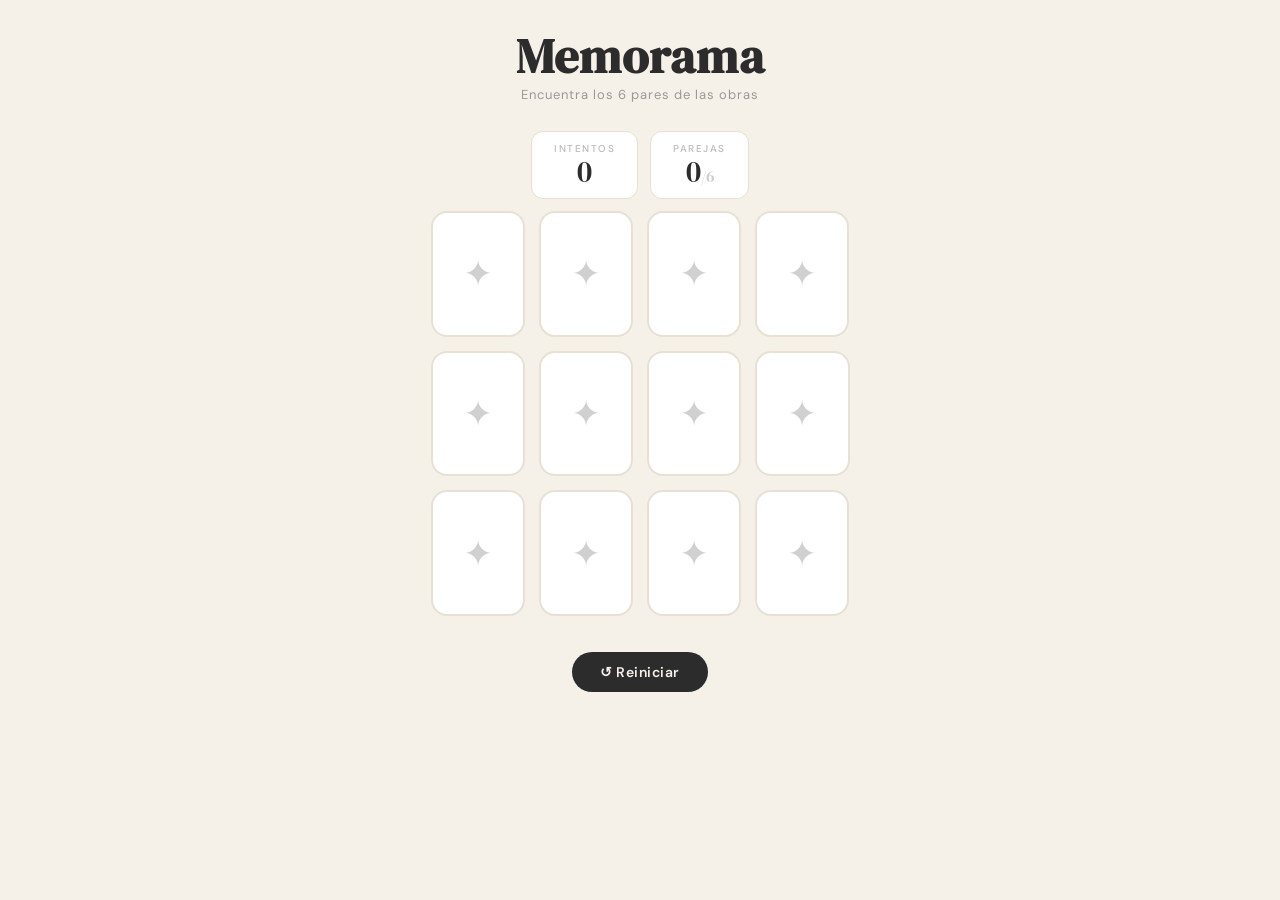
==== commit f744a505: "Rename memorama.html to index.html" ====
--- a/index.html
+++ b/index.html
@@ -1,369 +1,434 @@
-<!DOCTYPE html>
-
-<html lang="es"><head>
-<meta charset="utf-8"/>
-<meta content="width=device-width, initial-scale=1.0" name="viewport"/>
-<title>CECYTE BC LA PRESA — Herramientas para Alumnos</title>
-<link href="https://fonts.googleapis.com/css2?family=Nunito:ital,wght@0,400;0,600;0,700;0,800;0,900;1,700&amp;family=Merriweather+Sans:ital,wght@0,300;0,400;0,600;0,700;1,300&amp;display=swap" rel="stylesheet"/>
-<link href="estilo.css" rel="stylesheet"/>
-</head>
-<body>
-<div class="inst-bar">
-<div class="inst-bar-logos">
-<img alt="CECyTE Baja California" src="img/cecytebc_horizontal.png"/>
-</div>
-<div class="inst-bar-title">Herramientas para Alumnos</div>
-</div>
-<nav>
-<div class="nav-inner">
-<a class="nav-logo" href="#">
-<div class="logo-badge">BC</div>
-      CECYTE LA PRESA
-    </a>
-<ul class="nav-links">
-<li><a href="#semestre">Mi Semestre</a></li>
-<li><a href="#tramites">Trámites</a></li>
-<li><a href="#receptora">Unidad Receptora</a></li>
-<li><a href="#mantenimiento">Mantenimiento</a></li>
-<li><a class="nav-cta" href="#contacto">Contacto</a></li>
-</ul>
-<button aria-label="Menú" class="hamburger" onclick="toggleMenu()">
-<span></span><span></span><span></span>
-</button>
-</div>
-</nav>
-<div class="mobile-menu" id="mobileMenu">
-<a href="#semestre" onclick="toggleMenu()">Mi Semestre</a>
-<a href="#tramites" onclick="toggleMenu()">Trámites</a>
-<a href="#receptora" onclick="toggleMenu()">Unidad Receptora</a>
-<a href="#mantenimiento" onclick="toggleMenu()">Mantenimiento</a>
-<a href="#contacto" onclick="toggleMenu()">Contacto</a>
-</div>
-<header class="hero" id="inicio">
-<div class="hero-overlay"></div>
-<div class="hero-grid"></div>
-<div class="container hero-inner">
-<div class="hero-text">
-<div class="hero-tag">
-<span></span>
-        Herramientas para Alumnos
-      </div>
-<h1 class="hero-title">
-        Tu camino al <em>éxito profesional</em> comienza hoy.
-      </h1>
-<p class="hero-desc">
-        Descubre todas las herramientas y convenios que CECYTE Baja California pone a tu disposición para potenciar tu talento técnico.
-      </p>
-<div class="hero-btns">
-<a class="btn-white" href="#semestre">¿Qué semestre soy?</a>
-<a class="btn-ghost" href="#tramites">Ver trámites →</a>
-</div>
-</div>
-<div class="hero-visual">
-<div class="hero-card">
-<div class="hero-card-icon">🎯</div>
-<div class="hero-card-text">
-<strong>Vinculación Directa</strong>
-<span>+150 convenios activos</span>
-</div>
-</div>
-<div class="hero-card">
-<div class="hero-card-icon">⚡</div>
-<div class="hero-card-text">
-<strong>Proceso Digital</strong>
-<span>Trámites 100% optimizados</span>
-</div>
-</div>
-<div class="hero-card">
-<div class="hero-card-icon">🛡️</div>
-<div class="hero-card-text">
-<strong>Apoyo Constante</strong>
-<span>Asesoría personalizada</span>
-</div>
-</div>
-</div>
-</div>
-</header>
-<div class="checker-strip">
-<div class="checker-inner">
-<div class="checker-item"><span class="checker-dot"></span>Servicio Social</div>
-<div class="checker-item"><span class="checker-dot"></span>Prácticas Profesionales</div>
-<div class="checker-item"><span class="checker-dot"></span>Unidad Receptora</div>
-<div class="checker-item"><span class="checker-dot"></span>Mantenimiento CECYTE</div>
-<div class="checker-item"><span class="checker-dot"></span>Baja California</div>
-<!-- Duplicate for smooth loop -->
-<div class="checker-item"><span class="checker-dot"></span>Servicio Social</div>
-<div class="checker-item"><span class="checker-dot"></span>Prácticas Profesionales</div>
-<div class="checker-item"><span class="checker-dot"></span>Unidad Receptora</div>
-<div class="checker-item"><span class="checker-dot"></span>Mantenimiento CECYTE</div>
-<div class="checker-item"><span class="checker-dot"></span>Baja California</div>
-</div>
-</div>
-<section class="section-pad" id="semestre">
-<div class="container">
-<div class="section-label">¿Qué te corresponde?</div>
-<h2 class="section-title">Identifica tu <span>modalidad</span></h2>
-<p class="section-desc">Dependiendo del semestre en que te encuentres, te corresponde Servicio Social o Prácticas Profesionales.</p>
-<div class="semestre-wrap">
-<div class="semestre-card fade-up" onclick="openModal('ss')">
-<div class="semestre-badge">1° — 4° semestre</div>
-<div class="semestre-number">SS</div>
-<div class="card-title">Servicio Social</div>
-<p class="card-desc">Contribuye a tu comunidad y desarrolla habilidades blandas esenciales para tu futuro laboral.</p>
-<div class="semestre-arrow">Ver requisitos y pasos →</div>
-</div>
-<div class="semestre-card fade-up" onclick="openModal('pp')">
-<div class="semestre-badge">5° — 6° semestre</div>
-<div class="semestre-number">PP</div>
-<div class="card-title">Prácticas Profesionales</div>
-<p class="card-desc">Insértate en el mundo real de las empresas y aplica tus conocimientos técnicos de primer nivel.</p>
-<div class="semestre-arrow">Ver requisitos y pasos →</div>
-</div>
-</div>
-</div>
-</section>
-<section class="section-pad" id="tramites" style="background: rgba(139,29,46,0.02);">
-<div class="container">
-<div class="section-label">Documentación</div>
-<h2 class="section-title">Trámites <span>Sin Complicaciones</span></h2>
-<p class="section-desc">Aquí encontrarás todo lo que necesitas para iniciar tus trámites de forma rápida y sencilla.</p>
-<div class="info-grid">
-<div class="info-card fade-up">
-<div class="info-card-icon">📄</div>
-<h3>Carta de Presentación</h3>
-<p>El primer paso para tu inserción en la unidad receptora. Solicítala aquí de forma ágil.</p>
-<a class="info-card-link" href="#">Solicitar carta →</a>
-</div>
-<div class="info-card fade-up">
-<div class="info-card-icon">📈</div>
-<h3>Reporte Bimestral</h3>
-<p>Lleva el control de tus actividades y asegura la validación de tus horas de servicio.</p>
-<a class="info-card-link" href="#">Descargar formato →</a>
-</div>
-<div class="info-card fade-up">
-<div class="info-card-icon">🏅</div>
-<h3>Liberación</h3>
-<p>Culmina tu proceso satisfactoriamente y obtén tu certificado oficial de cumplimiento.</p>
-<a class="info-card-link" href="#">Ver requisitos →</a>
-</div>
-<div class="info-card fade-up">
-<div class="info-card-icon">⏱️</div>
-<h3>Control de Horas</h3>
-<p>Registro oficial de las horas acumuladas. Requieres 240 horas para SS y 300 horas para PP.</p>
-<a class="info-card-link" href="#">Descargar bitácora →</a>
-</div>
-<div class="info-card fade-up">
-<div class="info-card-icon">📝</div>
-<h3>Plan de Trabajo</h3>
-<p>Formato donde describes las actividades que realizarás durante tu estancia técnica.</p>
-<a class="info-card-link" href="#">Ver ejemplo →</a>
-</div>
-<div class="info-card fade-up">
-<div class="info-card-icon">🔔</div>
-<h3>Convocatorias</h3>
-<p>Consulta los periodos vigentes, fechas límite de entrega y calendarios de vinculación.</p>
-<a class="info-card-link" href="#">Ver fechas →</a>
-</div>
-</div>
-</div>
-</section>
-<section class="receptora-section section-pad" id="receptora">
-<div class="container">
-<div class="receptora-grid">
-<div class="receptora-visual">
-<div class="receptora-main-card">
-<h3>Unidades Receptoras</h3>
-<p>Empresas, instituciones públicas y organizaciones de Baja California que aceptan alumnos de CECYTE.</p>
-<div class="counter-row">
-<div class="counter-item"><span class="num">120+</span><span class="lbl">Convenios</span></div>
-<div class="counter-item"><span class="num">18</span><span class="lbl">Municipios</span></div>
-<div class="counter-item"><span class="num">6</span><span class="lbl">Sectores</span></div>
-</div>
-</div>
-</div>
-<div class="receptora-list">
-<div class="section-label" style="color:var(--secondary);">¿Dónde puedo ir?</div>
-<h2 class="section-title" style="color:white; margin-bottom:1rem;">Elige tu <span>lugar ideal</span></h2>
-<p class="section-desc" style="color:rgba(255,255,255,0.7); margin-bottom:1.5rem;">Consulta el catálogo de unidades disponibles según tu carrera y ubicación.</p>
-<div class="receptora-item fade-up">
-<div class="receptora-num">01</div>
-<div>
-<h4>Sector Gobierno y Salud</h4>
-<p>Ayuntamientos, IMSS, ISSSTE, Secretarías estatales y dependencias municipales.</p>
-</div>
-</div>
-<div class="receptora-item fade-up">
-<div class="receptora-num">02</div>
-<div>
-<h4>Empresas e Industria</h4>
-<p>Maquiladoras, comercios locales, despachos contables y clínicas privadas.</p>
-</div>
-</div>
-<div class="receptora-item fade-up">
-<div class="receptora-num">03</div>
-<div>
-<h4>Organizaciones Civiles</h4>
-<p>Fundaciones y asociaciones civiles con convenio vigente con CECYTE BC.</p>
-</div>
-</div>
-</div>
-</div>
-</div>
-</section>
-<section class="mant-section section-pad" id="mantenimiento">
-<div class="container">
-<div class="mant-header">
-<div class="section-label">Plantel</div>
-<h2 class="section-title">Mantenimiento <span>CECYTE BC</span></h2>
-<p class="section-desc">Reporte averías, consulta el estado de las instalaciones y solicita atención técnica en tu plantel.</p>
-</div>
-<div class="mant-grid">
-<div class="mant-card fade-up">
-<div class="mant-card-top orange">⚡</div>
-<div class="mant-card-body">
-<h4>Instalaciones Eléctricas</h4>
-<p>Fallas en alumbrado, contactos o tableros eléctricos del plantel.</p>
-<span class="mant-status ok">Operando</span>
-</div>
-</div>
-<div class="mant-card fade-up">
-<div class="mant-card-top pale">🚿</div>
-<div class="mant-card-body">
-<h4>Sanitarios y Plomería</h4>
-<p>Reporte de fugas, obstrucciones y servicios sanitarios.</p>
-<span class="mant-status warn">1 reporte activo</span>
-</div>
-</div>
-<div class="mant-card fade-up">
-<div class="mant-card-top dark">🖥️</div>
-<div class="mant-card-body">
-<h4>Laboratorio de Cómputo</h4>
-<p>Equipos, red, proyectores y periféricos del laboratorio.</p>
-<span class="mant-status ok">Sin reportes</span>
-</div>
-</div>
-<div class="mant-card fade-up">
-<div class="mant-card-top orange">🏗️</div>
-<div class="mant-card-body">
-<h4>Infraestructura Civil</h4>
-<p>Aulas, techos, puertas, ventanas y estructura general.</p>
-<span class="mant-status info">En revisión</span>
-</div>
-</div>
-</div>
-<div class="mant-report">
-<div class="mant-report-text">
-<h3>¿Detectaste alguna falla?</h3>
-<p>Notifica al departamento de mantenimiento llenando el formulario de reporte. Tu aviso ayuda a mantener el plantel en óptimas condiciones.</p>
-</div>
-<a class="btn-orange" href="#">Reportar una falla</a>
-</div>
-</div>
-</section>
-<section class="section-pad" id="contacto" style="background:var(--white);">
-<div class="container" style="text-align:center;">
-<div class="section-label" style="justify-content:center;">Atención Estudiantil</div>
-<h2 class="section-title">Estamos aquí <span>para ayudarte</span></h2>
-<p class="section-desc" style="margin: 0 auto 3rem;">Comunícate con el departamento de Vinculación de tu plantel o consulta a tu tutor asignado.</p>
-<div style="display:flex; gap:1.5rem; justify-content:center; flex-wrap:wrap;">
-<a class="btn-orange" href="mailto:vinculacion@cecytebc.edu.mx">✉️ Escribir al departamento</a>
-<a class="btn-ghost" href="tel:6641234567" style="color:var(--primary); border-color:var(--primary);">📞 Llamar al plantel</a>
-</div>
-</div>
-</section>
-<footer>
-<div class="container footer-grid">
-<div class="footer-brand">
-<a class="nav-logo" href="#" style="color:white;">
-<div class="logo-badge">BC</div>
-        CECYTE LA PRESA
-      </a>
-<p>Comprometidos con la formación técnica integral de los jóvenes de Tijuana, conectando el talento con las mejores oportunidades.</p>
-</div>
-<div class="footer-col">
-<h5>Alumnos</h5>
-<ul>
-<li><a href="#semestre">Mi semestre</a></li>
-<li><a href="#tramites">Documentos</a></li>
-<li><a href="#receptora">Unidad receptora</a></li>
-<li><a href="#mantenimiento">Mantenimiento</a></li>
-</ul>
-</div>
-<div class="footer-col">
-<h5>Institución</h5>
-<ul>
-<li><a href="#">Portal CECYTE</a></li>
-<li><a href="#">Planteles</a></li>
-<li><a href="#">Avisos</a></li>
-<li><a href="#">Privacidad</a></li>
-</ul>
-</div>
-</div>
-<div class="container footer-bottom">
-<p>© 2026 CECYTE Baja California - Todos los derechos reservados.</p>
-<p>Excelencia Educativa con Sentido Humano</p>
-</div>
-</footer>
-<!-- MODALS -->
-<div class="modal-overlay" id="modalSS" onclick="closeModal(event,'modalSS')">
-<div class="modal">
-<button class="modal-close" onclick="document.getElementById('modalSS').classList.remove('open')">✕</button>
-<div class="semestre-badge">1° — 4° SEMESTRE</div>
-<h2>Servicio Social</h2>
-<p class="modal-sub">Contribuye a tu comunidad y desarrolla habilidades blandas esenciales.</p>
-<div class="modal-steps">
-<div class="modal-step">
-<div class="step-num">1</div>
-<div><h4>Carta de presentación</h4><p>Solicítala en Vinculación con tu número de matrícula.</p></div>
-</div>
-<div class="modal-step">
-<div class="step-num">2</div>
-<div><h4>Elección de unidad</h4><p>Selecciona una institución del catálogo con convenio.</p></div>
-</div>
-<div class="modal-step">
-<div class="step-num">3</div>
-<div><h4>Plan de Trabajo</h4><p>Define las actividades junto a tu tutor para tus 240 horas.</p></div>
-</div>
-<div class="modal-step">
-<div class="step-num">4</div>
-<div><h4>Reportes</h4><p>Entrega tus informes bimestrales para validar tu avance.</p></div>
-</div>
-<div class="modal-step">
-<div class="step-num">5</div>
-<div><h4>Liberación</h4><p>Obtén tu certificado tras completar satisfactoriamente el periodo.</p></div>
-</div>
-</div>
-</div>
-</div>
-<div class="modal-overlay" id="modalPP" onclick="closeModal(event,'modalPP')">
-<div class="modal">
-<button class="modal-close" onclick="document.getElementById('modalPP').classList.remove('open')">✕</button>
-<div class="semestre-badge" style="background:var(--secondary); color:white;">5° — 6° SEMESTRE</div>
-<h2>Prácticas Profesionales</h2>
-<p class="modal-sub">Insértate en el mundo real de las empresas y aplica tus conocimientos técnicos.</p>
-<div class="modal-steps">
-<div class="modal-step">
-<div class="step-num">1</div>
-<div><h4>Estatus Académico</h4><p>Verifica que cursas el 5° o 6° semestre de tu carrera técnica.</p></div>
-</div>
-<div class="modal-step">
-<div class="step-num">2</div>
-<div><h4>Vinculación Empresarial</h4><p>Elige una empresa del sector industrial o comercial afin a tu carrera.</p></div>
-</div>
-<div class="modal-step">
-<div class="step-num">3</div>
-<div><h4>Acreditación</h4><p>Registra tus 300 horas de práctica en el sector productivo.</p></div>
-</div>
-<div class="modal-step">
-<div class="step-num">4</div>
-<div><h4>Informe Final</h4><p>Presenta un reporte técnico detallado de las actividades realizadas.</p></div>
-</div>
-<div class="modal-step">
-<div class="step-num">5</div>
-<div><h4>Certificación</h4><p>Recibe tu carta de liberación avalada por la unidad receptora.</p></div>
-</div>
-</div>
-</div>
-</div>
-<script src="javascript.js"></script>
-</body></html>+<!DOCTYPE html>
+<html lang="es">
+<head>
+<meta charset="UTF-8">
+<meta name="viewport" content="width=device-width, initial-scale=1.0">
+<title>Memorama</title>
+<link href="https://fonts.googleapis.com/css2?family=DM+Sans:wght@400;500;600&family=DM+Serif+Display&display=swap" rel="stylesheet">
+<style>
+  * { margin: 0; padding: 0; box-sizing: border-box; }
+
+  body {
+    background: #f5f0e8;
+    font-family: 'DM Sans', sans-serif;
+    min-height: 100vh;
+    display: flex;
+    flex-direction: column;
+    align-items: center;
+    padding: 32px 16px 48px;
+  }
+
+  header {
+    text-align: center;
+    margin-bottom: 28px;
+  }
+
+  h1 {
+    font-family: 'DM Serif Display', serif;
+    font-size: 48px;
+    color: #2c2c2c;
+    letter-spacing: 1px;
+    line-height: 1;
+  }
+
+  .subtitle {
+    font-size: 13px;
+    color: #999;
+    margin-top: 6px;
+    letter-spacing: 1px;
+  }
+
+  /* HUD */
+  .hud {
+    display: flex;
+    gap: 12px;
+    margin-bottom: 28px;
+    flex-wrap: wrap;
+    justify-content: center;
+  }
+
+  .hud-box {
+    background: #fff;
+    border: 1px solid #e8e0d4;
+    border-radius: 12px;
+    padding: 10px 22px;
+    text-align: center;
+    min-width: 90px;
+  }
+
+  .hud-label {
+    font-size: 10px;
+    letter-spacing: 1.5px;
+    text-transform: uppercase;
+    color: #bbb;
+    font-weight: 500;
+  }
+
+  .hud-value {
+    font-family: 'DM Serif Display', serif;
+    font-size: 30px;
+    color: #2c2c2c;
+    line-height: 1.1;
+  }
+
+  /* Board */
+  .board {
+    display: grid;
+    grid-template-columns: repeat(4, 1fr);
+    gap: 14px;
+    max-width: 500px;
+    width: 100%;
+    margin: 0 auto;
+  }
+
+  /* Card */
+  .card {
+    aspect-ratio: 3/4;
+    perspective: 900px;
+    cursor: pointer;
+    animation: appear 0.35s ease both;
+  }
+
+  @keyframes appear {
+    from { opacity: 0; transform: scale(0.88); }
+    to   { opacity: 1; transform: scale(1); }
+  }
+
+  .card-inner {
+    width: 100%;
+    height: 100%;
+    position: relative;
+    transform-style: preserve-3d;
+    transition: transform 0.45s cubic-bezier(0.4, 0, 0.2, 1);
+  }
+
+  .card.flipped .card-inner,
+  .card.matched .card-inner {
+    transform: rotateY(180deg);
+  }
+
+  .card-face {
+    position: absolute;
+    inset: 0;
+    backface-visibility: hidden;
+    -webkit-backface-visibility: hidden;
+    border-radius: 16px;
+    display: flex;
+    flex-direction: column;
+    align-items: center;
+    justify-content: center;
+    gap: 8px;
+  }
+
+  /* Back */
+  .card-back {
+    background: #fff;
+    border: 2px solid #e8e0d4;
+    transition: border-color 0.2s, box-shadow 0.2s;
+  }
+
+  .card-back .back-icon {
+    font-size: 36px;
+    opacity: 0.18;
+  }
+
+  .card:not(.flipped):not(.matched):hover .card-back {
+    border-color: #c8b89a;
+    box-shadow: 0 6px 24px rgba(0,0,0,0.08);
+  }
+
+  /* Front */
+  .card-front {
+    background: #fff;
+    border: 2px solid #e8e0d4;
+    transform: rotateY(180deg);
+  }
+
+  .card-front .card-emoji img {
+    font-size: clamp(42px, 7vw, 60px);
+    line-height: 1;
+    width: 100%;
+  height: 100%;
+  object-fit: cover;  
+  border-radius: 12px;
+
+  }
+
+  .card-front .card-label {
+    font-size: 11px;
+    font-weight: 500;
+    color: #bbb;
+    letter-spacing: 1px;
+    text-transform: uppercase;
+  }
+
+  /* Matched */
+  .card.matched .card-front {
+    background: #f0faf2;
+    border-color: #72c78a;
+  }
+
+  /* Animations */
+  .card.match-flash .card-front {
+    animation: matched-pop 0.4s ease;
+  }
+
+  @keyframes matched-pop {
+    0%   { transform: rotateY(180deg) scale(1); }
+    40%  { transform: rotateY(180deg) scale(1.06); }
+    100% { transform: rotateY(180deg) scale(1); }
+  }
+
+  .card.wrong-flash .card-front {
+    animation: shake 0.35s ease;
+  }
+
+  @keyframes shake {
+    0%,100% { transform: rotateY(180deg) translateX(0); }
+    25%      { transform: rotateY(180deg) translateX(-6px); }
+    75%      { transform: rotateY(180deg) translateX(6px); }
+  }
+
+  /* Button */
+  .controls {
+    margin-top: 24px;
+  }
+
+  .btn {
+    font-family: 'DM Sans', sans-serif;
+    font-size: 14px;
+    font-weight: 600;
+    letter-spacing: 0.5px;
+    padding: 11px 28px;
+    background: #2c2c2c;
+    color: #f5f0e8;
+    border: none;
+    border-radius: 100px;
+    cursor: pointer;
+    transition: background 0.2s, transform 0.15s;
+  }
+
+  .btn:hover {
+    background: #444;
+    transform: translateY(-1px);
+  }
+
+  /* Win overlay */
+  .win-overlay {
+    position: fixed;
+    inset: 0;
+    background: rgba(245,240,232,0.94);
+    display: flex;
+    flex-direction: column;
+    align-items: center;
+    justify-content: center;
+    z-index: 200;
+    opacity: 0;
+    pointer-events: none;
+    transition: opacity 0.4s;
+    gap: 12px;
+  }
+
+  .win-overlay.show {
+    opacity: 1;
+    pointer-events: all;
+  }
+
+  .win-emoji {
+    font-size: 72px;
+    animation: bounce 0.6s ease infinite alternate;
+  }
+
+  @keyframes bounce {
+    from { transform: translateY(0); }
+    to   { transform: translateY(-12px); }
+  }
+
+  .win-title {
+    font-family: 'DM Serif Display', serif;
+    font-size: 52px;
+    color: #2c2c2c;
+  }
+
+  .win-stats {
+    font-size: 14px;
+    color: #999;
+    text-align: center;
+    line-height: 1.8;
+  }
+
+  .win-stats strong {
+    color: #2c2c2c;
+    font-weight: 600;
+  }
+
+  .win-overlay .btn {
+    margin-top: 8px;
+  }
+
+  @media (max-width: 480px) {
+    .board { grid-template-columns: repeat(3, 1fr); gap: 10px; }
+    h1 { font-size: 38px; }
+  }
+</style>
+</head>
+<body>
+
+<header>
+  <h1>Memorama</h1>
+  <p class="subtitle">Encuentra los 6 pares de las obras </p>
+</header>
+
+<div class="hud">
+  <div class="hud-box">
+    <div class="hud-label">Intentos</div>
+    <div class="hud-value" id="attempts">0</div>
+  </div>
+  <div class="hud-box">
+    <div class="hud-label">Parejas</div>
+    <div class="hud-value" id="matched">0<span style="font-size:16px;color:#ccc">/6</span></div>
+</div>
+
+<div class="board" id="board"></div>
+
+<div class="controls">
+  <button class="btn" onclick="restartGame()">↺ Reiniciar</button>
+</div>
+
+<!-- Win screen -->
+<div class="win-overlay" id="winOverlay">
+  <div class="win-emoji">🎉</div>
+  <div class="win-title">¡Lo lograste!</div>
+  <div class="win-stats">
+
+    Intentos: <strong id="winAttempts">—</strong>
+  </div>
+  <button class="btn" onclick="restartGame()">Jugar de nuevo</button>
+</div>
+
+<script>
+
+  const CARD_DATA = [
+    { id: 1, emoji: '<img src="img1.jpeg" alt="IMAGEN 1">'},
+    { id: 2, emoji: '<img src="img2.jpeg" alt="IMAGEN 2">' },
+    { id: 3, emoji: '<img src="img3.jpeg" alt="IMAGEN 3">'  },
+    { id: 4, emoji: '<img src="img4.jpeg" alt="IMAGEN 4">' },
+    { id: 5, emoji: '<img src="img5.jpeg" alt="IMAGEN 5">'  },
+    { id: 6, emoji: '<img src="img6.jpeg" alt="IMAGEN 6">' }
+  ];
+
+  let flippedCards = [];
+  let matchedCount = 0;
+  let attempts = 0;
+  let locked = false;
+  let timerInterval = null;
+  let seconds = 0;
+
+  function shuffle(arr) {
+    const a = [...arr];
+    for (let i = a.length - 1; i > 0; i--) {
+      const j = Math.floor(Math.random() * (i + 1));
+      [a[i], a[j]] = [a[j], a[i]];
+    }
+    return a;
+  }
+
+  function buildBoard() {
+    const board = document.getElementById('board');
+    board.innerHTML = '';
+    const deck = shuffle([...CARD_DATA, ...CARD_DATA]);
+
+    deck.forEach((data, i) => {
+      const card = document.createElement('div');
+      card.className = 'card';
+      card.dataset.id = data.id;
+      card.style.animationDelay = `${i * 0.05}s`;
+
+      card.innerHTML = `
+        <div class="card-inner">
+          <div class="card-face card-back">
+            <span class="back-icon">✦</span>
+          </div>
+          <div class="card-face card-front">
+            <span class="card-emoji">${data.emoji}</span>
+          </div>
+        </div>
+      `;
+
+      card.addEventListener('click', () => onCardClick(card));
+      board.appendChild(card);
+    });
+  }
+
+  function onCardClick(card) {
+    if (locked || card.classList.contains('flipped') || card.classList.contains('matched')) return;
+    if (flippedCards.length === 2) return;
+
+    card.classList.add('flipped');
+    flippedCards.push(card);
+
+    if (flippedCards.length < 2) return;
+
+    locked = true;
+    attempts++;
+    setHUD('attempts', attempts);
+
+    const [a, b] = flippedCards;
+
+    if (a.dataset.id === b.dataset.id) {
+      matchedCount++;
+      setHUD('matched', matchedCount);
+      a.classList.add('matched', 'match-flash');
+      b.classList.add('matched', 'match-flash');
+      flippedCards = [];
+      locked = false;
+      if (matchedCount === CARD_DATA.length) {
+        clearInterval(timerInterval);
+        setTimeout(showWin, 500);
+      }
+    } else {
+      setTimeout(() => {
+        a.classList.add('wrong-flash');
+        b.classList.add('wrong-flash');
+        setTimeout(() => {
+          a.classList.remove('flipped', 'wrong-flash');
+          b.classList.remove('flipped', 'wrong-flash');
+          flippedCards = [];
+          locked = false;
+        }, 350);
+      }, 750);
+    }
+  }
+
+  function setHUD(id, value) {
+    const el = document.getElementById(id);
+    if (id === 'matched') {
+      el.innerHTML = `${value}<span style="font-size:16px;color:#ccc">/6</span>`;
+    } else {
+      el.textContent = value;
+    }
+  }
+
+  function showWin() {
+    document.getElementById('winTime').textContent = formatTime(seconds);
+    document.getElementById('winAttempts').textContent = attempts;
+    document.getElementById('winOverlay').classList.add('show');
+  }
+
+  function restartGame() {
+    document.getElementById('winOverlay').classList.remove('show');
+    flippedCards = [];
+    matchedCount = 0;
+    attempts = 0;
+    locked = false;
+    setHUD('attempts', 0);
+    setHUD('matched', 0);
+    buildBoard();
+    startTimer();
+  }
+
+  buildBoard();
+  startTimer();
+</script>
+</body>
+</html>
